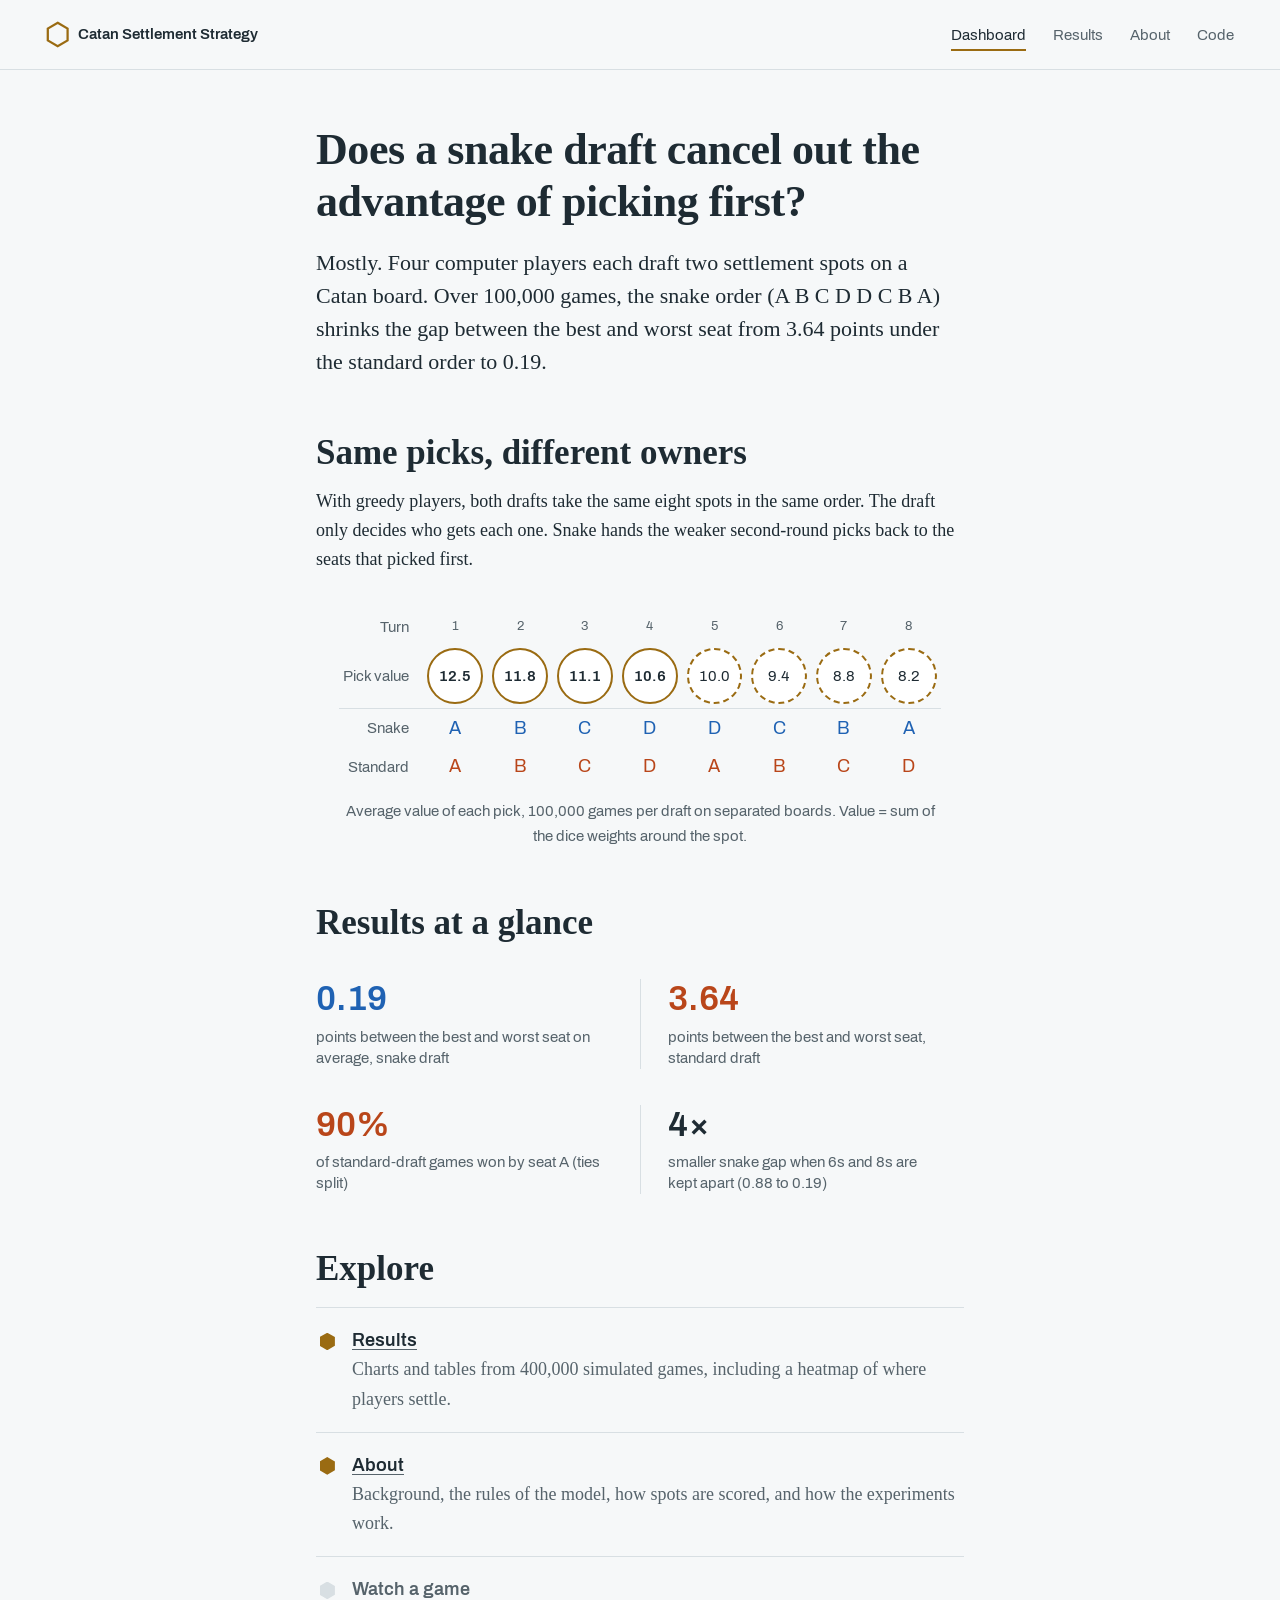
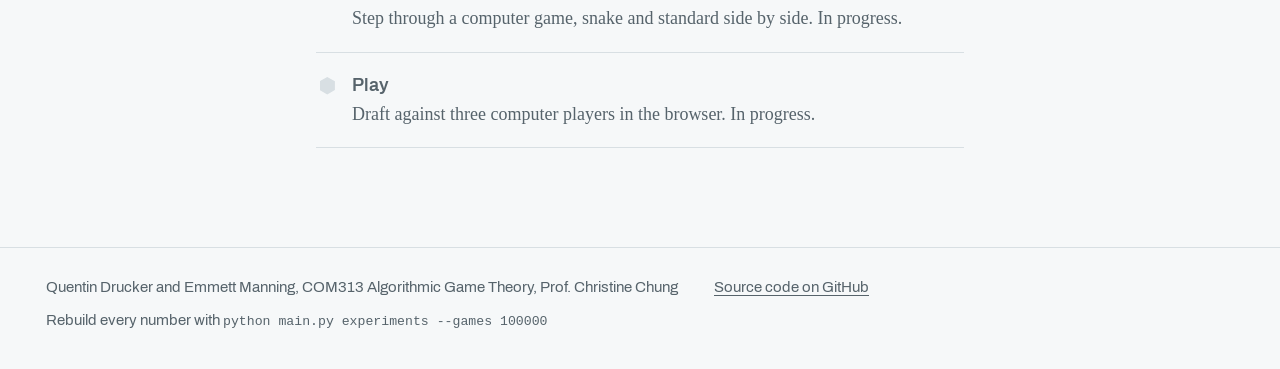
==== site/index.html @ 1c265150 "Add website step 1: dashboard, results and about pages, deploy workflow - site/index.html, results.h" ====
<!doctype html>
<!--
  index.html: the dashboard (home page of the project website).
  Key parts:
  - the research question + one-paragraph answer
  - the token strip: the 8 greedy picks and who gets each under snake vs standard
  - headline numbers (stat row)
  - links to the other pages (Results, About; Watch and Play are still planned)
  All numbers come from results/summary.md (100,000 games per setup).
  All styling lives in css/styles.css.
-->
<html lang="en">
<head>
  <meta charset="utf-8">
  <meta name="viewport" content="width=device-width, initial-scale=1">
  <title>Catan Settlement Strategy</title>
  <meta name="description" content="Does a snake draft cancel out the advantage of picking first? A simulation study of opening settlement placement on a Catan board.">
  <link rel="icon" href="favicon.svg" type="image/svg+xml">
  <link rel="stylesheet" href="css/styles.css">
</head>
<body>
  <a class="skip-link" href="#main">Skip to content</a>

  <!-- Site header: brand (links home) + page links. Same block on every page;
       aria-current marks the page being viewed. -->
  <header class="site-header">
    <div class="site-header__inner">
      <a class="brand" href="index.html">
        <svg class="brand__mark" viewBox="0 0 26 30" aria-hidden="true"><polygon points="13,2 24,8.5 24,21.5 13,28 2,21.5 2,8.5"/></svg>
        Catan Settlement Strategy
      </a>
      <nav class="nav" aria-label="Pages">
        <a href="index.html" aria-current="page">Dashboard</a>
        <a href="results.html">Results</a>
        <a href="about.html">About</a>
        <a href="https://github.com/quentin-drucker/catan-settlement-strategy">Code</a>
      </nav>
    </div>
  </header>

  <main id="main" class="page page--dashboard">

    <!-- Question + answer: the whole project in two sentences. -->
    <h1>Does a snake draft cancel out the advantage of picking first?</h1>
    <p class="lede">
      Mostly. Four computer players each draft two settlement spots on a Catan board.
      Over 100,000 games, the snake order (A B C D D C B A) shrinks the gap between the
      best and worst seat from 3.64 points under the standard order to 0.19.
    </p>

    <!-- Token strip: average value of each pick in turn order (separated boards),
         from the "1st/2nd pick value" columns in results/summary.md. -->
    <h2>Same picks, different owners</h2>
    <p>
      With greedy players, both drafts take the same eight spots in the same order.
      The draft only decides who gets each one. Snake hands the weaker second-round
      picks back to the seats that picked first.
    </p>
    <div class="token-strip-wrap wide">
      <table class="token-strip">
        <caption class="byline">Average value of each pick, 100,000 games per draft on separated boards.
          Value = sum of the dice weights around the spot.</caption>
        <tbody>
          <tr>
            <th scope="row">Turn</th>
            <td class="token-strip__turn">1</td><td class="token-strip__turn">2</td>
            <td class="token-strip__turn">3</td><td class="token-strip__turn">4</td>
            <td class="token-strip__turn">5</td><td class="token-strip__turn">6</td>
            <td class="token-strip__turn">7</td><td class="token-strip__turn">8</td>
          </tr>
          <tr>
            <th scope="row">Pick value</th>
            <td><span class="token">12.5</span></td>
            <td><span class="token">11.8</span></td>
            <td><span class="token">11.1</span></td>
            <td><span class="token">10.6</span></td>
            <td><span class="token token--late">10.0</span></td>
            <td><span class="token token--late">9.4</span></td>
            <td><span class="token token--late">8.8</span></td>
            <td><span class="token token--late">8.2</span></td>
          </tr>
          <tr class="token-strip__divider">
            <th scope="row">Snake</th>
            <td class="token-strip__owner token-strip__owner--snake">A</td>
            <td class="token-strip__owner token-strip__owner--snake">B</td>
            <td class="token-strip__owner token-strip__owner--snake">C</td>
            <td class="token-strip__owner token-strip__owner--snake">D</td>
            <td class="token-strip__owner token-strip__owner--snake">D</td>
            <td class="token-strip__owner token-strip__owner--snake">C</td>
            <td class="token-strip__owner token-strip__owner--snake">B</td>
            <td class="token-strip__owner token-strip__owner--snake">A</td>
          </tr>
          <tr>
            <th scope="row">Standard</th>
            <td class="token-strip__owner token-strip__owner--standard">A</td>
            <td class="token-strip__owner token-strip__owner--standard">B</td>
            <td class="token-strip__owner token-strip__owner--standard">C</td>
            <td class="token-strip__owner token-strip__owner--standard">D</td>
            <td class="token-strip__owner token-strip__owner--standard">A</td>
            <td class="token-strip__owner token-strip__owner--standard">B</td>
            <td class="token-strip__owner token-strip__owner--standard">C</td>
            <td class="token-strip__owner token-strip__owner--standard">D</td>
          </tr>
        </tbody>
      </table>
    </div>

    <!-- Headline numbers: 4 stat tiles from results/summary.md. -->
    <h2>Results at a glance</h2>
    <ul class="stats">
      <li class="stat">
        <span class="stat__value stat__value--snake">0.19</span>
        <span class="stat__label">points between the best and worst seat on average, snake draft</span>
      </li>
      <li class="stat">
        <span class="stat__value stat__value--standard">3.64</span>
        <span class="stat__label">points between the best and worst seat, standard draft</span>
      </li>
      <li class="stat">
        <span class="stat__value stat__value--standard">90%</span>
        <span class="stat__label">of standard-draft games won by seat A (ties split)</span>
      </li>
      <li class="stat">
        <span class="stat__value">4&times;</span>
        <span class="stat__label">smaller snake gap when 6s and 8s are kept apart (0.88 to 0.19)</span>
      </li>
    </ul>

    <!-- Links to the other pages. Planned pages have no link until they exist. -->
    <h2>Explore</h2>
    <ul class="page-list">
      <li class="page-list__item">
        <a class="page-list__link" href="results.html">Results</a>
        <span class="page-list__desc">Charts and tables from 400,000 simulated games, including a heatmap of where players settle.</span>
      </li>
      <li class="page-list__item">
        <a class="page-list__link" href="about.html">About</a>
        <span class="page-list__desc">Background, the rules of the model, how spots are scored, and how the experiments work.</span>
      </li>
      <li class="page-list__item page-list__item--planned">
        <span class="page-list__link">Watch a game</span>
        <span class="page-list__desc">Step through a computer game, snake and standard side by side. In progress.</span>
      </li>
      <li class="page-list__item page-list__item--planned">
        <span class="page-list__link">Play</span>
        <span class="page-list__desc">Draft against three computer players in the browser. In progress.</span>
      </li>
    </ul>
  </main>

  <!-- Footer: team + course, source code, where the numbers come from. Same on every page. -->
  <footer class="site-footer">
    <div class="site-footer__inner">
      <p>Quentin Drucker and Emmett Manning, COM313 Algorithmic Game Theory, Prof. Christine Chung</p>
      <p><a href="https://github.com/quentin-drucker/catan-settlement-strategy">Source code on GitHub</a></p>
      <p>Rebuild every number with <code>python main.py experiments --games 100000</code></p>
    </div>
  </footer>
</body>
</html>
---- site/css/styles.css ----
/* =============================================================================
   styles.css: the one stylesheet for the whole website.
   Every page links this file; no page has its own <style> block or style="" attributes.

   How to use this file
   --------------------
   1. Design values      CSS variables (= a named value defined once, reused everywhere):
                         colours, fonts, font sizes, spacing, widths, radius.
                         Also the preview themes (alternative value sets, see 1b).
   2. Base               page defaults, font files, headings, paragraphs, links, focus.
   3. Layout             page width, header + nav, main column, footer.
   4. Components         reusable pieces, one class each (+ "--modifier" variations):
                         .skip-link, .lede, .stats/.stat, .token-strip, .token,
                         .figure, .data-table, .page-list, .note, .command, .board
   5. Page tweaks        small page-specific adjustments (kept short).

   Rule of thumb: need a new look? Add a component in section 4 that uses the
   variables from section 1. Don't hard-code colours or sizes anywhere else.
   ============================================================================= */


/* =============================================================================
   1. DESIGN VALUES
   ============================================================================= */

/* 1a. Default theme: "Sea frame" (approved direction).
   Cool sea-tinted paper + slate ink, like the blue frame around a Catan board.
   Blue/orange are only for data (snake/standard), ochre only for tokens. */
:root {
  /* Page colours */
  --color-paper: #F6F8F9;        /* page background */
  --color-paper-alt: #ECF1F3;    /* subtle fill: table headers, note boxes */
  --color-ink: #1E2B33;          /* body text + headings (~13:1 on paper) */
  --color-ink-muted: #56636B;    /* captions, secondary text (~5.8:1 on paper) */
  --color-rule: #D8DFE3;         /* hairlines, table borders */
  --color-focus: #9A6B12;        /* keyboard focus ring (>= 3:1 on paper) */

  /* Data colours (same as the charts; validated colour-blind safe) */
  --color-snake: #2a78d6;
  --color-standard: #eb6834;
  --color-snake-text: #1f62b3;   /* darker steps for text, so labels pass 4.5:1 */
  --color-standard-text: #b9461a;

  /* Catan number tokens */
  --color-token: #9A6B12;        /* ochre: token ring, pips, 6/8 numerals */
  --color-token-face: #FFFFFF;   /* token disc */

  /* Game board (used by .board; ready for the Watch/Play pages) */
  --board-sea: #DCE8EE;          /* water around the island */
  --board-tile: #ECEFE9;         /* land hexes (no resources in this model) */
  --board-tile-edge: #C9D2D7;
  --board-spot: #FFFFFF;         /* empty settlement spot */
  --board-spot-edge: #56636B;
  --board-blocked: #C9D2D7;      /* spot next to a settlement */
  --board-token-face: var(--color-token-face);  /* tokens on the board; a theme can */
  --board-token-ink: var(--color-ink);          /* set these apart from the page's */
  --board-token-high: var(--color-token);       /* tokens (e.g. a lit board on a dark page) */
  --board-piece-label: #FFFFFF;  /* white letter on every player colour (>= 4.5:1) */
  --player-a: #c2410c;           /* player colours: validated all-pairs on the tiles; */
  --player-b: #1d4ed8;           /* each piece also shows its letter (second cue) */
  --player-c: #15803d;
  --player-d: #a21caf;

  /* Fonts */
  --font-heading: "Newsreader", Georgia, serif;
  --font-text: "Newsreader", Georgia, serif;
  --font-ui: "Archivo", "Segoe UI", Arial, sans-serif;  /* nav, numbers, tables, labels */

  /* Type scale: 1.25 ratio on an 18px base (rem = root font size = 18px) */
  --text-xs: 0.722rem;   /* 13px */
  --text-sm: 0.833rem;   /* 15px */
  --text-md: 1rem;       /* 18px body */
  --text-lg: 1.222rem;   /* 22px */
  --text-xl: 1.556rem;   /* 28px */
  --text-2xl: 1.944rem;  /* 35px */
  --text-3xl: 2.444rem;  /* 44px, page title */
  --leading-text: 1.62;  /* serif body likes a little extra line height */
  --leading-tight: 1.18;

  /* Spacing scale */
  --space-1: 0.25rem;
  --space-2: 0.5rem;
  --space-3: 0.75rem;
  --space-4: 1rem;
  --space-5: 1.5rem;
  --space-6: 2rem;
  --space-7: 3rem;
  --space-8: 4.5rem;

  /* Widths + shape */
  --width-text: 38rem;   /* reading column, ~68 characters per line */
  --width-wide: 56rem;   /* figures and tables may run wider than the text */
  --width-page: 68rem;   /* header/footer */
  --gutter: 1rem;        /* side padding at phone width */
  --radius-sm: 3px;
  --token-size: 3.1rem;
}

/* 1b. Preview themes. Same variable names, different values. Switched on with
   <html data-theme="...">. Only for picking a style; the unused ones get deleted. */

/* "Field notebook": white page, graphite ink, forest-green tokens, one sans family. */
:root[data-theme="notebook"] {
  --color-paper: #FFFFFF;
  --color-paper-alt: #F2F4F2;
  --color-ink: #26292B;
  --color-ink-muted: #5E6366;
  --color-rule: #E1E4E2;
  --color-focus: #2F6B4F;
  --color-token: #2F6B4F;
  --color-token-face: #FFFFFF;
  --board-sea: #FFFFFF;
  --board-tile: #EEF2EC;
  --board-tile-edge: #C6D0C7;
  --board-blocked: #C6D0C7;
  --font-heading: "Atkinson Hyperlegible Next", "Segoe UI", Arial, sans-serif;
  --font-text: "Atkinson Hyperlegible Next", "Segoe UI", Arial, sans-serif;
  --font-ui: "Atkinson Hyperlegible Next", "Segoe UI", Arial, sans-serif;
  --leading-text: 1.55;
}

/* "Night harbor": dark sea page; the board is drawn as a lit object on top. */
:root[data-theme="harbor"] {
  --color-paper: #0F1D26;
  --color-paper-alt: #16263A;
  --color-ink: #E4ECF0;
  --color-ink-muted: #A3B3BD;
  --color-rule: #2A3D49;
  --color-focus: #E0BC6B;
  --color-snake: #3987e5;        /* dark-mode steps of the same data colours */
  --color-standard: #d95926;
  --color-snake-text: #7fb0ef;
  --color-standard-text: #f08a5f;
  --color-token: #E0BC6B;
  --color-token-face: #16263A;
  --board-sea: #0B1720;
  --board-tile: #DCD6C6;         /* light tiles -> player colours stay validated */
  --board-tile-edge: #B9B19C;
  --board-spot: #F4F0E6;
  --board-spot-edge: #4A4334;
  --board-blocked: #9C9480;
  --board-token-face: #F4F0E6;
  --board-token-ink: #2B2622;
  --board-token-high: #8F6A10;
}

/* "Board-game box": warm grey card stock, slab-serif headings, wheat-gold tokens. */
:root[data-theme="boardgame"] {
  --color-paper: #F1F0EC;
  --color-paper-alt: #E7E5DE;
  --color-ink: #2B2622;
  --color-ink-muted: #625A52;
  --color-rule: #D9D5CC;
  --color-focus: #8F6A10;
  --color-token: #8F6A10;
  --color-token-face: #FBFAF6;
  --board-sea: #D3E0E6;
  --board-tile: #E7E2D4;
  --board-tile-edge: #C4BCA8;
  --board-blocked: #C4BCA8;
  --font-heading: "Zilla Slab", Georgia, serif;
  --font-text: "Archivo", "Segoe UI", Arial, sans-serif;
  --leading-text: 1.55;
}


/* =============================================================================
   2. BASE
   ============================================================================= */

/* Font files (stored in site/fonts/, open licence: OFL). "Variable" fonts = one
   file holding every weight, so 400 and 600 both come from the same file. */
@font-face {
  font-family: "Newsreader";
  src: url("../fonts/Newsreader.ttf") format("truetype");
  font-weight: 200 800;
  font-display: swap;            /* show fallback text while the font loads */
}
@font-face {
  font-family: "Archivo";
  src: url("../fonts/Archivo-Regular.ttf") format("truetype");
  font-weight: 400;
  font-display: swap;
}
@font-face {
  font-family: "Archivo";
  src: url("../fonts/Archivo-SemiBold.ttf") format("truetype");
  font-weight: 600;              /* same two files the charts use (src/analysis.py) */
  font-display: swap;
}
@font-face {
  font-family: "Atkinson Hyperlegible Next";
  src: url("../fonts/AtkinsonHyperlegibleNext.ttf") format("truetype");
  font-weight: 200 800;
  font-display: swap;
}
@font-face {
  font-family: "Zilla Slab";
  src: url("../fonts/ZillaSlab-Regular.ttf") format("truetype");
  font-weight: 400;
  font-display: swap;
}
@font-face {
  font-family: "Zilla Slab";
  src: url("../fonts/ZillaSlab-SemiBold.ttf") format("truetype");
  font-weight: 600;
  font-display: swap;
}

*,
*::before,
*::after {
  box-sizing: border-box;        /* width includes padding: simpler maths */
}

html {
  font-size: 112.5%;             /* 18px when the browser default is 16px */
  -webkit-text-size-adjust: 100%;
}

body {
  margin: 0;
  background: var(--color-paper);
  color: var(--color-ink);
  font-family: var(--font-text);
  font-size: var(--text-md);
  line-height: var(--leading-text);
}

h1,
h2,
h3 {
  font-family: var(--font-heading);
  line-height: var(--leading-tight);
  font-weight: 600;
  margin: var(--space-7) 0 var(--space-3);
}
h1 {
  font-size: var(--text-3xl);
  margin-top: var(--space-7);
  letter-spacing: -0.01em;
}
h2 { font-size: var(--text-2xl); }
h3 { font-size: var(--text-lg); margin-top: var(--space-6); }

p,
ul,
ol {
  margin: 0 0 var(--space-4);
}
li + li { margin-top: var(--space-1); }

/* Links: ink-coloured with an underline (blue is reserved for data). */
a {
  color: inherit;
  text-decoration-line: underline;
  text-decoration-color: var(--color-ink-muted);
  text-decoration-thickness: 1px;
  text-underline-offset: 0.18em;
}
a:hover { text-decoration-thickness: 2px; }

/* Visible keyboard focus on every interactive element. */
:focus-visible {
  outline: 3px solid var(--color-focus);
  outline-offset: 2px;
  border-radius: var(--radius-sm);
}

img { max-width: 100%; height: auto; display: block; }

code {
  font-family: Consolas, "Courier New", monospace;
  font-size: 0.88em;
}

strong { font-weight: 600; }


/* =============================================================================
   3. LAYOUT
   ============================================================================= */

/* Header: brand on the left, page links on the right; wraps on phones. */
.site-header {
  border-bottom: 1px solid var(--color-rule);
}
.site-header__inner {
  max-width: var(--width-page);
  margin: 0 auto;
  padding: var(--space-4) var(--gutter);
  display: flex;
  flex-wrap: wrap;
  align-items: center;
  justify-content: space-between;
  gap: var(--space-3) var(--space-5);
}

/* Brand = small hex mark + project name, links to the dashboard. */
.brand {
  display: inline-flex;
  align-items: center;
  gap: var(--space-2);
  font-family: var(--font-ui);
  font-weight: 600;
  font-size: var(--text-sm);
  text-decoration: none;
}
.brand__mark {
  width: 1.3rem;
  height: 1.5rem;
  fill: none;
  stroke: var(--color-token);
  stroke-width: 2.5;
}

/* Page links. The current page gets aria-current="page" (also read by screen readers). */
.nav {
  display: flex;
  flex-wrap: wrap;
  gap: var(--space-1) var(--space-5);
  font-family: var(--font-ui);
  font-size: var(--text-sm);
}
.nav a {
  text-decoration: none;
  color: var(--color-ink-muted);
  padding: var(--space-1) 0;
}
.nav a:hover { color: var(--color-ink); }
.nav a[aria-current="page"] {
  color: var(--color-ink);
  box-shadow: inset 0 -2px 0 var(--color-token);  /* underline that doesn't shift text */
}

/* Main column: text stays narrow; children marked as wide may stretch further. */
.page {
  max-width: var(--width-text);
  margin: 0 auto;
  padding: 0 var(--gutter) var(--space-8);
}
.page > .wide {
  width: min(var(--width-wide), calc(100vw - 2 * var(--gutter)));
  margin-left: 50%;
  transform: translateX(-50%);  /* centre a block that's wider than its column */
}

/* Footer: course + repository + how to rebuild. */
.site-footer {
  border-top: 1px solid var(--color-rule);
  font-family: var(--font-ui);
  font-size: var(--text-sm);
  color: var(--color-ink-muted);
}
.site-footer__inner {
  max-width: var(--width-page);
  margin: 0 auto;
  padding: var(--space-5) var(--gutter) var(--space-6);
  display: flex;
  flex-wrap: wrap;
  gap: var(--space-2) var(--space-6);
}
.site-footer p { margin: 0; }


/* =============================================================================
   4. COMPONENTS
   ============================================================================= */

/* Skip link: first thing a keyboard user reaches; jumps past the header.
   Hidden until focused. Used on every page. */
.skip-link {
  position: absolute;
  left: var(--space-4);
  top: -3rem;
  background: var(--color-ink);
  color: var(--color-paper);
  padding: var(--space-2) var(--space-3);
  font-family: var(--font-ui);
  font-size: var(--text-sm);
  z-index: 10;
}
.skip-link:focus { top: var(--space-2); }

/* Lede: the opening paragraph under a page title, a size up from body text.
   Used at the top of every page. */
.lede {
  font-size: var(--text-lg);
  line-height: 1.5;
  color: var(--color-ink);
}

/* Small "where this comes from" line under a title or figure. */
.byline {
  font-family: var(--font-ui);
  font-size: var(--text-sm);
  color: var(--color-ink-muted);
  margin-top: calc(-1 * var(--space-2));
}

/* Stats: headline numbers in a 2 x 2 grid, split by thin rules (not boxed cards).
   Used on the dashboard. .stat__value--snake / --standard tint a number by draft. */
.stats {
  display: grid;
  grid-template-columns: repeat(2, 1fr);
  gap: var(--space-6) 0;
  margin: var(--space-6) 0;
  padding: 0;
  list-style: none;
}
.stat {
  margin: 0;
  padding: 0 var(--space-5);
  border-left: 1px solid var(--color-rule);
}
.stat:nth-child(odd) { border-left: 0; padding-left: 0; }   /* left column: no rule */
.stat__value {
  display: block;
  font-family: var(--font-ui);
  font-size: var(--text-2xl);
  font-weight: 600;
  line-height: 1.1;
  font-variant-numeric: lining-nums;
}
.stat__value--snake { color: var(--color-snake-text); }
.stat__value--standard { color: var(--color-standard-text); }
.stat__label {
  display: block;
  margin-top: var(--space-2);
  font-family: var(--font-ui);
  font-size: var(--text-sm);
  line-height: 1.4;
  color: var(--color-ink-muted);
}

/* Token strip: the 8 greedy picks in turn order as Catan-style tokens, with who
   gets each pick under snake and standard. A real <table>, so screen readers
   read it as rows and columns. Used on the dashboard. */
.token-strip-wrap {
  overflow-x: auto;              /* only scrolls on very narrow screens */
  margin: var(--space-6) 0 var(--space-2);
}
.token-strip {
  border-collapse: collapse;
  margin: 0 auto;
  font-family: var(--font-ui);
}
.token-strip caption {
  caption-side: bottom;          /* caption reads as a source line under the strip */
  padding-top: var(--space-3);
  margin-top: 0;
}
.token-strip th,
.token-strip td {
  padding: var(--space-1) var(--space-1);
  text-align: center;
  font-weight: 400;
}
.token-strip th[scope="row"] {
  text-align: right;
  padding-right: var(--space-3);
  font-size: var(--text-sm);
  color: var(--color-ink-muted);
  white-space: nowrap;
}
.token-strip__turn {
  font-size: var(--text-xs);
  color: var(--color-ink-muted);
}
.token-strip__owner {
  font-size: var(--text-md);
  font-weight: 600;
}
.token-strip__owner--snake { color: var(--color-snake-text); }
.token-strip__owner--standard { color: var(--color-standard-text); }
.token-strip__divider th,
.token-strip__divider td {
  border-top: 1px solid var(--color-rule);
}

/* Token: one round Catan number token (disc + number, optional pips).
   Used in the token strip and the dice-weight table (About).
   .token--late = picks 5-8, drawn lighter: the leftovers after round one.
   .token--high = a 6 or 8 (the most likely numbers), numeral in ochre. */
.token {
  display: inline-flex;
  flex-direction: column;
  align-items: center;
  justify-content: center;
  width: var(--token-size);
  height: var(--token-size);
  border-radius: 50%;
  background: var(--color-token-face);
  border: 2px solid var(--color-token);
  font-family: var(--font-ui);
  font-weight: 600;
  font-size: var(--text-sm);
  line-height: 1;
  color: var(--color-ink);
  font-variant-numeric: lining-nums tabular-nums;
}
.token--late {
  border-style: dashed;
  font-weight: 400;
}
.token--high { color: var(--color-token); }
/* Pips = the dots under a token's number; count = ways to roll it out of 36. */
.token__pips {
  margin-top: 0.2em;
  font-size: 0.55em;
  letter-spacing: 0.08em;
  color: var(--color-token);
}

/* Figure: a chart image with a caption under it. Add .wide to let it run past
   the text column. Used on the Results page. */
.figure {
  margin: var(--space-6) 0;
}
.figure__img {
  width: 100%;
  border: 1px solid var(--color-rule);
  border-radius: var(--radius-sm);
}
.figure__caption {
  margin-top: var(--space-2);
  font-family: var(--font-ui);
  font-size: var(--text-sm);
  line-height: 1.5;
  color: var(--color-ink-muted);
  max-width: var(--width-text);
}

/* Data table: numbers right-aligned in equal-width digits so columns line up.
   Used on Results (seat tables) and About (rules). Wrap in .table-wrap so wide
   tables scroll sideways on phones instead of breaking the page. */
.table-wrap {
  overflow-x: auto;
  margin: var(--space-5) 0;
}
.data-table {
  width: 100%;
  border-collapse: collapse;
  font-family: var(--font-ui);
  font-size: var(--text-sm);
  font-variant-numeric: tabular-nums;
}
.data-table caption {
  text-align: left;
  font-weight: 600;
  color: var(--color-ink);
  padding-bottom: var(--space-2);
}
.data-table th,
.data-table td {
  padding: var(--space-2) var(--space-3);
  border-bottom: 1px solid var(--color-rule);
  text-align: left;
  vertical-align: top;
}
.data-table thead th {
  background: var(--color-paper-alt);
  font-weight: 600;
  border-bottom-color: var(--color-ink-muted);
}
.data-table .num { text-align: right; white-space: nowrap; }
.data-table--compact th,
.data-table--compact td { padding: var(--space-1) var(--space-2); }
/* Row that is the main point of the table (e.g. snake on separated boards). */
.data-table__row--key td,
.data-table__row--key th { font-weight: 600; }

/* Page list: the dashboard's links to the other pages, each with a small hex
   marker and one line on what's there. A plain list, not a card grid. */
.page-list {
  list-style: none;
  padding: 0;
  margin: var(--space-4) 0;
  border-top: 1px solid var(--color-rule);
}
.page-list__item {
  margin: 0;
  padding: var(--space-4) 0 var(--space-4) var(--space-6);
  border-bottom: 1px solid var(--color-rule);
  position: relative;
}
.page-list__item::before {        /* the hex marker (CSS-only shape) */
  content: "";
  position: absolute;
  left: 0.2rem;
  top: calc(var(--space-4) + 0.35rem);
  width: 0.85rem;
  height: 0.98rem;
  background: var(--color-token);
  clip-path: polygon(50% 0, 100% 25%, 100% 75%, 50% 100%, 0 75%, 0 25%);
}
.page-list__link {
  font-family: var(--font-ui);
  font-weight: 600;
  font-size: var(--text-md);
}
.page-list__desc {
  display: block;
  color: var(--color-ink-muted);
  font-size: var(--text-md);
}
/* A page that doesn't exist yet: no link, muted marker. */
.page-list__item--planned { color: var(--color-ink-muted); }
.page-list__item--planned::before { background: var(--color-rule); }

/* Note: a short aside (caveats, limits). Left rule instead of a full box.
   Used on Results and About. */
.note {
  margin: var(--space-5) 0;
  padding: var(--space-3) var(--space-4);
  background: var(--color-paper-alt);
  border-left: 3px solid var(--color-token);
  font-size: var(--text-md);
}
.note p:last-child { margin-bottom: 0; }

/* Command: a terminal command to copy (reproduce the results). */
.command {
  margin: var(--space-3) 0 var(--space-5);
  padding: var(--space-3) var(--space-4);
  background: var(--color-paper-alt);
  border-radius: var(--radius-sm);
  overflow-x: auto;
  font-size: var(--text-sm);
  line-height: 1.5;
}

/* Board: SVG drawing of the 19-hex board (sea, tiles, tokens, settlement spots,
   pieces). Styled here so every theme recolours it. Ready for the Watch/Play
   pages; also used by the style preview. Spot states:
   --legal (open), --blocked (next to a settlement); pieces use --a..--d. */
.board {
  display: block;
  width: 100%;
  max-width: 34rem;
  height: auto;
  margin: 0 auto;
}
.board__sea { fill: var(--board-sea); }
.board__tile {
  fill: var(--board-tile);
  stroke: var(--board-tile-edge);
  stroke-width: 1.5;
}
.board__token {
  fill: var(--board-token-face);
  stroke: var(--board-token-high);
  stroke-width: 1.5;
}
.board__token-number {
  font-family: var(--font-ui);
  font-weight: 600;
  font-size: 15px;
  fill: var(--board-token-ink);
  text-anchor: middle;
}
.board__token-number--high { fill: var(--board-token-high); }
.board__pip { fill: var(--board-token-high); }
.board__spot {
  fill: var(--board-spot);
  stroke: var(--board-spot-edge);
  stroke-width: 1.2;
}
.board__spot--blocked {
  fill: var(--board-blocked);
  stroke: none;
}
.board__piece { stroke: var(--board-spot); stroke-width: 2; }
.board__piece--a { fill: var(--player-a); }
.board__piece--b { fill: var(--player-b); }
.board__piece--c { fill: var(--player-c); }
.board__piece--d { fill: var(--player-d); }
.board__piece-label {
  font-family: var(--font-ui);
  font-weight: 600;
  font-size: 11px;
  fill: var(--board-piece-label);
  text-anchor: middle;
}


/* =============================================================================
   5. PAGE TWEAKS
   ============================================================================= */

/* Dashboard: the question headline gets a touch more room below. */
.page--dashboard h1 { margin-bottom: var(--space-4); }

/* Phones: smaller page title and tokens so the strip fits without scrolling. */
@media (max-width: 34rem) {
  :root {
    --text-3xl: 2rem;
    --text-2xl: 1.6rem;
    --token-size: 1.85rem;
  }
  /* Tighter strip so all 8 turns fit a ~360px screen without scrolling. */
  .token-strip th,
  .token-strip td { padding: 2px 1px; }
  .token-strip th[scope="row"] {
    padding-right: var(--space-1);
    font-size: var(--text-xs);
  }
  .stats { grid-template-columns: 1fr; gap: var(--space-5); }
  .stat,
  .stat:nth-child(odd) {
    border-left: 0;
    padding: 0;
  }
  .token { font-size: var(--text-xs); }
}
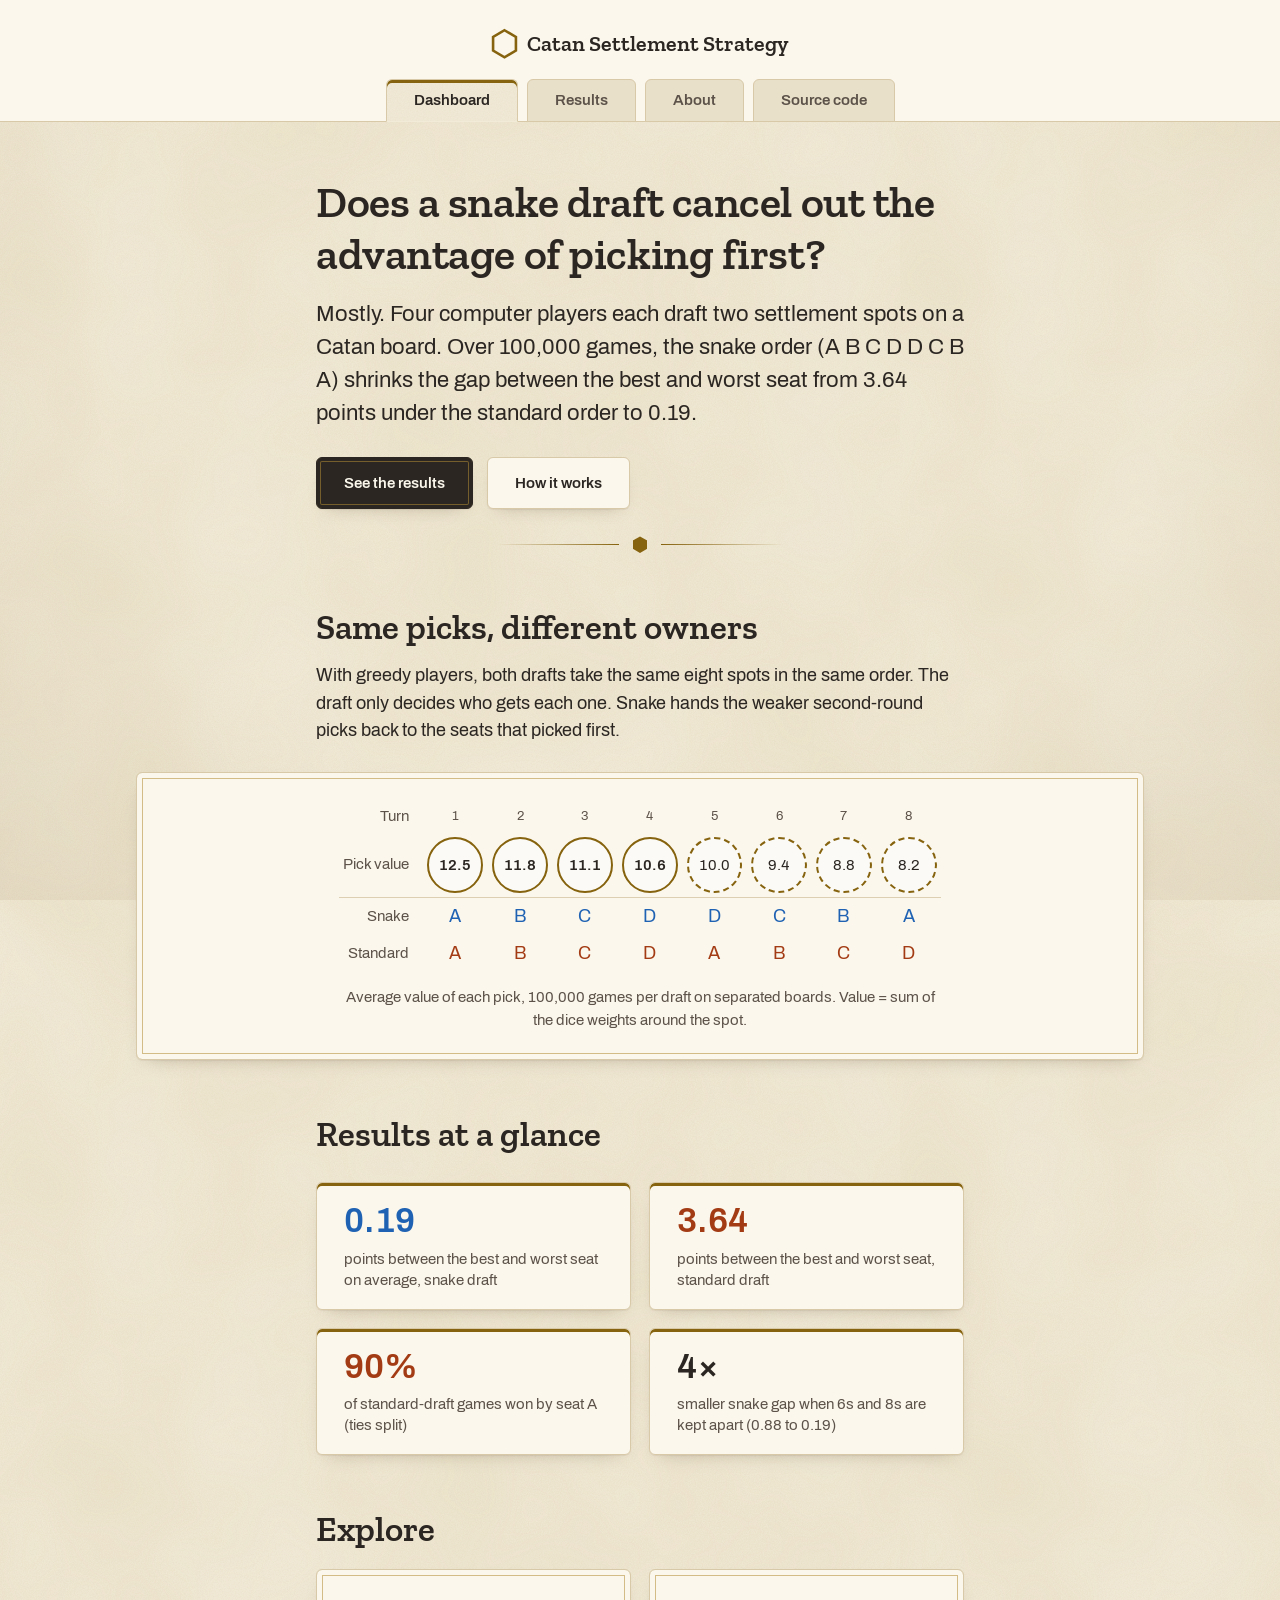
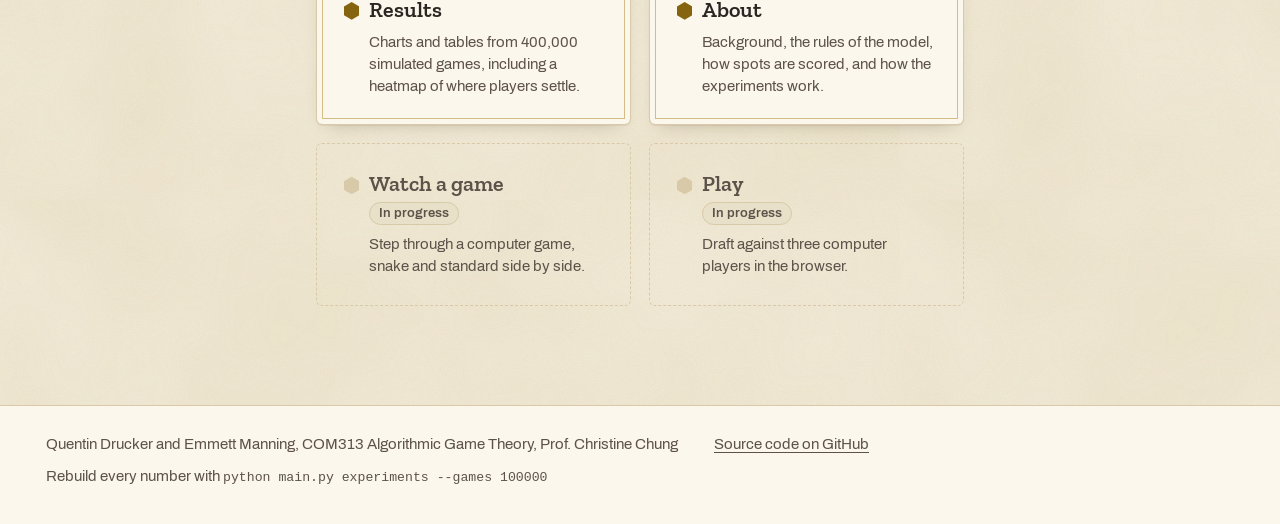
==== commit a484a0a6: "Polish the website: parchment texture, tab navigation, panels and cards - Page background: warm parc" ====
--- a/site/index.html
+++ b/site/index.html
@@ -5,7 +5,7 @@
   - the research question + one-paragraph answer
   - the token strip: the 8 greedy picks and who gets each under snake vs standard
   - headline numbers (stat row)
-  - links to the other pages (Results, About; Watch and Play are still planned)
+  - buttons to the main pages + cards linking to every page (Watch and Play are still planned)
   All numbers come from results/summary.md (100,000 games per setup).
   All styling lives in css/styles.css.
 -->
@@ -33,7 +33,7 @@
         <a href="index.html" aria-current="page">Dashboard</a>
         <a href="results.html">Results</a>
         <a href="about.html">About</a>
-        <a href="https://github.com/quentin-drucker/catan-settlement-strategy">Code</a>
+        <a href="https://github.com/quentin-drucker/catan-settlement-strategy">Source code</a>
       </nav>
     </div>
   </header>
@@ -47,6 +47,12 @@
       Over 100,000 games, the snake order (A B C D D C B A) shrinks the gap between the
       best and worst seat from 3.64 points under the standard order to 0.19.
     </p>
+    <!-- Main actions: the two pages that exist so far. -->
+    <div class="button-row">
+      <a class="button button--primary" href="results.html">See the results</a>
+      <a class="button button--secondary" href="about.html">How it works</a>
+    </div>
+    <div class="ornament" aria-hidden="true"><span class="ornament__hex"></span></div>
 
     <!-- Token strip: average value of each pick in turn order (separated boards),
          from the "1st/2nd pick value" columns in results/summary.md. -->
@@ -56,7 +62,7 @@
       The draft only decides who gets each one. Snake hands the weaker second-round
       picks back to the seats that picked first.
     </p>
-    <div class="token-strip-wrap wide">
+    <div class="token-strip-wrap panel wide">
       <table class="token-strip">
         <caption class="byline">Average value of each pick, 100,000 games per draft on separated boards.
           Value = sum of the dice weights around the spot.</caption>
@@ -126,24 +132,24 @@
       </li>
     </ul>
 
-    <!-- Links to the other pages. Planned pages have no link until they exist. -->
+    <!-- Cards linking to every page. Planned pages have no link until they exist. -->
     <h2>Explore</h2>
-    <ul class="page-list">
-      <li class="page-list__item">
-        <a class="page-list__link" href="results.html">Results</a>
-        <span class="page-list__desc">Charts and tables from 400,000 simulated games, including a heatmap of where players settle.</span>
+    <ul class="card-grid">
+      <li class="card">
+        <a class="card__title" href="results.html">Results</a>
+        <span class="card__desc">Charts and tables from 400,000 simulated games, including a heatmap of where players settle.</span>
       </li>
-      <li class="page-list__item">
-        <a class="page-list__link" href="about.html">About</a>
-        <span class="page-list__desc">Background, the rules of the model, how spots are scored, and how the experiments work.</span>
+      <li class="card">
+        <a class="card__title" href="about.html">About</a>
+        <span class="card__desc">Background, the rules of the model, how spots are scored, and how the experiments work.</span>
       </li>
-      <li class="page-list__item page-list__item--planned">
-        <span class="page-list__link">Watch a game</span>
-        <span class="page-list__desc">Step through a computer game, snake and standard side by side. In progress.</span>
+      <li class="card card--planned">
+        <span class="card__title">Watch a game <span class="badge">In progress</span></span>
+        <span class="card__desc">Step through a computer game, snake and standard side by side.</span>
       </li>
-      <li class="page-list__item page-list__item--planned">
-        <span class="page-list__link">Play</span>
-        <span class="page-list__desc">Draft against three computer players in the browser. In progress.</span>
+      <li class="card card--planned">
+        <span class="card__title">Play <span class="badge">In progress</span></span>
+        <span class="card__desc">Draft against three computer players in the browser.</span>
       </li>
     </ul>
   </main>
--- a/site/css/styles.css
+++ b/site/css/styles.css
@@ -6,12 +6,12 @@
    --------------------
    1. Design values      CSS variables (= a named value defined once, reused everywhere):
                          colours, fonts, font sizes, spacing, widths, radius.
-                         Also the preview themes (alternative value sets, see 1b).
    2. Base               page defaults, font files, headings, paragraphs, links, focus.
    3. Layout             page width, header + nav, main column, footer.
    4. Components         reusable pieces, one class each (+ "--modifier" variations):
-                         .skip-link, .lede, .stats/.stat, .token-strip, .token,
-                         .figure, .data-table, .page-list, .note, .command, .board
+                         .skip-link, .lede, .byline, .ornament, .button, .panel,
+                         .stats/.stat, .token-strip, .token, .figure, .data-table,
+                         .card-grid/.card, .badge, .note, .command, .board
    5. Page tweaks        small page-specific adjustments (kept short).
 
    Rule of thumb: need a new look? Add a component in section 4 that uses the
@@ -23,38 +23,43 @@
    1. DESIGN VALUES
    ============================================================================= */
 
-/* 1a. Default theme: "Sea frame" (approved direction).
-   Cool sea-tinted paper + slate ink, like the blue frame around a Catan board.
-   Blue/orange are only for data (snake/standard), ochre only for tokens. */
+/* Theme: "Board-game box". Warm parchment page, light card-stock panels with a
+   thin gold inner frame, warm dark ink, wheat-gold tokens, slab-serif headings
+   like the lettering on a board-game box.
+   Blue/orange are only for data (snake/standard), gold for tokens and trim. */
 :root {
   /* Page colours */
-  --color-paper: #F6F8F9;        /* page background */
-  --color-paper-alt: #ECF1F3;    /* subtle fill: table headers, note boxes */
-  --color-ink: #1E2B33;          /* body text + headings (~13:1 on paper) */
-  --color-ink-muted: #56636B;    /* captions, secondary text (~5.8:1 on paper) */
-  --color-rule: #D8DFE3;         /* hairlines, table borders */
-  --color-focus: #9A6B12;        /* keyboard focus ring (>= 3:1 on paper) */
+  --color-paper: #F2EBD8;        /* page background: warm parchment */
+  --color-paper-alt: #E9E0C9;    /* subtle fill: table headers, inactive tabs */
+  --color-card: #FBF7EC;         /* panels and cards: lighter card stock */
+  --color-card-edge: #D8C9A8;    /* panel/card border */
+  --color-ink: #2B2622;          /* body text + headings (~12.6:1 on paper) */
+  --color-ink-soft: #423A33;     /* primary button hover */
+  --color-ink-muted: #5C5249;    /* captions, secondary text (~6.4:1 on paper) */
+  --color-rule: #DCCFB2;         /* hairlines, table borders */
+  --color-focus: #86630E;        /* keyboard focus ring (>= 3:1 on paper) */
+  --color-gilt: rgba(178, 140, 52, 0.55);  /* thin gold inner frame (decoration only) */
 
   /* Data colours (same as the charts; validated colour-blind safe) */
   --color-snake: #2a78d6;
   --color-standard: #eb6834;
   --color-snake-text: #1f62b3;   /* darker steps for text, so labels pass 4.5:1 */
-  --color-standard-text: #b9461a;
+  --color-standard-text: #a33c15;
 
   /* Catan number tokens */
-  --color-token: #9A6B12;        /* ochre: token ring, pips, 6/8 numerals */
-  --color-token-face: #FFFFFF;   /* token disc */
+  --color-token: #86630E;        /* wheat gold: token ring, pips, 6/8 numerals, trim */
+  --color-token-face: #FBFAF6;   /* token disc */
 
   /* Game board (used by .board; ready for the Watch/Play pages) */
-  --board-sea: #DCE8EE;          /* water around the island */
-  --board-tile: #ECEFE9;         /* land hexes (no resources in this model) */
-  --board-tile-edge: #C9D2D7;
+  --board-sea: #D3E0E6;          /* water around the island */
+  --board-tile: #E7E2D4;         /* land hexes (no resources in this model) */
+  --board-tile-edge: #C4BCA8;
   --board-spot: #FFFFFF;         /* empty settlement spot */
-  --board-spot-edge: #56636B;
-  --board-blocked: #C9D2D7;      /* spot next to a settlement */
-  --board-token-face: var(--color-token-face);  /* tokens on the board; a theme can */
-  --board-token-ink: var(--color-ink);          /* set these apart from the page's */
-  --board-token-high: var(--color-token);       /* tokens (e.g. a lit board on a dark page) */
+  --board-spot-edge: #5C5249;
+  --board-blocked: #C4BCA8;      /* spot next to a settlement */
+  --board-token-face: var(--color-token-face);
+  --board-token-ink: var(--color-ink);
+  --board-token-high: var(--color-token);
   --board-piece-label: #FFFFFF;  /* white letter on every player colour (>= 4.5:1) */
   --player-a: #c2410c;           /* player colours: validated all-pairs on the tiles; */
   --player-b: #1d4ed8;           /* each piece also shows its letter (second cue) */
@@ -62,9 +67,9 @@
   --player-d: #a21caf;
 
   /* Fonts */
-  --font-heading: "Newsreader", Georgia, serif;
-  --font-text: "Newsreader", Georgia, serif;
-  --font-ui: "Archivo", "Segoe UI", Arial, sans-serif;  /* nav, numbers, tables, labels */
+  --font-heading: "Zilla Slab", Georgia, serif;          /* page and section titles */
+  --font-text: "Archivo", "Segoe UI", Arial, sans-serif; /* body text */
+  --font-ui: "Archivo", "Segoe UI", Arial, sans-serif;   /* nav, numbers, tables, labels */
 
   /* Type scale: 1.25 ratio on an 18px base (rem = root font size = 18px) */
   --text-xs: 0.722rem;   /* 13px */
@@ -74,7 +79,7 @@
   --text-xl: 1.556rem;   /* 28px */
   --text-2xl: 1.944rem;  /* 35px */
   --text-3xl: 2.444rem;  /* 44px, page title */
-  --leading-text: 1.62;  /* serif body likes a little extra line height */
+  --leading-text: 1.55;
   --leading-tight: 1.18;
 
   /* Spacing scale */
@@ -93,74 +98,22 @@
   --width-page: 68rem;   /* header/footer */
   --gutter: 1rem;        /* side padding at phone width */
   --radius-sm: 3px;
+  --radius-card: 6px;    /* panels, cards, buttons, tabs */
   --token-size: 3.1rem;
-}
-
-/* 1b. Preview themes. Same variable names, different values. Switched on with
-   <html data-theme="...">. Only for picking a style; the unused ones get deleted. */
-
-/* "Field notebook": white page, graphite ink, forest-green tokens, one sans family. */
-:root[data-theme="notebook"] {
-  --color-paper: #FFFFFF;
-  --color-paper-alt: #F2F4F2;
-  --color-ink: #26292B;
-  --color-ink-muted: #5E6366;
-  --color-rule: #E1E4E2;
-  --color-focus: #2F6B4F;
-  --color-token: #2F6B4F;
-  --color-token-face: #FFFFFF;
-  --board-sea: #FFFFFF;
-  --board-tile: #EEF2EC;
-  --board-tile-edge: #C6D0C7;
-  --board-blocked: #C6D0C7;
-  --font-heading: "Atkinson Hyperlegible Next", "Segoe UI", Arial, sans-serif;
-  --font-text: "Atkinson Hyperlegible Next", "Segoe UI", Arial, sans-serif;
-  --font-ui: "Atkinson Hyperlegible Next", "Segoe UI", Arial, sans-serif;
-  --leading-text: 1.55;
-}
-
-/* "Night harbor": dark sea page; the board is drawn as a lit object on top. */
-:root[data-theme="harbor"] {
-  --color-paper: #0F1D26;
-  --color-paper-alt: #16263A;
-  --color-ink: #E4ECF0;
-  --color-ink-muted: #A3B3BD;
-  --color-rule: #2A3D49;
-  --color-focus: #E0BC6B;
-  --color-snake: #3987e5;        /* dark-mode steps of the same data colours */
-  --color-standard: #d95926;
-  --color-snake-text: #7fb0ef;
-  --color-standard-text: #f08a5f;
-  --color-token: #E0BC6B;
-  --color-token-face: #16263A;
-  --board-sea: #0B1720;
-  --board-tile: #DCD6C6;         /* light tiles -> player colours stay validated */
-  --board-tile-edge: #B9B19C;
-  --board-spot: #F4F0E6;
-  --board-spot-edge: #4A4334;
-  --board-blocked: #9C9480;
-  --board-token-face: #F4F0E6;
-  --board-token-ink: #2B2622;
-  --board-token-high: #8F6A10;
-}
-
-/* "Board-game box": warm grey card stock, slab-serif headings, wheat-gold tokens. */
-:root[data-theme="boardgame"] {
-  --color-paper: #F1F0EC;
-  --color-paper-alt: #E7E5DE;
-  --color-ink: #2B2622;
-  --color-ink-muted: #625A52;
-  --color-rule: #D9D5CC;
-  --color-focus: #8F6A10;
-  --color-token: #8F6A10;
-  --color-token-face: #FBFAF6;
-  --board-sea: #D3E0E6;
-  --board-tile: #E7E2D4;
-  --board-tile-edge: #C4BCA8;
-  --board-blocked: #C4BCA8;
-  --font-heading: "Zilla Slab", Georgia, serif;
-  --font-text: "Archivo", "Segoe UI", Arial, sans-serif;
-  --leading-text: 1.55;
+
+  /* Depth: soft warm shadows + the gold inner frame used by panels and cards.
+     box-shadow = a blurred copy of the box drawn underneath it. */
+  --shadow-card: 0 1px 1px rgba(60, 42, 14, 0.06), 0 8px 18px -12px rgba(60, 42, 14, 0.35);
+  --shadow-card-hover: 0 2px 2px rgba(60, 42, 14, 0.08), 0 16px 26px -14px rgba(60, 42, 14, 0.45);
+  --frame-inset: inset 0 0 0 5px var(--color-card), inset 0 0 0 6px var(--color-gilt);
+
+  /* Parchment texture, drawn by the browser from two tiny inline SVGs (no image
+     files). feTurbulence = random "noise"; the colour matrix turns it into faint
+     brown specks (grain) and large soft blotches (mottling). Kept very light so
+     text contrast stays >= 4.5:1. */
+  --texture-grain: url("data:image/svg+xml,%3Csvg xmlns='http://www.w3.org/2000/svg' width='220' height='220'%3E%3Cfilter id='g'%3E%3CfeTurbulence type='fractalNoise' baseFrequency='0.85' numOctaves='3' stitchTiles='stitch'/%3E%3CfeColorMatrix values='0 0 0 0 0.36 0 0 0 0 0.27 0 0 0 0 0.12 0 0 0 0.09 0'/%3E%3C/filter%3E%3Crect width='100%25' height='100%25' filter='url(%23g)'/%3E%3C/svg%3E");
+  --texture-mottle: url("data:image/svg+xml,%3Csvg xmlns='http://www.w3.org/2000/svg' width='900' height='900'%3E%3Cfilter id='m'%3E%3CfeTurbulence type='fractalNoise' baseFrequency='0.006' numOctaves='3' seed='7' stitchTiles='stitch'/%3E%3CfeColorMatrix values='0 0 0 0 0.55 0 0 0 0 0.40 0 0 0 0 0.16 0 0 0 0.16 -0.04'/%3E%3C/filter%3E%3Crect width='100%25' height='100%25' filter='url(%23m)'/%3E%3C/svg%3E");
+  --vignette: radial-gradient(ellipse at 50% 35%, transparent 60%, rgba(120, 88, 40, 0.09) 100%);
 }
 
 
@@ -168,19 +121,12 @@
    2. BASE
    ============================================================================= */
 
-/* Font files (stored in site/fonts/, open licence: OFL). "Variable" fonts = one
-   file holding every weight, so 400 and 600 both come from the same file. */
-@font-face {
-  font-family: "Newsreader";
-  src: url("../fonts/Newsreader.ttf") format("truetype");
-  font-weight: 200 800;
-  font-display: swap;            /* show fallback text while the font loads */
-}
+/* Font files (stored in site/fonts/, open licence: OFL). One file per weight. */
 @font-face {
   font-family: "Archivo";
   src: url("../fonts/Archivo-Regular.ttf") format("truetype");
   font-weight: 400;
-  font-display: swap;
+  font-display: swap;            /* show fallback text while the font loads */
 }
 @font-face {
   font-family: "Archivo";
@@ -189,12 +135,6 @@
   font-display: swap;
 }
 @font-face {
-  font-family: "Atkinson Hyperlegible Next";
-  src: url("../fonts/AtkinsonHyperlegibleNext.ttf") format("truetype");
-  font-weight: 200 800;
-  font-display: swap;
-}
-@font-face {
   font-family: "Zilla Slab";
   src: url("../fonts/ZillaSlab-Regular.ttf") format("truetype");
   font-weight: 400;
@@ -220,7 +160,9 @@
 
 body {
   margin: 0;
-  background: var(--color-paper);
+  background-color: var(--color-paper);
+  background-image: var(--vignette), var(--texture-mottle), var(--texture-grain);
+  background-attachment: fixed, scroll, scroll;  /* edges stay shaded while scrolling */
   color: var(--color-ink);
   font-family: var(--font-text);
   font-size: var(--text-md);
@@ -281,56 +223,70 @@
    3. LAYOUT
    ============================================================================= */
 
-/* Header: brand on the left, page links on the right; wraps on phones. */
+/* Header: a card-stock band with the brand centred on top and the page links
+   as folder tabs along its bottom edge. The current page's tab joins the page. */
 .site-header {
-  border-bottom: 1px solid var(--color-rule);
+  background: var(--color-card);
+  border-bottom: 1px solid var(--color-card-edge);
 }
 .site-header__inner {
   max-width: var(--width-page);
   margin: 0 auto;
-  padding: var(--space-4) var(--gutter);
+  padding: var(--space-5) var(--gutter) 0;
   display: flex;
-  flex-wrap: wrap;
+  flex-direction: column;
   align-items: center;
-  justify-content: space-between;
-  gap: var(--space-3) var(--space-5);
-}
-
-/* Brand = small hex mark + project name, links to the dashboard. */
+  gap: var(--space-4);
+}
+
+/* Brand = hex mark + project name in the heading font, links to the dashboard. */
 .brand {
   display: inline-flex;
   align-items: center;
   gap: var(--space-2);
-  font-family: var(--font-ui);
-  font-weight: 600;
-  font-size: var(--text-sm);
+  font-family: var(--font-heading);
+  font-weight: 600;
+  font-size: var(--text-lg);
   text-decoration: none;
 }
 .brand__mark {
-  width: 1.3rem;
-  height: 1.5rem;
+  width: 1.5rem;
+  height: 1.75rem;
   fill: none;
   stroke: var(--color-token);
   stroke-width: 2.5;
 }
 
-/* Page links. The current page gets aria-current="page" (also read by screen readers). */
+/* Page links as tabs. aria-current="page" marks the page being viewed (also
+   read out by screen readers). margin-bottom: -1px lets tabs sit on the border. */
 .nav {
   display: flex;
   flex-wrap: wrap;
-  gap: var(--space-1) var(--space-5);
-  font-family: var(--font-ui);
-  font-size: var(--text-sm);
+  justify-content: center;
+  gap: var(--space-2);
+  margin-bottom: -1px;
+  font-family: var(--font-ui);
+  font-size: var(--text-sm);
+  font-weight: 600;
 }
 .nav a {
+  padding: var(--space-2) var(--space-5);
+  color: var(--color-ink-muted);
   text-decoration: none;
-  color: var(--color-ink-muted);
-  padding: var(--space-1) 0;
-}
-.nav a:hover { color: var(--color-ink); }
+  background: var(--color-paper-alt);
+  border: 1px solid var(--color-card-edge);
+  border-radius: var(--radius-card) var(--radius-card) 0 0;
+}
+.nav a:hover {
+  color: var(--color-ink);
+  background: var(--color-paper);
+}
 .nav a[aria-current="page"] {
   color: var(--color-ink);
-  box-shadow: inset 0 -2px 0 var(--color-token);  /* underline that doesn't shift text */
+  background-color: var(--color-paper);
+  background-image: var(--texture-grain);
+  border-bottom-color: var(--color-paper);       /* tab opens into the page */
+  box-shadow: inset 0 3px 0 var(--color-token);  /* gold edge on the active tab */
 }
 
 /* Main column: text stays narrow; children marked as wide may stretch further. */
@@ -347,7 +303,8 @@
 
 /* Footer: course + repository + how to rebuild. */
 .site-footer {
-  border-top: 1px solid var(--color-rule);
+  background: var(--color-card);
+  border-top: 1px solid var(--color-card-edge);
   font-family: var(--font-ui);
   font-size: var(--text-sm);
   color: var(--color-ink-muted);
@@ -398,22 +355,96 @@
   margin-top: calc(-1 * var(--space-2));
 }
 
-/* Stats: headline numbers in a 2 x 2 grid, split by thin rules (not boxed cards).
-   Used on the dashboard. .stat__value--snake / --standard tint a number by draft. */
+/* Ornament: a small gold hex between two fading gold rules. One per page, under
+   the intro, as a quiet divider. Decorative only (aria-hidden in the HTML). */
+.ornament {
+  display: flex;
+  align-items: center;
+  gap: var(--space-3);
+  max-width: 16rem;
+  margin: var(--space-5) auto var(--space-6);
+}
+.ornament::before,
+.ornament::after {
+  content: "";
+  flex: 1;
+  height: 1px;
+  background: linear-gradient(to right, transparent, var(--color-token));
+}
+.ornament::after { background: linear-gradient(to left, transparent, var(--color-token)); }
+.ornament__hex {
+  width: 0.8rem;
+  height: 0.92rem;
+  background: var(--color-token);
+  clip-path: polygon(50% 0, 100% 25%, 100% 75%, 50% 100%, 0 75%, 0 25%);
+}
+
+/* Buttons: links styled as buttons, for the main actions on a page.
+   .button--primary = dark with a thin gold inner line (game-box trim);
+   .button--secondary = light card stock. Used on the dashboard. */
+.button-row {
+  display: flex;
+  flex-wrap: wrap;
+  gap: var(--space-3);
+  margin: var(--space-5) 0 0;
+}
+.button {
+  display: inline-flex;
+  align-items: center;
+  padding: var(--space-3) var(--space-5);
+  border: 1px solid transparent;
+  border-radius: var(--radius-card);
+  font-family: var(--font-ui);
+  font-size: var(--text-sm);
+  font-weight: 600;
+  text-decoration: none;
+  transition: transform 0.15s ease, box-shadow 0.15s ease, background-color 0.15s ease;
+}
+.button:hover { transform: translateY(-1px); }
+.button--primary {
+  background: var(--color-ink);
+  color: var(--color-card);
+  border-color: var(--color-ink);
+  box-shadow: inset 0 0 0 3px var(--color-ink), inset 0 0 0 4px var(--color-gilt), var(--shadow-card);
+}
+.button--primary:hover { background: var(--color-ink-soft); }
+.button--secondary {
+  background: var(--color-card);
+  color: var(--color-ink);
+  border-color: var(--color-card-edge);
+  box-shadow: var(--shadow-card);
+}
+.button--secondary:hover { box-shadow: var(--shadow-card-hover); }
+
+/* Panel: a framed sheet of card stock (border + thin gold inner frame + soft
+   shadow) that holds a chart, a table or the token strip so it stands off the
+   textured page. Used on every page. */
+.panel {
+  background: var(--color-card);
+  border: 1px solid var(--color-card-edge);
+  border-radius: var(--radius-card);
+  box-shadow: var(--frame-inset), var(--shadow-card);
+  padding: var(--space-5);
+}
+
+/* Stats: headline numbers as small tiles in a 2 x 2 grid, each with a gold top
+   edge. Used on the dashboard. .stat__value--snake / --standard tint a number by draft. */
 .stats {
   display: grid;
   grid-template-columns: repeat(2, 1fr);
-  gap: var(--space-6) 0;
-  margin: var(--space-6) 0;
+  gap: var(--space-4);
+  margin: var(--space-5) 0 var(--space-6);
   padding: 0;
   list-style: none;
 }
 .stat {
   margin: 0;
-  padding: 0 var(--space-5);
-  border-left: 1px solid var(--color-rule);
-}
-.stat:nth-child(odd) { border-left: 0; padding-left: 0; }   /* left column: no rule */
+  padding: var(--space-4) var(--space-5);
+  background: var(--color-card);
+  border: 1px solid var(--color-card-edge);
+  border-radius: var(--radius-card);
+  box-shadow: inset 0 3px 0 var(--color-token), var(--shadow-card);
+}
 .stat__value {
   display: block;
   font-family: var(--font-ui);
@@ -438,7 +469,7 @@
    read it as rows and columns. Used on the dashboard. */
 .token-strip-wrap {
   overflow-x: auto;              /* only scrolls on very narrow screens */
-  margin: var(--space-6) 0 var(--space-2);
+  margin: var(--space-5) 0 var(--space-6);
 }
 .token-strip {
   border-collapse: collapse;
@@ -519,11 +550,10 @@
 }
 .figure__img {
   width: 100%;
-  border: 1px solid var(--color-rule);
   border-radius: var(--radius-sm);
 }
 .figure__caption {
-  margin-top: var(--space-2);
+  margin-top: var(--space-3);
   font-family: var(--font-ui);
   font-size: var(--text-sm);
   line-height: 1.5;
@@ -532,12 +562,13 @@
 }
 
 /* Data table: numbers right-aligned in equal-width digits so columns line up.
-   Used on Results (seat tables) and About (rules). Wrap in .table-wrap so wide
-   tables scroll sideways on phones instead of breaking the page. */
+   Used on Results (seat tables) and About (rules). Wrap in .table-wrap (+ .panel)
+   so wide tables scroll sideways on phones instead of breaking the page. */
 .table-wrap {
   overflow-x: auto;
   margin: var(--space-5) 0;
 }
+.table-wrap.panel { padding: var(--space-4); }
 .data-table {
   width: 100%;
   border-collapse: collapse;
@@ -570,51 +601,105 @@
 .data-table__row--key td,
 .data-table__row--key th { font-weight: 600; }
 
-/* Page list: the dashboard's links to the other pages, each with a small hex
-   marker and one line on what's there. A plain list, not a card grid. */
-.page-list {
+/* Card grid: the dashboard's links to the other pages. Each card is one page,
+   with a gold hex marker, a title and one line on what's there. The whole card
+   is clickable: the title link's ::after stretches over the card.
+   .card--planned = page not built yet (no link, dashed outline, muted). */
+.card-grid {
+  display: grid;
+  grid-template-columns: repeat(2, 1fr);
+  gap: var(--space-4);
+  margin: var(--space-4) 0;
+  padding: 0;
   list-style: none;
-  padding: 0;
-  margin: var(--space-4) 0;
-  border-top: 1px solid var(--color-rule);
-}
-.page-list__item {
+}
+.card {
+  position: relative;
   margin: 0;
-  padding: var(--space-4) 0 var(--space-4) var(--space-6);
-  border-bottom: 1px solid var(--color-rule);
-  position: relative;
-}
-.page-list__item::before {        /* the hex marker (CSS-only shape) */
+  padding: var(--space-5) var(--space-5) var(--space-5) calc(var(--space-5) + 1.4rem);
+  background: var(--color-card);
+  border: 1px solid var(--color-card-edge);
+  border-radius: var(--radius-card);
+  box-shadow: var(--frame-inset), var(--shadow-card);
+  transition: transform 0.15s ease, box-shadow 0.15s ease;
+}
+.card::before {                  /* the hex marker (CSS-only shape) */
   content: "";
   position: absolute;
-  left: 0.2rem;
-  top: calc(var(--space-4) + 0.35rem);
+  left: var(--space-5);
+  top: calc(var(--space-5) + 0.3rem);
   width: 0.85rem;
   height: 0.98rem;
   background: var(--color-token);
   clip-path: polygon(50% 0, 100% 25%, 100% 75%, 50% 100%, 0 75%, 0 25%);
 }
-.page-list__link {
-  font-family: var(--font-ui);
-  font-weight: 600;
-  font-size: var(--text-md);
-}
-.page-list__desc {
+.card:hover,
+.card:focus-within {
+  transform: translateY(-2px);
+  box-shadow: var(--frame-inset), var(--shadow-card-hover);
+}
+.card__title {
   display: block;
-  color: var(--color-ink-muted);
-  font-size: var(--text-md);
-}
-/* A page that doesn't exist yet: no link, muted marker. */
-.page-list__item--planned { color: var(--color-ink-muted); }
-.page-list__item--planned::before { background: var(--color-rule); }
+  font-family: var(--font-heading);
+  font-size: var(--text-lg);
+  font-weight: 600;
+  line-height: 1.2;
+  text-decoration: none;
+}
+.card__title::after {            /* makes the whole card the click target */
+  content: "";
+  position: absolute;
+  inset: 0;
+  border-radius: var(--radius-card);
+}
+.card__title:focus-visible { outline: none; }
+.card:focus-within { outline: 3px solid var(--color-focus); outline-offset: 2px; }
+.card__desc {
+  display: block;
+  margin-top: var(--space-2);
+  font-size: var(--text-sm);
+  line-height: 1.45;
+  color: var(--color-ink-muted);
+}
+.card--planned {
+  background: transparent;
+  border-style: dashed;
+  box-shadow: none;
+  color: var(--color-ink-muted);
+}
+.card--planned::before { background: var(--color-card-edge); }
+.card--planned:hover { transform: none; box-shadow: none; }
+
+/* Badge: a small rounded label, e.g. "In progress" on a planned card.
+   Inside a card title it drops to its own line so every card lines up. */
+.badge {
+  display: inline-block;
+  margin-left: var(--space-2);
+  padding: 0 var(--space-2);
+  border: 1px solid var(--color-card-edge);
+  border-radius: 999px;
+  background: var(--color-paper-alt);
+  font-family: var(--font-ui);
+  font-size: var(--text-xs);
+  font-weight: 600;
+  line-height: 1.6;
+  vertical-align: middle;
+  color: var(--color-ink-muted);
+}
+.card__title .badge {
+  display: table;                /* own line, but only as wide as its text */
+  margin: var(--space-1) 0 0;
+}
 
 /* Note: a short aside (caveats, limits). Left rule instead of a full box.
    Used on Results and About. */
 .note {
   margin: var(--space-5) 0;
   padding: var(--space-3) var(--space-4);
-  background: var(--color-paper-alt);
+  background: var(--color-card);
+  border: 1px solid var(--color-card-edge);
   border-left: 3px solid var(--color-token);
+  border-radius: var(--radius-sm);
   font-size: var(--text-md);
 }
 .note p:last-child { margin-bottom: 0; }
@@ -623,7 +708,8 @@
 .command {
   margin: var(--space-3) 0 var(--space-5);
   padding: var(--space-3) var(--space-4);
-  background: var(--color-paper-alt);
+  background: var(--color-card);
+  border: 1px solid var(--color-card-edge);
   border-radius: var(--radius-sm);
   overflow-x: auto;
   font-size: var(--text-sm);
@@ -705,11 +791,18 @@
     padding-right: var(--space-1);
     font-size: var(--text-xs);
   }
-  .stats { grid-template-columns: 1fr; gap: var(--space-5); }
-  .stat,
-  .stat:nth-child(odd) {
-    border-left: 0;
-    padding: 0;
-  }
+  .stats,
+  .card-grid { grid-template-columns: 1fr; }
   .token { font-size: var(--text-xs); }
-}
+  .panel { padding: var(--space-3); }
+  .nav a { padding: var(--space-2) var(--space-3); }
+}
+
+/* People who ask their system for less motion: no lifting on hover. */
+@media (prefers-reduced-motion: reduce) {
+  .button,
+  .card { transition: none; }
+  .button:hover,
+  .card:hover,
+  .card:focus-within { transform: none; }
+}
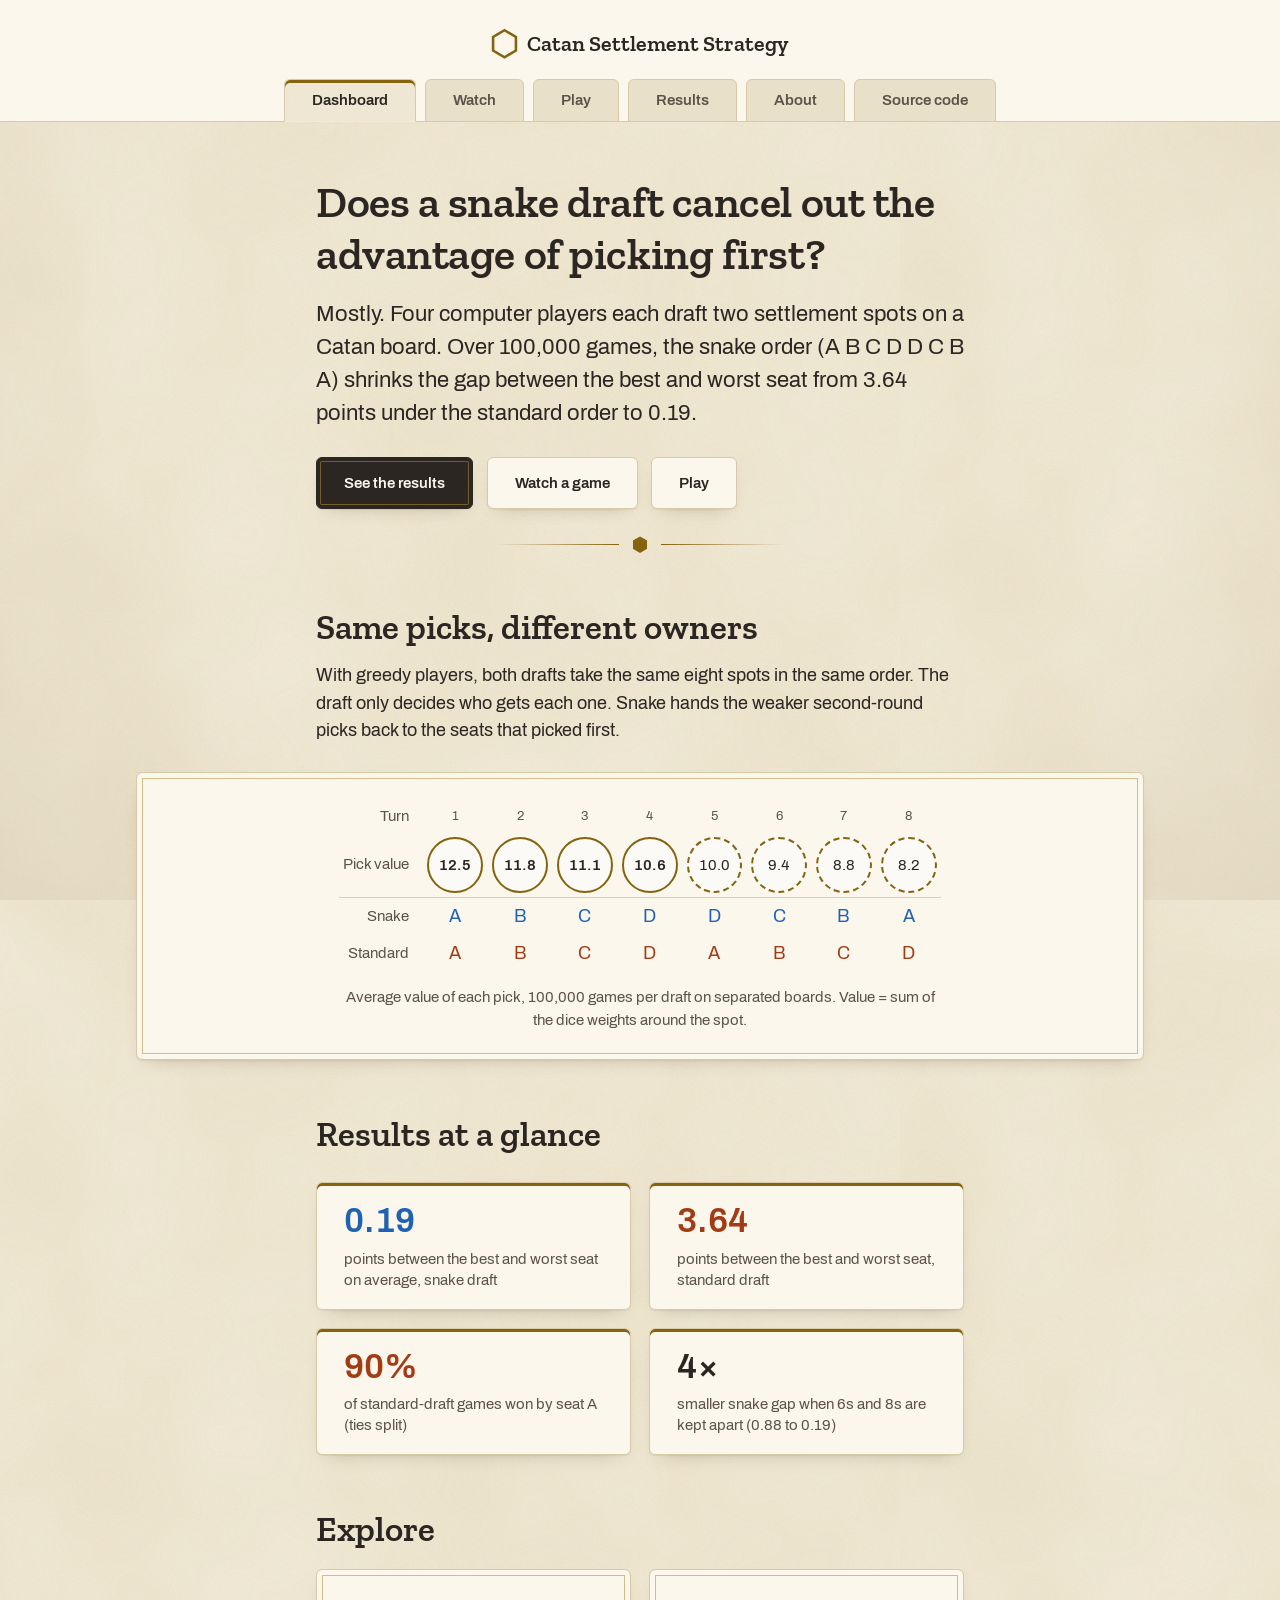
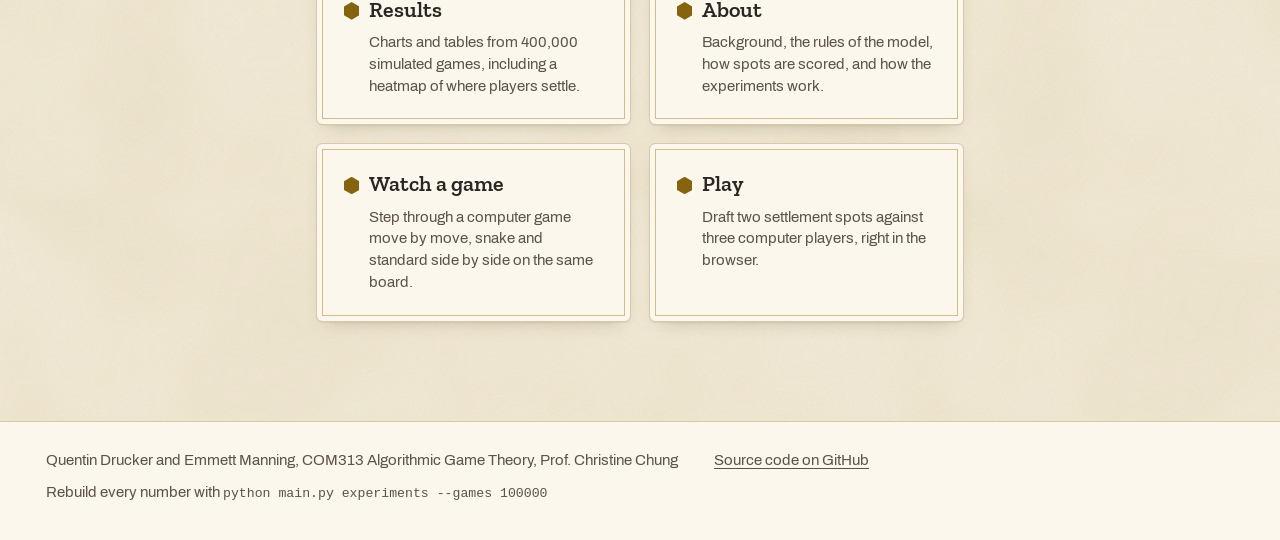
==== commit c87f5c7f: "Add Watch and Play pages running the Python engine in the browser - src/web.py: bridge for the websi" ====
--- a/site/index.html
+++ b/site/index.html
@@ -5,7 +5,7 @@
   - the research question + one-paragraph answer
   - the token strip: the 8 greedy picks and who gets each under snake vs standard
   - headline numbers (stat row)
-  - buttons to the main pages + cards linking to every page (Watch and Play are still planned)
+  - buttons to the main pages + cards linking to every page
   All numbers come from results/summary.md (100,000 games per setup).
   All styling lives in css/styles.css.
 -->
@@ -31,6 +31,8 @@
       </a>
       <nav class="nav" aria-label="Pages">
         <a href="index.html" aria-current="page">Dashboard</a>
+        <a href="watch.html">Watch</a>
+        <a href="play.html">Play</a>
         <a href="results.html">Results</a>
         <a href="about.html">About</a>
         <a href="https://github.com/quentin-drucker/catan-settlement-strategy">Source code</a>
@@ -47,10 +49,11 @@
       Over 100,000 games, the snake order (A B C D D C B A) shrinks the gap between the
       best and worst seat from 3.64 points under the standard order to 0.19.
     </p>
-    <!-- Main actions: the two pages that exist so far. -->
+    <!-- Main actions: the results, and the two pages that run the game in the browser. -->
     <div class="button-row">
       <a class="button button--primary" href="results.html">See the results</a>
-      <a class="button button--secondary" href="about.html">How it works</a>
+      <a class="button button--secondary" href="watch.html">Watch a game</a>
+      <a class="button button--secondary" href="play.html">Play</a>
     </div>
     <div class="ornament" aria-hidden="true"><span class="ornament__hex"></span></div>
 
@@ -132,7 +135,7 @@
       </li>
     </ul>
 
-    <!-- Cards linking to every page. Planned pages have no link until they exist. -->
+    <!-- Cards linking to every page. -->
     <h2>Explore</h2>
     <ul class="card-grid">
       <li class="card">
@@ -143,13 +146,13 @@
         <a class="card__title" href="about.html">About</a>
         <span class="card__desc">Background, the rules of the model, how spots are scored, and how the experiments work.</span>
       </li>
-      <li class="card card--planned">
-        <span class="card__title">Watch a game <span class="badge">In progress</span></span>
-        <span class="card__desc">Step through a computer game, snake and standard side by side.</span>
+      <li class="card">
+        <a class="card__title" href="watch.html">Watch a game</a>
+        <span class="card__desc">Step through a computer game move by move, snake and standard side by side on the same board.</span>
       </li>
-      <li class="card card--planned">
-        <span class="card__title">Play <span class="badge">In progress</span></span>
-        <span class="card__desc">Draft against three computer players in the browser.</span>
+      <li class="card">
+        <a class="card__title" href="play.html">Play</a>
+        <span class="card__desc">Draft two settlement spots against three computer players, right in the browser.</span>
       </li>
     </ul>
   </main>
--- a/site/css/styles.css
+++ b/site/css/styles.css
@@ -11,7 +11,9 @@
    4. Components         reusable pieces, one class each (+ "--modifier" variations):
                          .skip-link, .lede, .byline, .ornament, .button, .panel,
                          .stats/.stat, .token-strip, .token, .figure, .data-table,
-                         .card-grid/.card, .badge, .note, .command, .board
+                         .card-grid/.card, .badge, .note, .command, .board,
+                         game pages: .controls/.field, .status, .board-pair,
+                         .board-panel, .move-log, .player-chip
    5. Page tweaks        small page-specific adjustments (kept short).
 
    Rule of thumb: need a new look? Add a component in section 4 that uses the
@@ -45,6 +47,7 @@
   --color-standard: #eb6834;
   --color-snake-text: #1f62b3;   /* darker steps for text, so labels pass 4.5:1 */
   --color-standard-text: #a33c15;
+  --color-error: #a33c15;        /* rejected move / load failure messages (5.5:1) */
 
   /* Catan number tokens */
   --color-token: #86630E;        /* wheat gold: token ring, pips, 6/8 numerals, trim */
@@ -401,6 +404,12 @@
   transition: transform 0.15s ease, box-shadow 0.15s ease, background-color 0.15s ease;
 }
 .button:hover { transform: translateY(-1px); }
+button.button { cursor: pointer; line-height: inherit; }   /* <button> needs these; links don't */
+.button:disabled {
+  opacity: 0.5;
+  cursor: not-allowed;
+  transform: none;
+}
 .button--primary {
   background: var(--color-ink);
   color: var(--color-card);
@@ -716,6 +725,117 @@
   line-height: 1.5;
 }
 
+/* Controls: a toolbar row of fields and buttons above a game (Watch/Play).
+   .field = a small label stacked over a select/input/checkbox. */
+.controls {
+  display: flex;
+  flex-wrap: wrap;
+  align-items: flex-end;
+  gap: var(--space-3) var(--space-4);
+  margin: var(--space-5) 0 var(--space-4);
+}
+.field {
+  display: flex;
+  flex-direction: column;
+  gap: var(--space-1);
+  font-family: var(--font-ui);
+  font-size: var(--text-sm);
+}
+.field__label {
+  color: var(--color-ink-muted);
+  font-weight: 600;
+}
+.field__input {
+  min-width: 7rem;
+  padding: var(--space-2) var(--space-3);
+  font: inherit;
+  color: var(--color-ink);
+  background: var(--color-card);
+  border: 1px solid var(--color-card-edge);
+  border-radius: var(--radius-card);
+}
+.field__input--short { min-width: 0; width: 7rem; }   /* numbers: seed */
+.field--check {                  /* checkbox + label on one line */
+  flex-direction: row;
+  align-items: center;
+  gap: var(--space-2);
+  padding-bottom: var(--space-2);
+}
+.field--check input { width: 1.1rem; height: 1.1rem; accent-color: var(--color-token); }
+
+/* Status: one line saying what just happened or what to do next. Its HTML has
+   aria-live, so screen readers read each new message. .status--error = problem. */
+.status {
+  margin: 0 0 var(--space-5);
+  padding: var(--space-3) var(--space-4);
+  background: var(--color-card);
+  border: 1px solid var(--color-card-edge);
+  border-left: 3px solid var(--color-token);
+  border-radius: var(--radius-sm);
+  font-family: var(--font-ui);
+  font-size: var(--text-sm);
+}
+.status--error { border-left-color: var(--color-error); color: var(--color-error); }
+.status--turn { border-left-color: var(--player-a); font-weight: 600; }  /* "your turn" on Play */
+
+/* Board pair: two boards side by side (Watch); stacks on narrow screens. */
+.board-pair {
+  display: grid;
+  grid-template-columns: repeat(2, minmax(0, 1fr));
+  gap: var(--space-4);
+}
+@media (max-width: 50rem) {
+  .board-pair { grid-template-columns: 1fr; }
+}
+
+/* Board panel: one game inside a .panel: title, whose turn, board, scores, log. */
+.board-panel { min-width: 0; }
+.board-panel__title {
+  margin: 0 0 var(--space-1);
+  font-size: var(--text-xl);
+}
+.board-panel__order {
+  margin-left: var(--space-2);
+  font-family: var(--font-ui);
+  font-size: var(--text-sm);
+  font-weight: 400;
+  color: var(--color-ink-muted);
+  letter-spacing: 0.08em;
+}
+.board-panel__turn {
+  margin: 0 0 var(--space-2);
+  font-family: var(--font-ui);
+  font-size: var(--text-sm);
+  color: var(--color-ink-muted);
+}
+.board-panel .table-wrap { margin: var(--space-3) 0; }
+
+/* Move log: numbered list of moves so far, small print. */
+.move-log {
+  margin: 0;
+  padding-left: var(--space-5);
+  font-family: var(--font-ui);
+  font-size: var(--text-xs);
+  color: var(--color-ink-muted);
+}
+.move-log li + li { margin-top: 0; }
+
+/* Player chip: the seat letter on its player colour, matching the board pieces.
+   Used in scoreboards. */
+.player-chip {
+  display: inline-block;
+  min-width: 1.5em;
+  padding: 0 0.3em;
+  border-radius: var(--radius-sm);
+  color: var(--board-piece-label);
+  font-weight: 600;
+  text-align: center;
+}
+.player-chip--a { background: var(--player-a); }
+.player-chip--b { background: var(--player-b); }
+.player-chip--c { background: var(--player-c); }
+.player-chip--d { background: var(--player-d); }
+
 /* Board: SVG drawing of the 19-hex board (sea, tiles, tokens, settlement spots,
    pieces). Styled here so every theme recolours it. Ready for the Watch/Play
    pages; also used by the style preview. Spot states:
@@ -755,6 +875,33 @@
 .board__spot--blocked {
   fill: var(--board-blocked);
   stroke: none;
+}
+/* Play page: an open spot the human can pick. Grows and turns gold on hover or
+   keyboard focus so it's obvious what can be clicked. */
+.board__spot-button { cursor: pointer; }
+.board__hit { fill: transparent; }   /* invisible bigger tap area around an open spot */
+.board__spot-button .board__spot { stroke: var(--color-token); stroke-width: 2; }
+.board__spot-button:hover .board__spot,
+.board__spot-button:focus .board__spot {
+  fill: var(--color-token-face);
+  stroke-width: 3.5;
+}
+.board__spot-button:focus { outline: none; }    /* the thicker gold ring is the focus mark */
+/* Spot value written on an open spot ("Show values" option). */
+.board__spot-value {
+  font-family: var(--font-ui);
+  font-weight: 600;
+  font-size: 9px;
+  fill: var(--board-token-ink);
+  text-anchor: middle;
+  pointer-events: none;          /* clicks go to the spot underneath */
+}
+/* Gold ring around the newest settlement. */
+.board__last {
+  fill: none;
+  stroke: var(--color-token);
+  stroke-width: 2.5;
+  stroke-dasharray: 4 3;
 }
 .board__piece { stroke: var(--board-spot); stroke-width: 2; }
 .board__piece--a { fill: var(--player-a); }
@@ -805,4 +952,5 @@
   .button:hover,
   .card:hover,
   .card:focus-within { transform: none; }
-}
+  .button:disabled { transform: none; }
+}
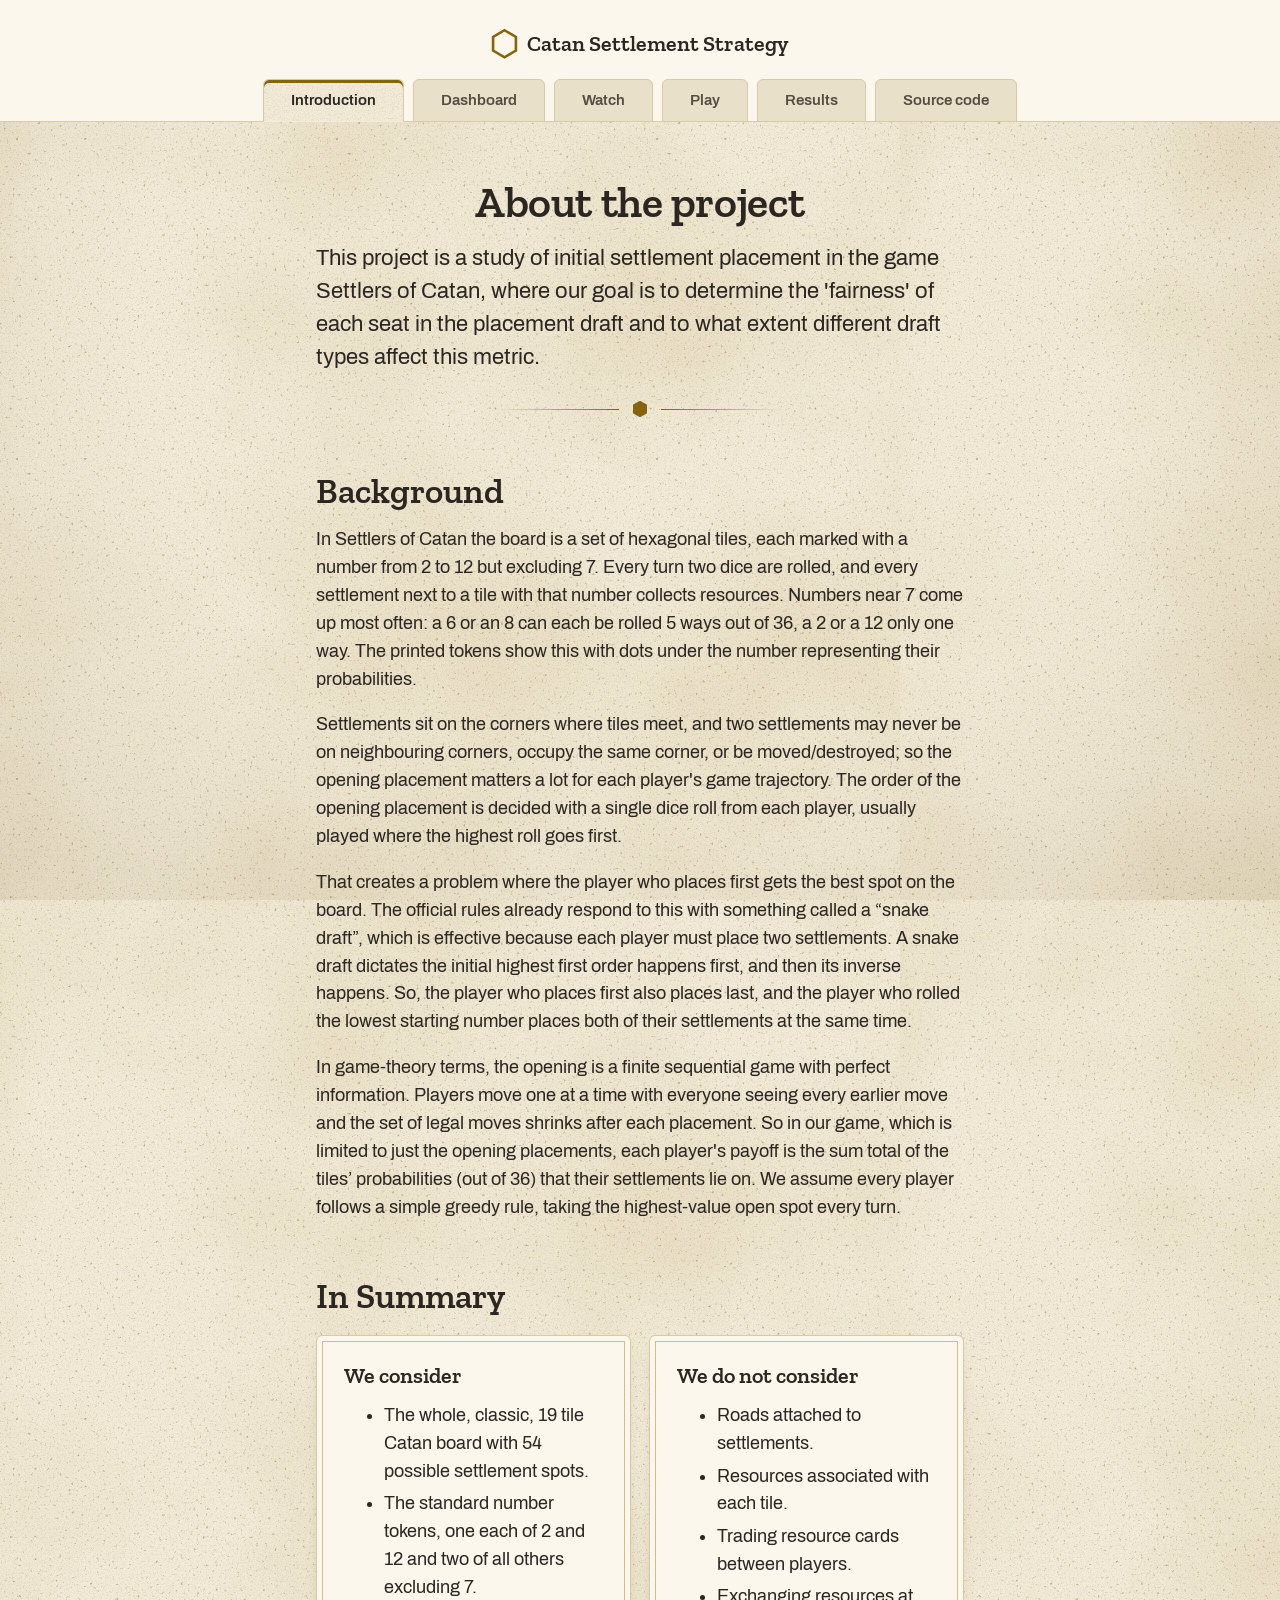
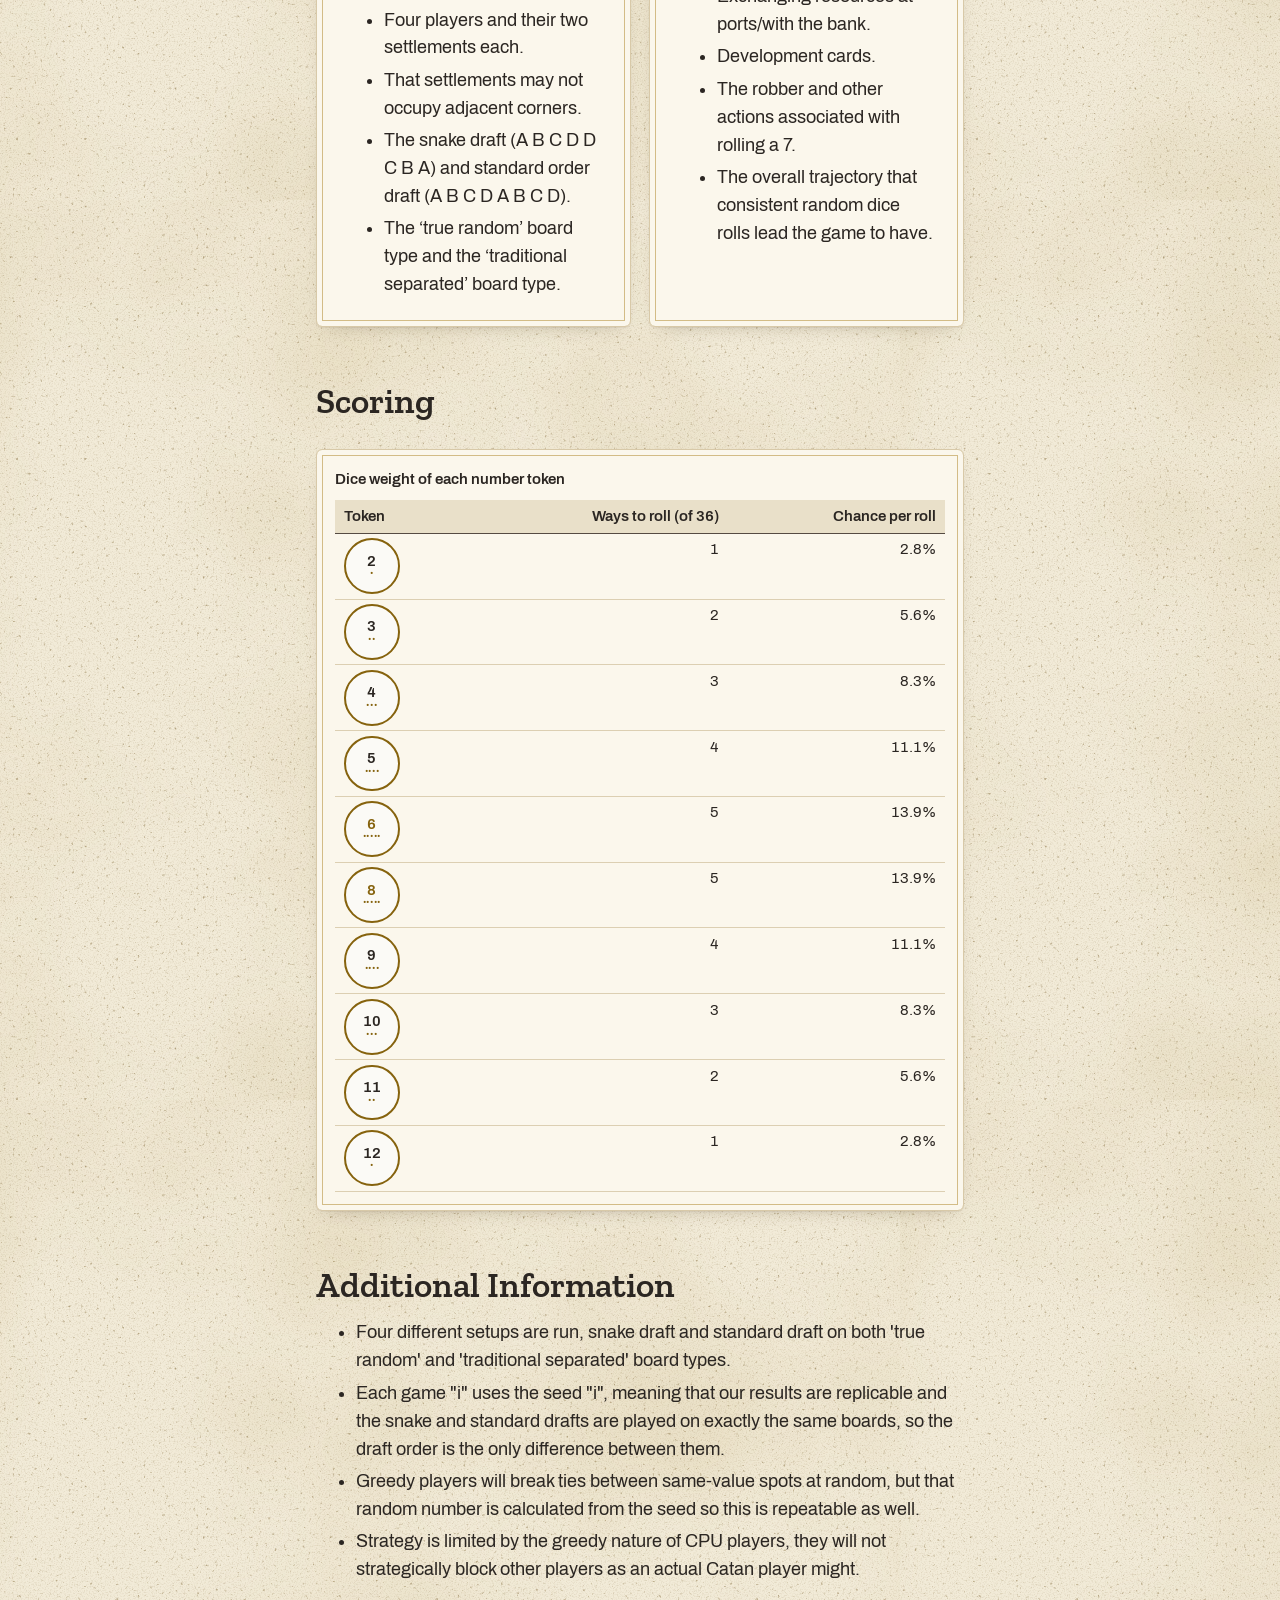
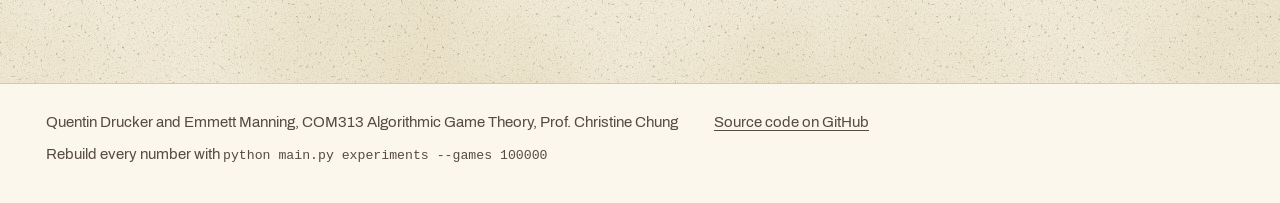
==== commit 3bfadfdd: "Rename About to Introduction and make it the home page; Dashboard moves to dashboard.html Co-authore" ====
--- a/site/index.html
+++ b/site/index.html
@@ -1,28 +1,26 @@
 <!doctype html>
 <!--
-  index.html: the dashboard (home page of the project website).
+  index.html: the introduction (home page of the project website): background and method.
   Key parts:
-  - the research question + one-paragraph answer
-  - the token strip: the 8 greedy picks and who gets each under snake vs standard
-  - headline numbers (stat row)
-  - buttons to the main pages + cards linking to every page
-  All numbers come from results/summary.md (100,000 games per setup).
-  All styling lives in css/styles.css.
+  - background: Catan's opening, draft orders, the game-theory framing
+  - in summary: what the model does and doesn't include, side by side
+  - scoring: dice-weight table drawn as Catan number tokens with pips
+  - additional information: setups, seeds, tie-breaks, limits
+  Sources: proposal, docs/experiments.md, src/board.py (dice weights).
 -->
 <html lang="en">
 <head>
   <meta charset="utf-8">
   <meta name="viewport" content="width=device-width, initial-scale=1">
-  <title>Catan Settlement Strategy</title>
-  <meta name="description" content="Does a snake draft cancel out the advantage of picking first? A simulation study of opening settlement placement on a Catan board.">
+  <title>Introduction | Catan Settlement Strategy</title>
+  <meta name="description" content="Background, rules and method of a simulation study of opening settlement drafts on a Catan board.">
   <link rel="icon" href="favicon.svg" type="image/svg+xml">
   <link rel="stylesheet" href="css/styles.css">
 </head>
 <body>
   <a class="skip-link" href="#main">Skip to content</a>
 
-  <!-- Site header: brand (links home) + page links. Same block on every page;
-       aria-current marks the page being viewed. -->
+  <!-- Site header (same on every page). -->
   <header class="site-header">
     <div class="site-header__inner">
       <a class="brand" href="index.html">
@@ -30,134 +28,119 @@
         Catan Settlement Strategy
       </a>
       <nav class="nav" aria-label="Pages">
-        <a href="index.html" aria-current="page">Dashboard</a>
+        <a href="index.html" aria-current="page">Introduction</a>
+        <a href="dashboard.html">Dashboard</a>
         <a href="watch.html">Watch</a>
         <a href="play.html">Play</a>
         <a href="results.html">Results</a>
-        <a href="about.html">About</a>
         <a href="https://github.com/quentin-drucker/catan-settlement-strategy">Source code</a>
       </nav>
     </div>
   </header>
 
-  <main id="main" class="page page--dashboard">
+  <main id="main" class="page page--about">
 
-    <!-- Question + answer: the whole project in two sentences. -->
-    <h1>Does a snake draft cancel out the advantage of picking first?</h1>
+    <h1>About the project</h1>
     <p class="lede">
-      Mostly. Four computer players each draft two settlement spots on a Catan board.
-      Over 100,000 games, the snake order (A B C D D C B A) shrinks the gap between the
-      best and worst seat from 3.64 points under the standard order to 0.19.
+      This project is a study of initial settlement placement in the game Settlers of Catan, where our
+      goal is to determine the 'fairness' of each seat in the placement draft and to what extent
+      different draft types affect this metric.
     </p>
-    <!-- Main actions: the results, and the two pages that run the game in the browser. -->
-    <div class="button-row">
-      <a class="button button--primary" href="results.html">See the results</a>
-      <a class="button button--secondary" href="watch.html">Watch a game</a>
-      <a class="button button--secondary" href="play.html">Play</a>
-    </div>
     <div class="ornament" aria-hidden="true"><span class="ornament__hex"></span></div>
 
-    <!-- Token strip: average value of each pick in turn order (separated boards),
-         from the "1st/2nd pick value" columns in results/summary.md. -->
-    <h2>Same picks, different owners</h2>
+    <!-- Background: the topic, the draft-order question, and the game-theory framing. -->
+    <h2>Background</h2>
     <p>
-      With greedy players, both drafts take the same eight spots in the same order.
-      The draft only decides who gets each one. Snake hands the weaker second-round
-      picks back to the seats that picked first.
+      In Settlers of Catan the board is a set of hexagonal tiles, each marked with a number from 2 to 12
+      but excluding 7. Every turn two dice are rolled, and every settlement next to a tile with that
+      number collects resources. Numbers near 7 come up most often: a 6 or an 8 can each be rolled 5 ways
+      out of 36, a 2 or a 12 only one way. The printed tokens show this with dots under the number
+      representing their probabilities.
     </p>
-    <div class="token-strip-wrap panel wide">
-      <table class="token-strip">
-        <caption class="byline">Average value of each pick, 100,000 games per draft on separated boards.
-          Value = sum of the dice weights around the spot.</caption>
+    <p>
+      Settlements sit on the corners where tiles meet, and two settlements may never be on neighbouring
+      corners, occupy the same corner, or be moved/destroyed; so the opening placement matters a lot for
+      each player's game trajectory. The order of the opening placement is decided with a single dice
+      roll from each player, usually played where the highest roll goes first.
+    </p>
+    <p>
+      That creates a problem where the player who places first gets the best spot on the board. The
+      official rules already respond to this with something called a “snake draft”, which is effective
+      because each player must place two settlements. A snake draft dictates the initial highest first
+      order happens first, and then its inverse happens. So, the player who places first also places
+      last, and the player who rolled the lowest starting number places both of their settlements at the
+      same time.
+    </p>
+    <p>
+      In game-theory terms, the opening is a finite sequential game with perfect information. Players
+      move one at a time with everyone seeing every earlier move and the set of legal moves shrinks after
+      each placement. So in our game, which is limited to just the opening placements, each player's
+      payoff is the sum total of the tiles’ probabilities (out of 36) that their settlements lie on.
+      We assume every player follows a simple greedy rule, taking the highest-value open spot every turn.
+    </p>
+
+    <!-- In summary: what the simulation does and doesn't include, side by side. -->
+    <h2>In Summary</h2>
+    <div class="card-grid">
+      <div class="panel">
+        <h3>We consider</h3>
+        <ul>
+          <li>The whole, classic, 19 tile Catan board with 54 possible settlement spots.</li>
+          <li>The standard number tokens, one each of 2 and 12 and two of all others excluding 7.</li>
+          <li>Four players and their two settlements each.</li>
+          <li>That settlements may not occupy adjacent corners.</li>
+          <li>The snake draft (A B C D D C B A) and standard order draft (A B C D A B C D).</li>
+          <li>The ‘true random’ board type and the ‘traditional separated’ board type.</li>
+        </ul>
+      </div>
+      <div class="panel">
+        <h3>We do not consider</h3>
+        <ul>
+          <li>Roads attached to settlements.</li>
+          <li>Resources associated with each tile.</li>
+          <li>Trading resource cards between players.</li>
+          <li>Exchanging resources at ports/with the bank.</li>
+          <li>Development cards.</li>
+          <li>The robber and other actions associated with rolling a 7.</li>
+          <li>The overall trajectory that consistent random dice rolls lead the game to have.</li>
+        </ul>
+      </div>
+    </div>
+
+    <!-- Scoring: dice weights as tokens; pips = ways to roll the number out of 36 (src/board.py). -->
+    <h2>Scoring</h2>
+    <div class="table-wrap panel">
+      <table class="data-table data-table--compact">
+        <caption>Dice weight of each number token</caption>
+        <thead>
+          <tr><th scope="col">Token</th><th scope="col" class="num">Ways to roll (of 36)</th><th scope="col" class="num">Chance per roll</th></tr>
+        </thead>
         <tbody>
-          <tr>
-            <th scope="row">Turn</th>
-            <td class="token-strip__turn">1</td><td class="token-strip__turn">2</td>
-            <td class="token-strip__turn">3</td><td class="token-strip__turn">4</td>
-            <td class="token-strip__turn">5</td><td class="token-strip__turn">6</td>
-            <td class="token-strip__turn">7</td><td class="token-strip__turn">8</td>
-          </tr>
-          <tr>
-            <th scope="row">Pick value</th>
-            <td><span class="token">12.5</span></td>
-            <td><span class="token">11.8</span></td>
-            <td><span class="token">11.1</span></td>
-            <td><span class="token">10.6</span></td>
-            <td><span class="token token--late">10.0</span></td>
-            <td><span class="token token--late">9.4</span></td>
-            <td><span class="token token--late">8.8</span></td>
-            <td><span class="token token--late">8.2</span></td>
-          </tr>
-          <tr class="token-strip__divider">
-            <th scope="row">Snake</th>
-            <td class="token-strip__owner token-strip__owner--snake">A</td>
-            <td class="token-strip__owner token-strip__owner--snake">B</td>
-            <td class="token-strip__owner token-strip__owner--snake">C</td>
-            <td class="token-strip__owner token-strip__owner--snake">D</td>
-            <td class="token-strip__owner token-strip__owner--snake">D</td>
-            <td class="token-strip__owner token-strip__owner--snake">C</td>
-            <td class="token-strip__owner token-strip__owner--snake">B</td>
-            <td class="token-strip__owner token-strip__owner--snake">A</td>
-          </tr>
-          <tr>
-            <th scope="row">Standard</th>
-            <td class="token-strip__owner token-strip__owner--standard">A</td>
-            <td class="token-strip__owner token-strip__owner--standard">B</td>
-            <td class="token-strip__owner token-strip__owner--standard">C</td>
-            <td class="token-strip__owner token-strip__owner--standard">D</td>
-            <td class="token-strip__owner token-strip__owner--standard">A</td>
-            <td class="token-strip__owner token-strip__owner--standard">B</td>
-            <td class="token-strip__owner token-strip__owner--standard">C</td>
-            <td class="token-strip__owner token-strip__owner--standard">D</td>
-          </tr>
+          <tr><td><span class="token">2<span class="token__pips" aria-hidden="true">&bull;</span></span></td><td class="num">1</td><td class="num">2.8%</td></tr>
+          <tr><td><span class="token">3<span class="token__pips" aria-hidden="true">&bull;&bull;</span></span></td><td class="num">2</td><td class="num">5.6%</td></tr>
+          <tr><td><span class="token">4<span class="token__pips" aria-hidden="true">&bull;&bull;&bull;</span></span></td><td class="num">3</td><td class="num">8.3%</td></tr>
+          <tr><td><span class="token">5<span class="token__pips" aria-hidden="true">&bull;&bull;&bull;&bull;</span></span></td><td class="num">4</td><td class="num">11.1%</td></tr>
+          <tr><td><span class="token token--high">6<span class="token__pips" aria-hidden="true">&bull;&bull;&bull;&bull;&bull;</span></span></td><td class="num">5</td><td class="num">13.9%</td></tr>
+          <tr><td><span class="token token--high">8<span class="token__pips" aria-hidden="true">&bull;&bull;&bull;&bull;&bull;</span></span></td><td class="num">5</td><td class="num">13.9%</td></tr>
+          <tr><td><span class="token">9<span class="token__pips" aria-hidden="true">&bull;&bull;&bull;&bull;</span></span></td><td class="num">4</td><td class="num">11.1%</td></tr>
+          <tr><td><span class="token">10<span class="token__pips" aria-hidden="true">&bull;&bull;&bull;</span></span></td><td class="num">3</td><td class="num">8.3%</td></tr>
+          <tr><td><span class="token">11<span class="token__pips" aria-hidden="true">&bull;&bull;</span></span></td><td class="num">2</td><td class="num">5.6%</td></tr>
+          <tr><td><span class="token">12<span class="token__pips" aria-hidden="true">&bull;</span></span></td><td class="num">1</td><td class="num">2.8%</td></tr>
         </tbody>
       </table>
     </div>
 
-    <!-- Headline numbers: 4 stat tiles from results/summary.md. -->
-    <h2>Results at a glance</h2>
-    <ul class="stats">
-      <li class="stat">
-        <span class="stat__value stat__value--snake">0.19</span>
-        <span class="stat__label">points between the best and worst seat on average, snake draft</span>
-      </li>
-      <li class="stat">
-        <span class="stat__value stat__value--standard">3.64</span>
-        <span class="stat__label">points between the best and worst seat, standard draft</span>
-      </li>
-      <li class="stat">
-        <span class="stat__value stat__value--standard">90%</span>
-        <span class="stat__label">of standard-draft games won by seat A (ties split)</span>
-      </li>
-      <li class="stat">
-        <span class="stat__value">4&times;</span>
-        <span class="stat__label">smaller snake gap when 6s and 8s are kept apart (0.88 to 0.19)</span>
-      </li>
-    </ul>
-
-    <!-- Cards linking to every page. -->
-    <h2>Explore</h2>
-    <ul class="card-grid">
-      <li class="card">
-        <a class="card__title" href="results.html">Results</a>
-        <span class="card__desc">Charts and tables from 400,000 simulated games, including a heatmap of where players settle.</span>
-      </li>
-      <li class="card">
-        <a class="card__title" href="about.html">About</a>
-        <span class="card__desc">Background, the rules of the model, how spots are scored, and how the experiments work.</span>
-      </li>
-      <li class="card">
-        <a class="card__title" href="watch.html">Watch a game</a>
-        <span class="card__desc">Step through a computer game move by move, snake and standard side by side on the same board.</span>
-      </li>
-      <li class="card">
-        <a class="card__title" href="play.html">Play</a>
-        <span class="card__desc">Draft two settlement spots against three computer players, right in the browser.</span>
-      </li>
+    <!-- Additional information: setups, seeds, tie-breaks, limits. -->
+    <h2>Additional Information</h2>
+    <ul>
+      <li>Four different setups are run, snake draft and standard draft on both 'true random' and 'traditional separated' board types.</li>
+      <li>Each game "i" uses the seed "i", meaning that our results are replicable and the snake and standard drafts are played on exactly the same boards, so the draft order is the only difference between them.</li>
+      <li>Greedy players will break ties between same-value spots at random, but that random number is calculated from the seed so this is repeatable as well.</li>
+      <li>Strategy is limited by the greedy nature of CPU players, they will not strategically block other players as an actual Catan player might.</li>
     </ul>
   </main>
 
-  <!-- Footer: team + course, source code, where the numbers come from. Same on every page. -->
+  <!-- Footer (same on every page). -->
   <footer class="site-footer">
     <div class="site-footer__inner">
       <p>Quentin Drucker and Emmett Manning, COM313 Algorithmic Game Theory, Prof. Christine Chung</p>
--- a/site/css/styles.css
+++ b/site/css/styles.css
@@ -37,7 +37,7 @@
   --color-card-edge: #D8C9A8;    /* panel/card border */
   --color-ink: #2B2622;          /* body text + headings (~12.6:1 on paper) */
   --color-ink-soft: #423A33;     /* primary button hover */
-  --color-ink-muted: #5C5249;    /* captions, secondary text (~6.4:1 on paper) */
+  --color-ink-muted: #554B42;    /* captions, secondary text (~7:1 on plain paper, >= 4.5:1 on texture) */
   --color-rule: #DCCFB2;         /* hairlines, table borders */
   --color-focus: #86630E;        /* keyboard focus ring (>= 3:1 on paper) */
   --color-gilt: rgba(178, 140, 52, 0.55);  /* thin gold inner frame (decoration only) */
@@ -58,7 +58,7 @@
   --board-tile: #E7E2D4;         /* land hexes (no resources in this model) */
   --board-tile-edge: #C4BCA8;
   --board-spot: #FFFFFF;         /* empty settlement spot */
-  --board-spot-edge: #5C5249;
+  --board-spot-edge: #554B42;
   --board-blocked: #C4BCA8;      /* spot next to a settlement */
   --board-token-face: var(--color-token-face);
   --board-token-ink: var(--color-ink);
@@ -110,13 +110,18 @@
   --shadow-card-hover: 0 2px 2px rgba(60, 42, 14, 0.08), 0 16px 26px -14px rgba(60, 42, 14, 0.45);
   --frame-inset: inset 0 0 0 5px var(--color-card), inset 0 0 0 6px var(--color-gilt);
 
-  /* Parchment texture, drawn by the browser from two tiny inline SVGs (no image
-     files). feTurbulence = random "noise"; the colour matrix turns it into faint
-     brown specks (grain) and large soft blotches (mottling). Kept very light so
-     text contrast stays >= 4.5:1. */
-  --texture-grain: url("data:image/svg+xml,%3Csvg xmlns='http://www.w3.org/2000/svg' width='220' height='220'%3E%3Cfilter id='g'%3E%3CfeTurbulence type='fractalNoise' baseFrequency='0.85' numOctaves='3' stitchTiles='stitch'/%3E%3CfeColorMatrix values='0 0 0 0 0.36 0 0 0 0 0.27 0 0 0 0 0.12 0 0 0 0.09 0'/%3E%3C/filter%3E%3Crect width='100%25' height='100%25' filter='url(%23g)'/%3E%3C/svg%3E");
-  --texture-mottle: url("data:image/svg+xml,%3Csvg xmlns='http://www.w3.org/2000/svg' width='900' height='900'%3E%3Cfilter id='m'%3E%3CfeTurbulence type='fractalNoise' baseFrequency='0.006' numOctaves='3' seed='7' stitchTiles='stitch'/%3E%3CfeColorMatrix values='0 0 0 0 0.55 0 0 0 0 0.40 0 0 0 0 0.16 0 0 0 0.16 -0.04'/%3E%3C/filter%3E%3Crect width='100%25' height='100%25' filter='url(%23m)'/%3E%3C/svg%3E");
-  --vignette: radial-gradient(ellipse at 50% 35%, transparent 60%, rgba(120, 88, 40, 0.09) 100%);
+  /* Parchment texture, drawn by the browser from small inline SVG tiles (no image
+     files). feTurbulence = random "noise"; each colour matrix turns it into brown
+     marks of one kind. Layers, top to bottom:
+       grain  - fine specks everywhere
+       specks - sparse darker flecks (only the strongest noise shows)
+       mottle - large soft blotches, like age stains
+     Measured: the darkest 1% of the page stays light enough for every text colour
+     used on it to keep >= 4.5:1 contrast. */
+  --texture-grain: url("data:image/svg+xml,%3Csvg xmlns='http://www.w3.org/2000/svg' width='200' height='200'%3E%3Cfilter id='g'%3E%3CfeTurbulence type='fractalNoise' baseFrequency='0.75' numOctaves='3' stitchTiles='stitch'/%3E%3CfeColorMatrix values='0 0 0 0 0.30 0 0 0 0 0.22 0 0 0 0 0.10 0 0 0 0.50 -0.23'/%3E%3C/filter%3E%3Crect width='100%25' height='100%25' filter='url(%23g)'/%3E%3C/svg%3E");
+  --texture-specks: url("data:image/svg+xml,%3Csvg xmlns='http://www.w3.org/2000/svg' width='320' height='320'%3E%3Cfilter id='s'%3E%3CfeTurbulence type='fractalNoise' baseFrequency='0.32' numOctaves='2' seed='3' stitchTiles='stitch'/%3E%3CfeColorMatrix values='0 0 0 0 0.25 0 0 0 0 0.17 0 0 0 0 0.06 0 0 0 2.50 -1.68'/%3E%3C/filter%3E%3Crect width='100%25' height='100%25' filter='url(%23s)'/%3E%3C/svg%3E");
+  --texture-mottle: url("data:image/svg+xml,%3Csvg xmlns='http://www.w3.org/2000/svg' width='900' height='900'%3E%3Cfilter id='m'%3E%3CfeTurbulence type='fractalNoise' baseFrequency='0.004' numOctaves='4' seed='11' stitchTiles='stitch'/%3E%3CfeColorMatrix values='0 0 0 0 0.52 0 0 0 0 0.38 0 0 0 0 0.14 0 0 0 0.35 -0.12'/%3E%3C/filter%3E%3Crect width='100%25' height='100%25' filter='url(%23m)'/%3E%3C/svg%3E");
+  --vignette: radial-gradient(ellipse at 50% 35%, transparent 55%, rgba(110, 78, 32, 0.10) 100%);
 }
 
 
@@ -164,8 +169,8 @@
 body {
   margin: 0;
   background-color: var(--color-paper);
-  background-image: var(--vignette), var(--texture-mottle), var(--texture-grain);
-  background-attachment: fixed, scroll, scroll;  /* edges stay shaded while scrolling */
+  background-image: var(--vignette), var(--texture-specks), var(--texture-grain), var(--texture-mottle);
+  background-attachment: fixed, scroll, scroll, scroll;  /* edges stay shaded while scrolling */
   color: var(--color-ink);
   font-family: var(--font-text);
   font-size: var(--text-md);
@@ -923,6 +928,12 @@
 
 /* Dashboard: the question headline gets a touch more room below. */
 .page--dashboard h1 { margin-bottom: var(--space-4); }
+
+/* About: centred page title. */
+.page--about h1 { text-align: center; }
+/* About: the two "In Summary" lists sit in panels, so no extra gap at the top or bottom. */
+.page--about .panel h3 { margin-top: 0; }
+.page--about .panel ul { margin-bottom: 0; }
 
 /* Phones: smaller page title and tokens so the strip fits without scrolling. */
 @media (max-width: 34rem) {
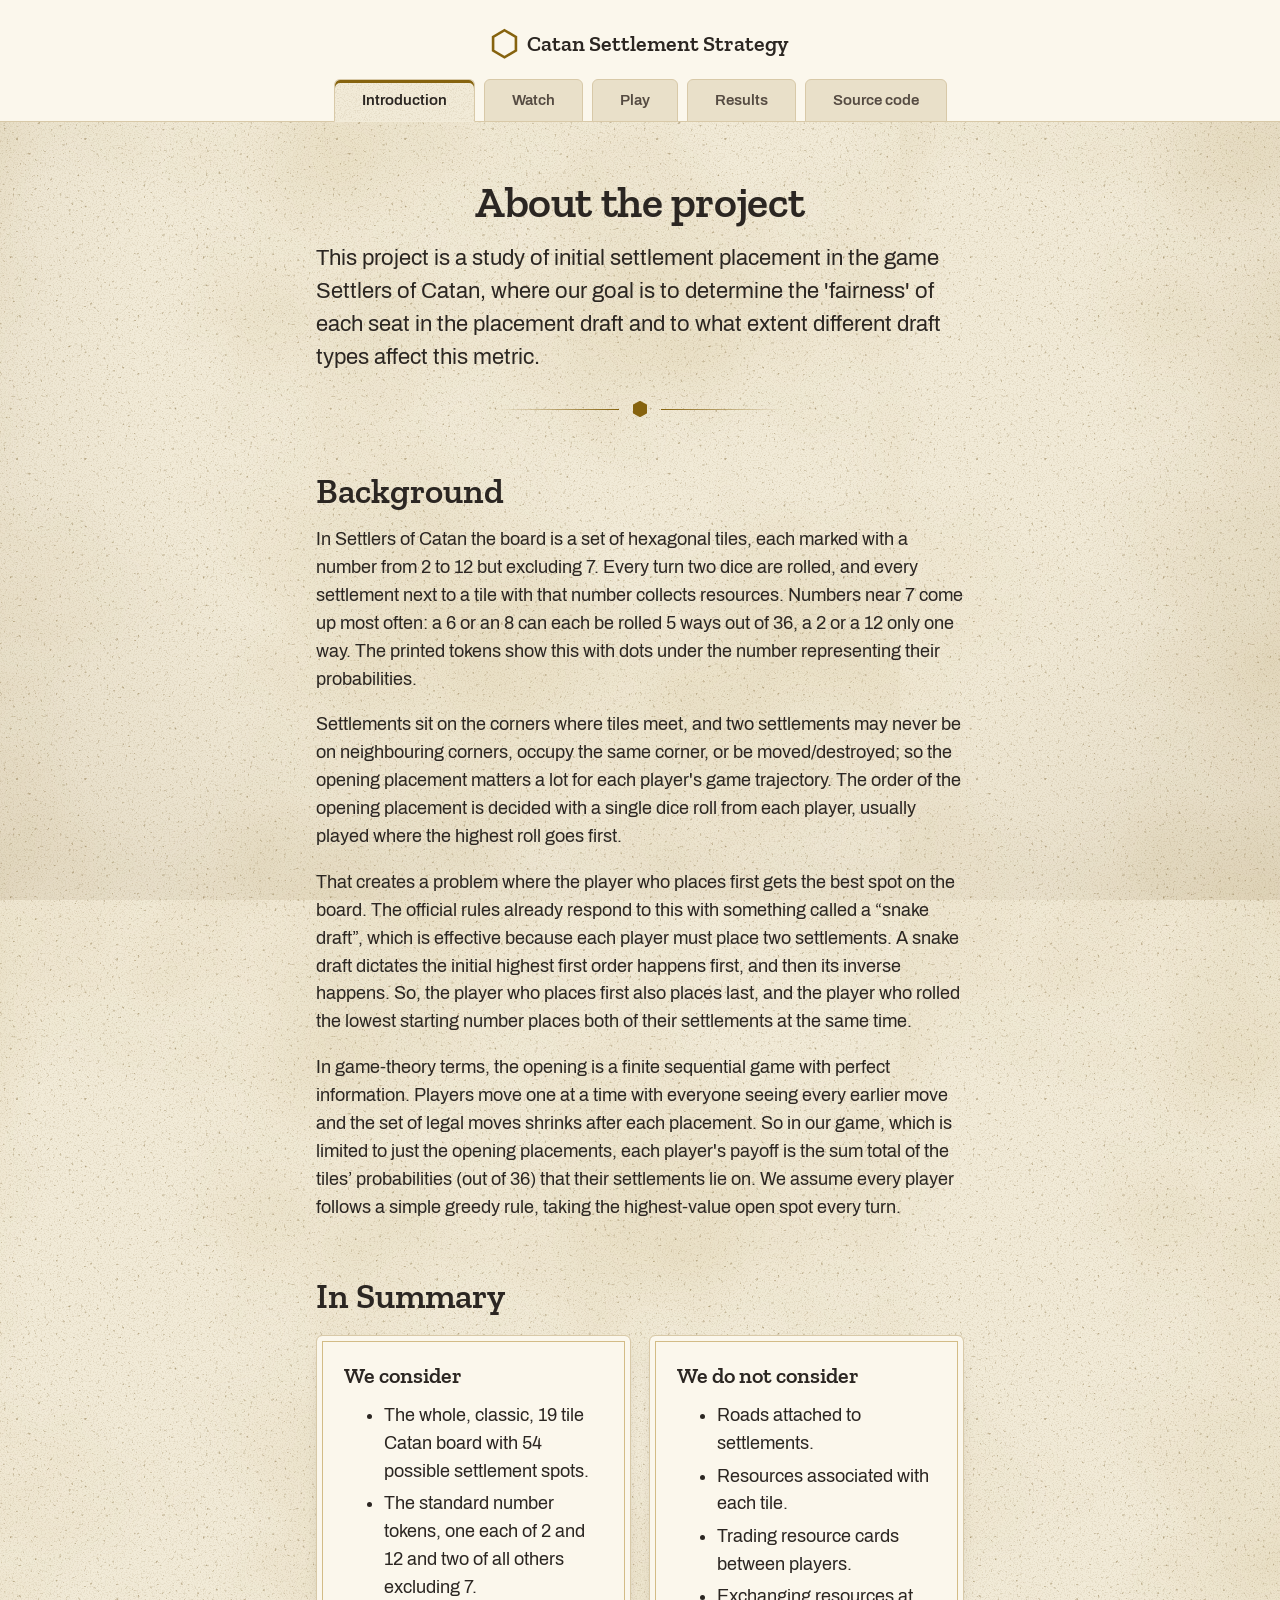
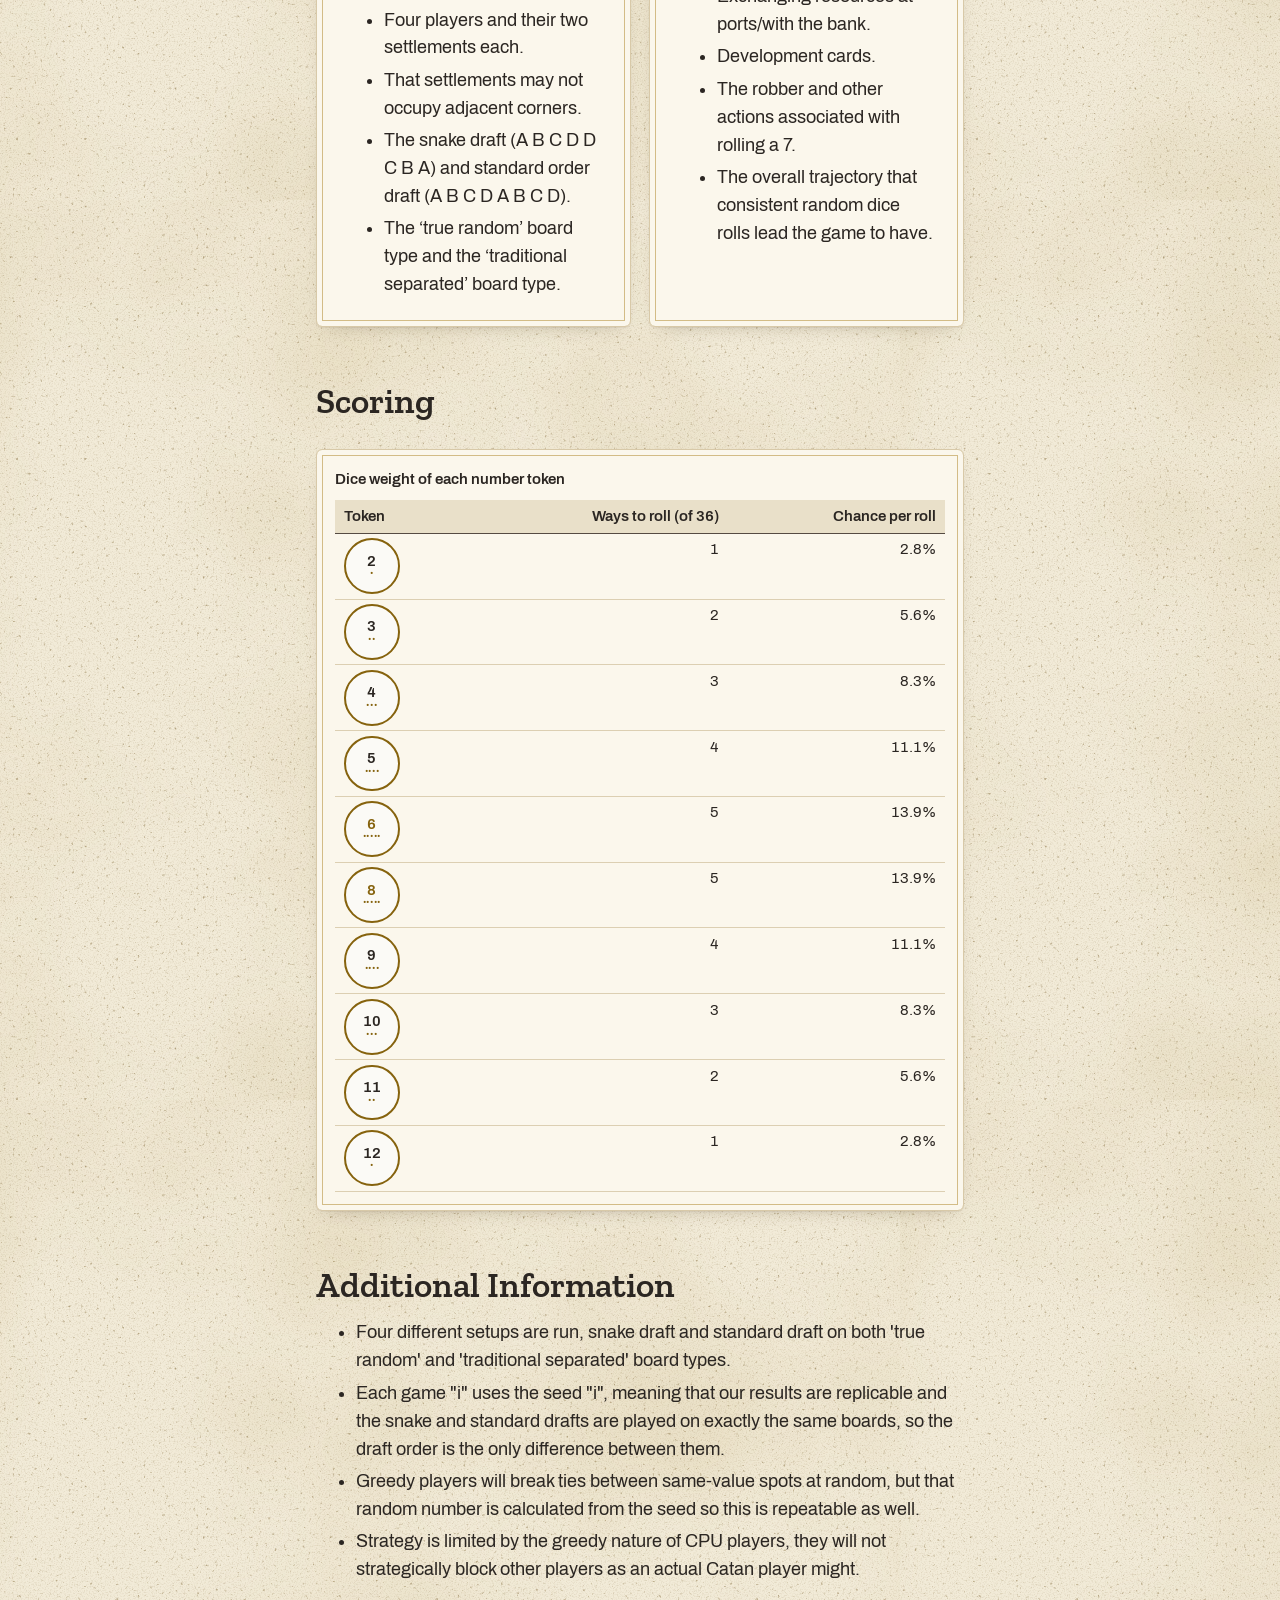
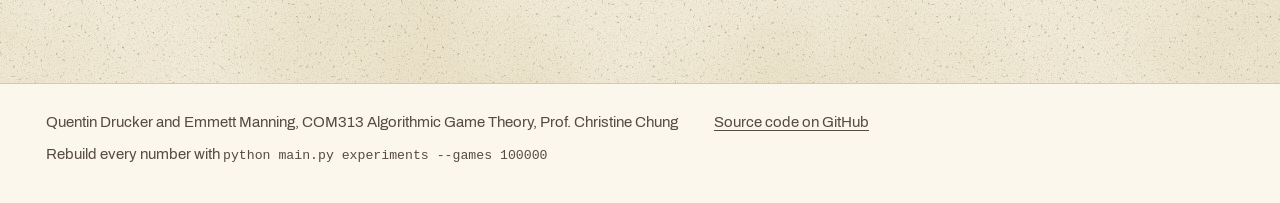
==== commit 29e09bbd: "Remove the Dashboard page and its now-unused styles Co-authored-by: Emmett Manning <emanning1@users." ====
--- a/site/index.html
+++ b/site/index.html
@@ -29,7 +29,6 @@
       </a>
       <nav class="nav" aria-label="Pages">
         <a href="index.html" aria-current="page">Introduction</a>
-        <a href="dashboard.html">Dashboard</a>
         <a href="watch.html">Watch</a>
         <a href="play.html">Play</a>
         <a href="results.html">Results</a>
@@ -38,7 +37,7 @@
     </div>
   </header>
 
-  <main id="main" class="page page--about">
+  <main id="main" class="page page--intro">
 
     <h1>About the project</h1>
     <p class="lede">
--- a/site/css/styles.css
+++ b/site/css/styles.css
@@ -10,8 +10,8 @@
    3. Layout             page width, header + nav, main column, footer.
    4. Components         reusable pieces, one class each (+ "--modifier" variations):
                          .skip-link, .lede, .byline, .ornament, .button, .panel,
-                         .stats/.stat, .token-strip, .token, .figure, .data-table,
-                         .card-grid/.card, .badge, .note, .command, .board,
+                         .token, .figure, .data-table,
+                         .card-grid, .note, .command, .board,
                          game pages: .controls/.field, .status, .board-pair,
                          .board-panel, .move-log, .player-chip
    5. Page tweaks        small page-specific adjustments (kept short).
@@ -42,11 +42,6 @@
   --color-focus: #86630E;        /* keyboard focus ring (>= 3:1 on paper) */
   --color-gilt: rgba(178, 140, 52, 0.55);  /* thin gold inner frame (decoration only) */
 
-  /* Data colours (same as the charts; validated colour-blind safe) */
-  --color-snake: #2a78d6;
-  --color-standard: #eb6834;
-  --color-snake-text: #1f62b3;   /* darker steps for text, so labels pass 4.5:1 */
-  --color-standard-text: #a33c15;
   --color-error: #a33c15;        /* rejected move / load failure messages (5.5:1) */
 
   /* Catan number tokens */
@@ -247,7 +242,7 @@
   gap: var(--space-4);
 }
 
-/* Brand = hex mark + project name in the heading font, links to the dashboard. */
+/* Brand = hex mark + project name in the heading font, links to the Introduction (home page). */
 .brand {
   display: inline-flex;
   align-items: center;
@@ -389,13 +384,7 @@
 
 /* Buttons: links styled as buttons, for the main actions on a page.
    .button--primary = dark with a thin gold inner line (game-box trim);
-   .button--secondary = light card stock. Used on the dashboard. */
-.button-row {
-  display: flex;
-  flex-wrap: wrap;
-  gap: var(--space-3);
-  margin: var(--space-5) 0 0;
-}
+   .button--secondary = light card stock. */
 .button {
   display: inline-flex;
   align-items: center;
@@ -441,91 +430,8 @@
   padding: var(--space-5);
 }
 
-/* Stats: headline numbers as small tiles in a 2 x 2 grid, each with a gold top
-   edge. Used on the dashboard. .stat__value--snake / --standard tint a number by draft. */
-.stats {
-  display: grid;
-  grid-template-columns: repeat(2, 1fr);
-  gap: var(--space-4);
-  margin: var(--space-5) 0 var(--space-6);
-  padding: 0;
-  list-style: none;
-}
-.stat {
-  margin: 0;
-  padding: var(--space-4) var(--space-5);
-  background: var(--color-card);
-  border: 1px solid var(--color-card-edge);
-  border-radius: var(--radius-card);
-  box-shadow: inset 0 3px 0 var(--color-token), var(--shadow-card);
-}
-.stat__value {
-  display: block;
-  font-family: var(--font-ui);
-  font-size: var(--text-2xl);
-  font-weight: 600;
-  line-height: 1.1;
-  font-variant-numeric: lining-nums;
-}
-.stat__value--snake { color: var(--color-snake-text); }
-.stat__value--standard { color: var(--color-standard-text); }
-.stat__label {
-  display: block;
-  margin-top: var(--space-2);
-  font-family: var(--font-ui);
-  font-size: var(--text-sm);
-  line-height: 1.4;
-  color: var(--color-ink-muted);
-}
-
-/* Token strip: the 8 greedy picks in turn order as Catan-style tokens, with who
-   gets each pick under snake and standard. A real <table>, so screen readers
-   read it as rows and columns. Used on the dashboard. */
-.token-strip-wrap {
-  overflow-x: auto;              /* only scrolls on very narrow screens */
-  margin: var(--space-5) 0 var(--space-6);
-}
-.token-strip {
-  border-collapse: collapse;
-  margin: 0 auto;
-  font-family: var(--font-ui);
-}
-.token-strip caption {
-  caption-side: bottom;          /* caption reads as a source line under the strip */
-  padding-top: var(--space-3);
-  margin-top: 0;
-}
-.token-strip th,
-.token-strip td {
-  padding: var(--space-1) var(--space-1);
-  text-align: center;
-  font-weight: 400;
-}
-.token-strip th[scope="row"] {
-  text-align: right;
-  padding-right: var(--space-3);
-  font-size: var(--text-sm);
-  color: var(--color-ink-muted);
-  white-space: nowrap;
-}
-.token-strip__turn {
-  font-size: var(--text-xs);
-  color: var(--color-ink-muted);
-}
-.token-strip__owner {
-  font-size: var(--text-md);
-  font-weight: 600;
-}
-.token-strip__owner--snake { color: var(--color-snake-text); }
-.token-strip__owner--standard { color: var(--color-standard-text); }
-.token-strip__divider th,
-.token-strip__divider td {
-  border-top: 1px solid var(--color-rule);
-}
-
 /* Token: one round Catan number token (disc + number, optional pips).
-   Used in the token strip and the dice-weight table (About).
-   .token--late = picks 5-8, drawn lighter: the leftovers after round one.
+   Used in the dice-weight table (Introduction).
    .token--high = a 6 or 8 (the most likely numbers), numeral in ochre. */
 .token {
   display: inline-flex;
@@ -544,10 +450,6 @@
   color: var(--color-ink);
   font-variant-numeric: lining-nums tabular-nums;
 }
-.token--late {
-  border-style: dashed;
-  font-weight: 400;
-}
 .token--high { color: var(--color-token); }
 /* Pips = the dots under a token's number; count = ways to roll it out of 36. */
 .token__pips {
@@ -576,7 +478,7 @@
 }
 
 /* Data table: numbers right-aligned in equal-width digits so columns line up.
-   Used on Results (seat tables) and About (rules). Wrap in .table-wrap (+ .panel)
+   Used on Results (seat tables) and Introduction (dice weights). Wrap in .table-wrap (+ .panel)
    so wide tables scroll sideways on phones instead of breaking the page. */
 .table-wrap {
   overflow-x: auto;
@@ -615,98 +517,17 @@
 .data-table__row--key td,
 .data-table__row--key th { font-weight: 600; }
 
-/* Card grid: the dashboard's links to the other pages. Each card is one page,
-   with a gold hex marker, a title and one line on what's there. The whole card
-   is clickable: the title link's ::after stretches over the card.
-   .card--planned = page not built yet (no link, dashed outline, muted). */
+/* Card grid: two columns side by side (one column on phones). Used for the
+   "In Summary" lists on the Introduction page. */
 .card-grid {
   display: grid;
   grid-template-columns: repeat(2, 1fr);
   gap: var(--space-4);
   margin: var(--space-4) 0;
-  padding: 0;
-  list-style: none;
-}
-.card {
-  position: relative;
-  margin: 0;
-  padding: var(--space-5) var(--space-5) var(--space-5) calc(var(--space-5) + 1.4rem);
-  background: var(--color-card);
-  border: 1px solid var(--color-card-edge);
-  border-radius: var(--radius-card);
-  box-shadow: var(--frame-inset), var(--shadow-card);
-  transition: transform 0.15s ease, box-shadow 0.15s ease;
-}
-.card::before {                  /* the hex marker (CSS-only shape) */
-  content: "";
-  position: absolute;
-  left: var(--space-5);
-  top: calc(var(--space-5) + 0.3rem);
-  width: 0.85rem;
-  height: 0.98rem;
-  background: var(--color-token);
-  clip-path: polygon(50% 0, 100% 25%, 100% 75%, 50% 100%, 0 75%, 0 25%);
-}
-.card:hover,
-.card:focus-within {
-  transform: translateY(-2px);
-  box-shadow: var(--frame-inset), var(--shadow-card-hover);
-}
-.card__title {
-  display: block;
-  font-family: var(--font-heading);
-  font-size: var(--text-lg);
-  font-weight: 600;
-  line-height: 1.2;
-  text-decoration: none;
-}
-.card__title::after {            /* makes the whole card the click target */
-  content: "";
-  position: absolute;
-  inset: 0;
-  border-radius: var(--radius-card);
-}
-.card__title:focus-visible { outline: none; }
-.card:focus-within { outline: 3px solid var(--color-focus); outline-offset: 2px; }
-.card__desc {
-  display: block;
-  margin-top: var(--space-2);
-  font-size: var(--text-sm);
-  line-height: 1.45;
-  color: var(--color-ink-muted);
-}
-.card--planned {
-  background: transparent;
-  border-style: dashed;
-  box-shadow: none;
-  color: var(--color-ink-muted);
-}
-.card--planned::before { background: var(--color-card-edge); }
-.card--planned:hover { transform: none; box-shadow: none; }
-
-/* Badge: a small rounded label, e.g. "In progress" on a planned card.
-   Inside a card title it drops to its own line so every card lines up. */
-.badge {
-  display: inline-block;
-  margin-left: var(--space-2);
-  padding: 0 var(--space-2);
-  border: 1px solid var(--color-card-edge);
-  border-radius: 999px;
-  background: var(--color-paper-alt);
-  font-family: var(--font-ui);
-  font-size: var(--text-xs);
-  font-weight: 600;
-  line-height: 1.6;
-  vertical-align: middle;
-  color: var(--color-ink-muted);
-}
-.card__title .badge {
-  display: table;                /* own line, but only as wide as its text */
-  margin: var(--space-1) 0 0;
 }
 
 /* Note: a short aside (caveats, limits). Left rule instead of a full box.
-   Used on Results and About. */
+   Used on Results. */
 .note {
   margin: var(--space-5) 0;
   padding: var(--space-3) var(--space-4);
@@ -926,30 +747,19 @@
    5. PAGE TWEAKS
    ============================================================================= */
 
-/* Dashboard: the question headline gets a touch more room below. */
-.page--dashboard h1 { margin-bottom: var(--space-4); }
-
-/* About: centred page title. */
-.page--about h1 { text-align: center; }
-/* About: the two "In Summary" lists sit in panels, so no extra gap at the top or bottom. */
-.page--about .panel h3 { margin-top: 0; }
-.page--about .panel ul { margin-bottom: 0; }
-
-/* Phones: smaller page title and tokens so the strip fits without scrolling. */
+/* Introduction: centred page title. */
+.page--intro h1 { text-align: center; }
+/* Introduction: the two "In Summary" lists sit in panels, so no extra gap at the top or bottom. */
+.page--intro .panel h3 { margin-top: 0; }
+.page--intro .panel ul { margin-bottom: 0; }
+
+/* Phones: smaller page title and tokens. */
 @media (max-width: 34rem) {
   :root {
     --text-3xl: 2rem;
     --text-2xl: 1.6rem;
     --token-size: 1.85rem;
   }
-  /* Tighter strip so all 8 turns fit a ~360px screen without scrolling. */
-  .token-strip th,
-  .token-strip td { padding: 2px 1px; }
-  .token-strip th[scope="row"] {
-    padding-right: var(--space-1);
-    font-size: var(--text-xs);
-  }
-  .stats,
   .card-grid { grid-template-columns: 1fr; }
   .token { font-size: var(--text-xs); }
   .panel { padding: var(--space-3); }
@@ -958,10 +768,7 @@
 
 /* People who ask their system for less motion: no lifting on hover. */
 @media (prefers-reduced-motion: reduce) {
-  .button,
-  .card { transition: none; }
-  .button:hover,
-  .card:hover,
-  .card:focus-within { transform: none; }
+  .button { transition: none; }
+  .button:hover { transform: none; }
   .button:disabled { transform: none; }
 }
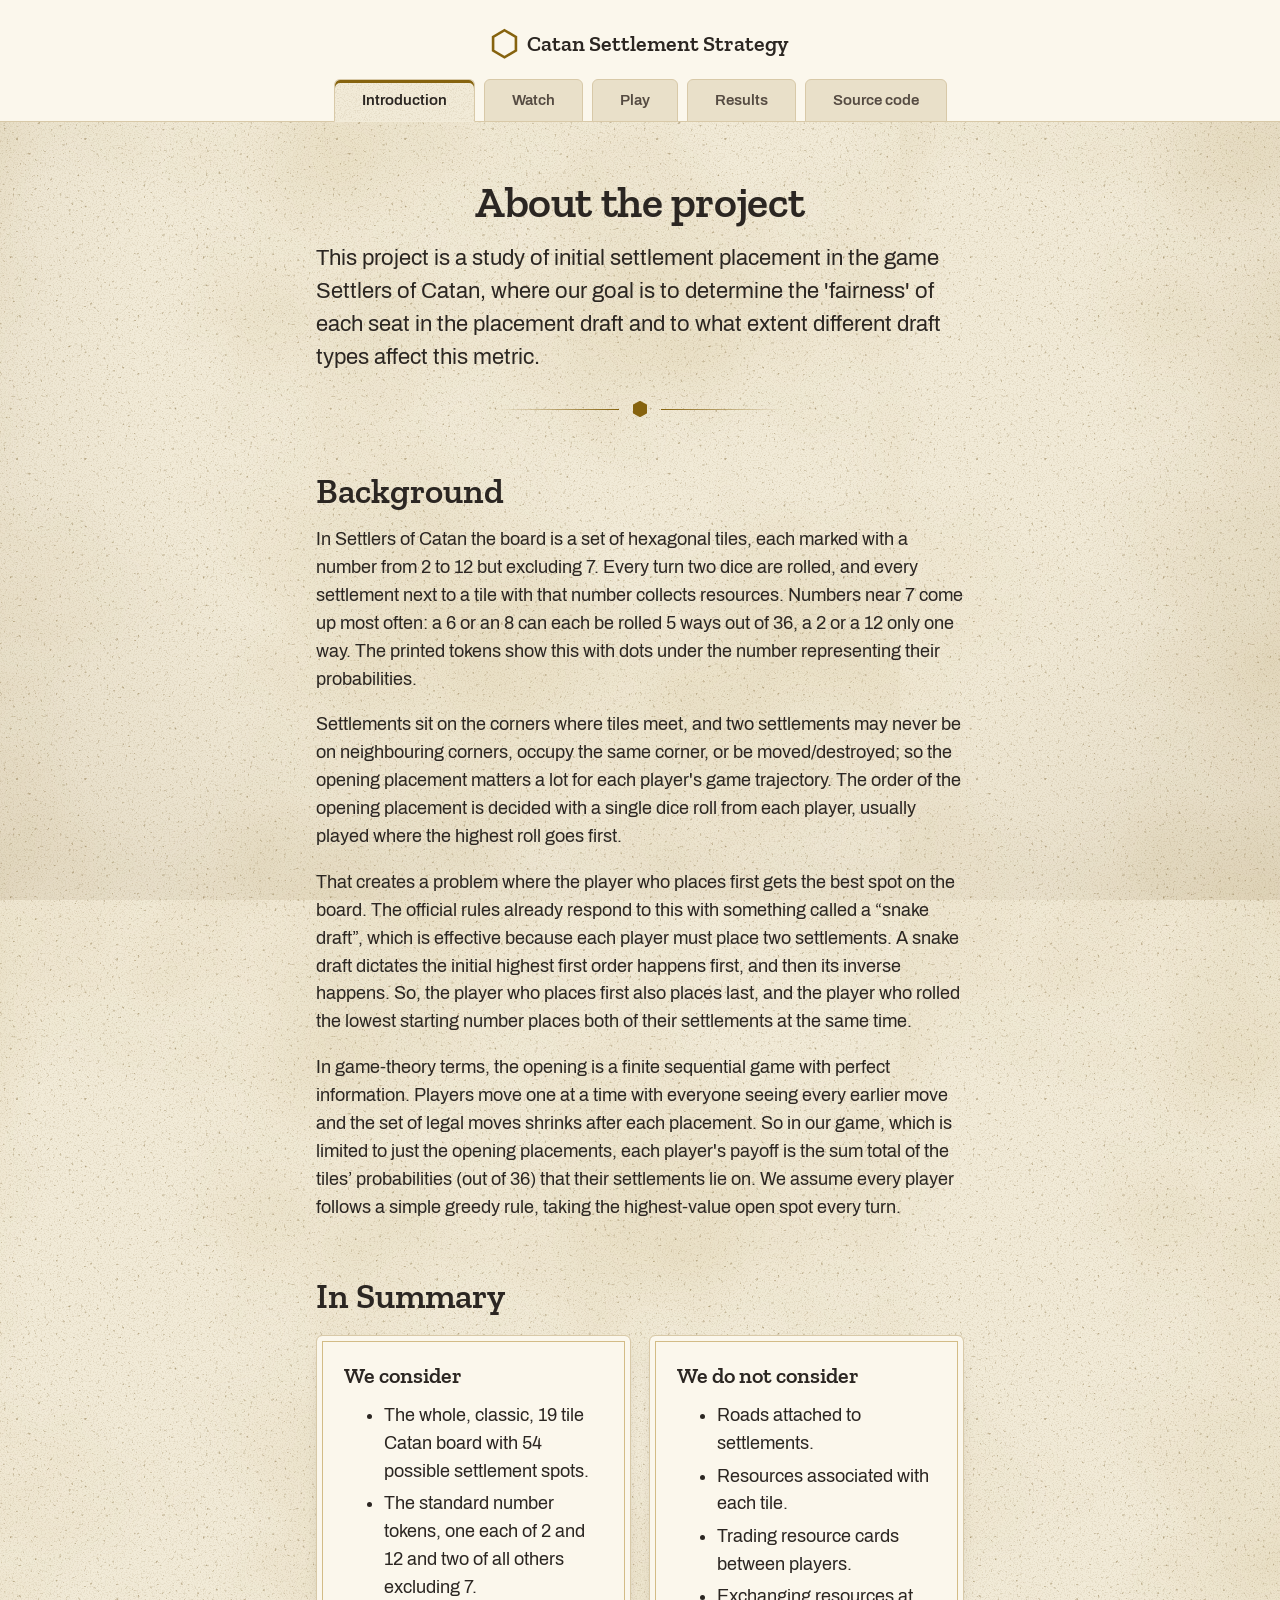
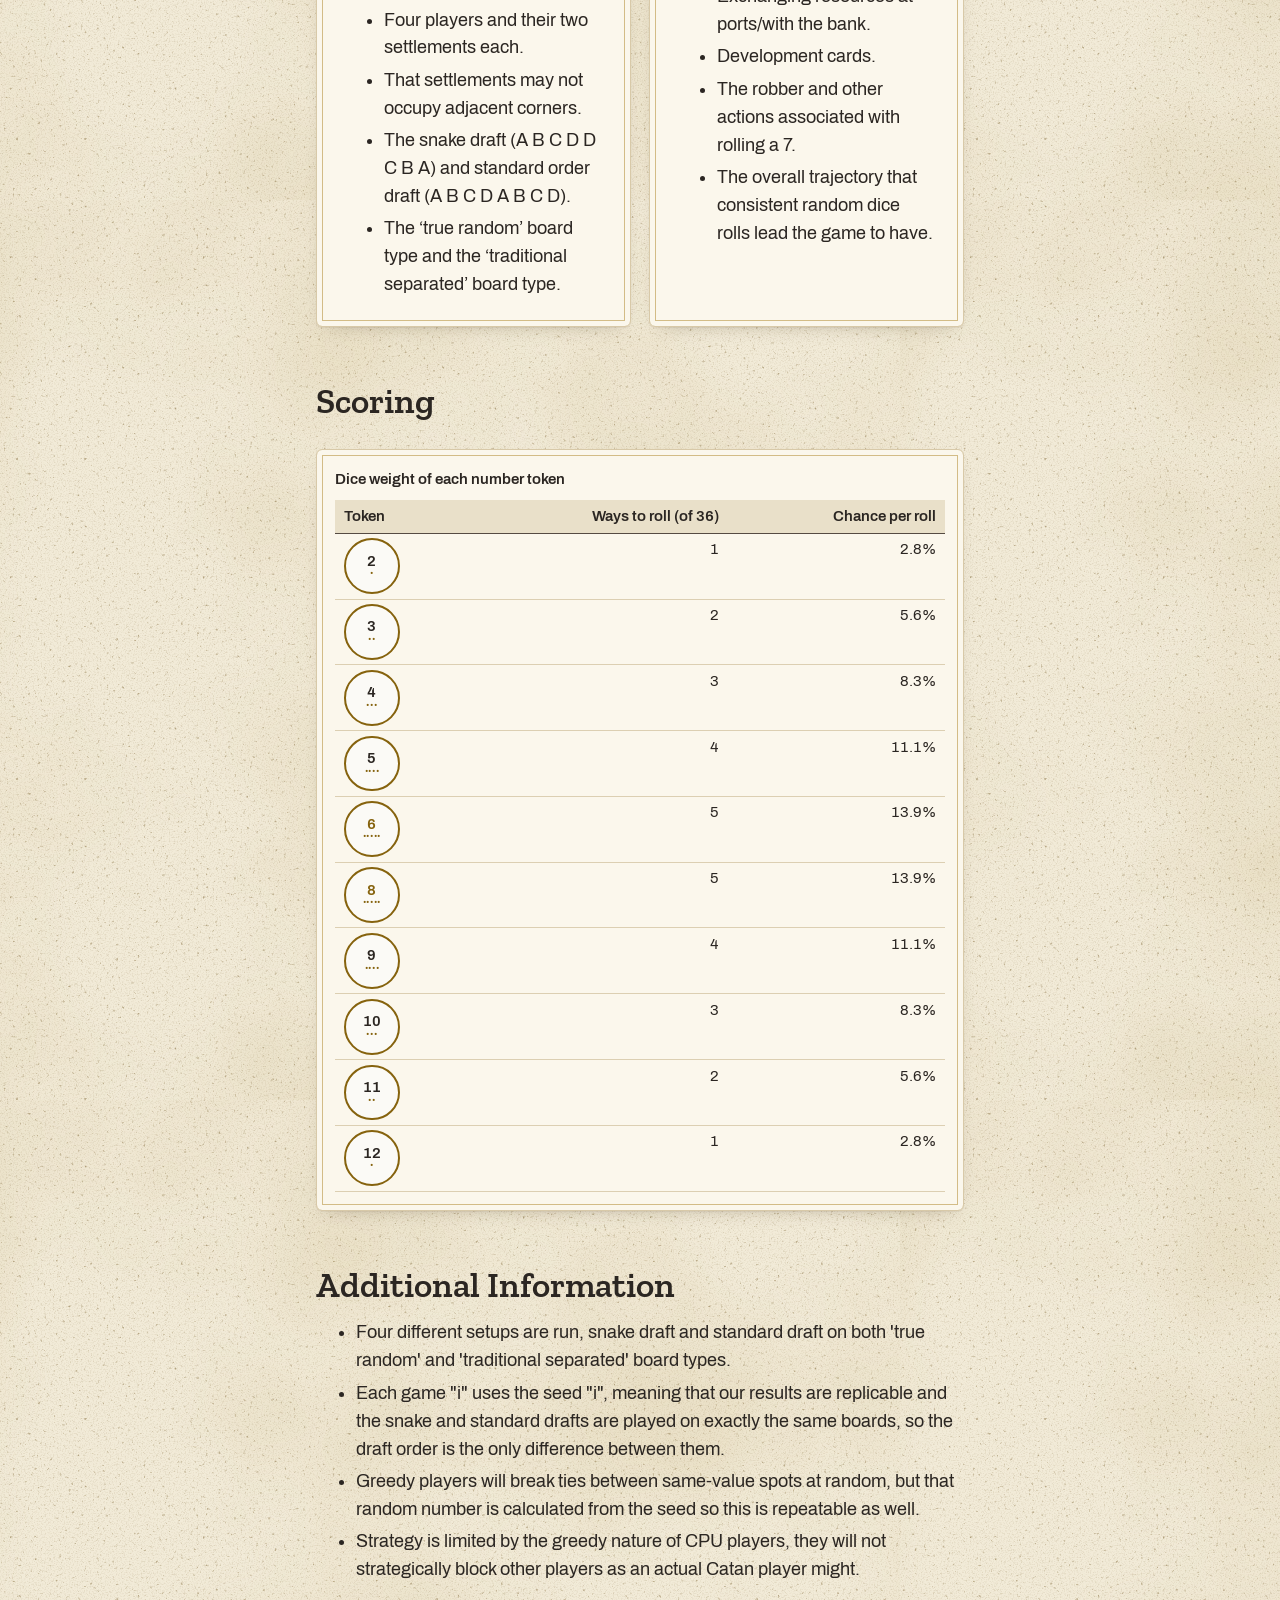
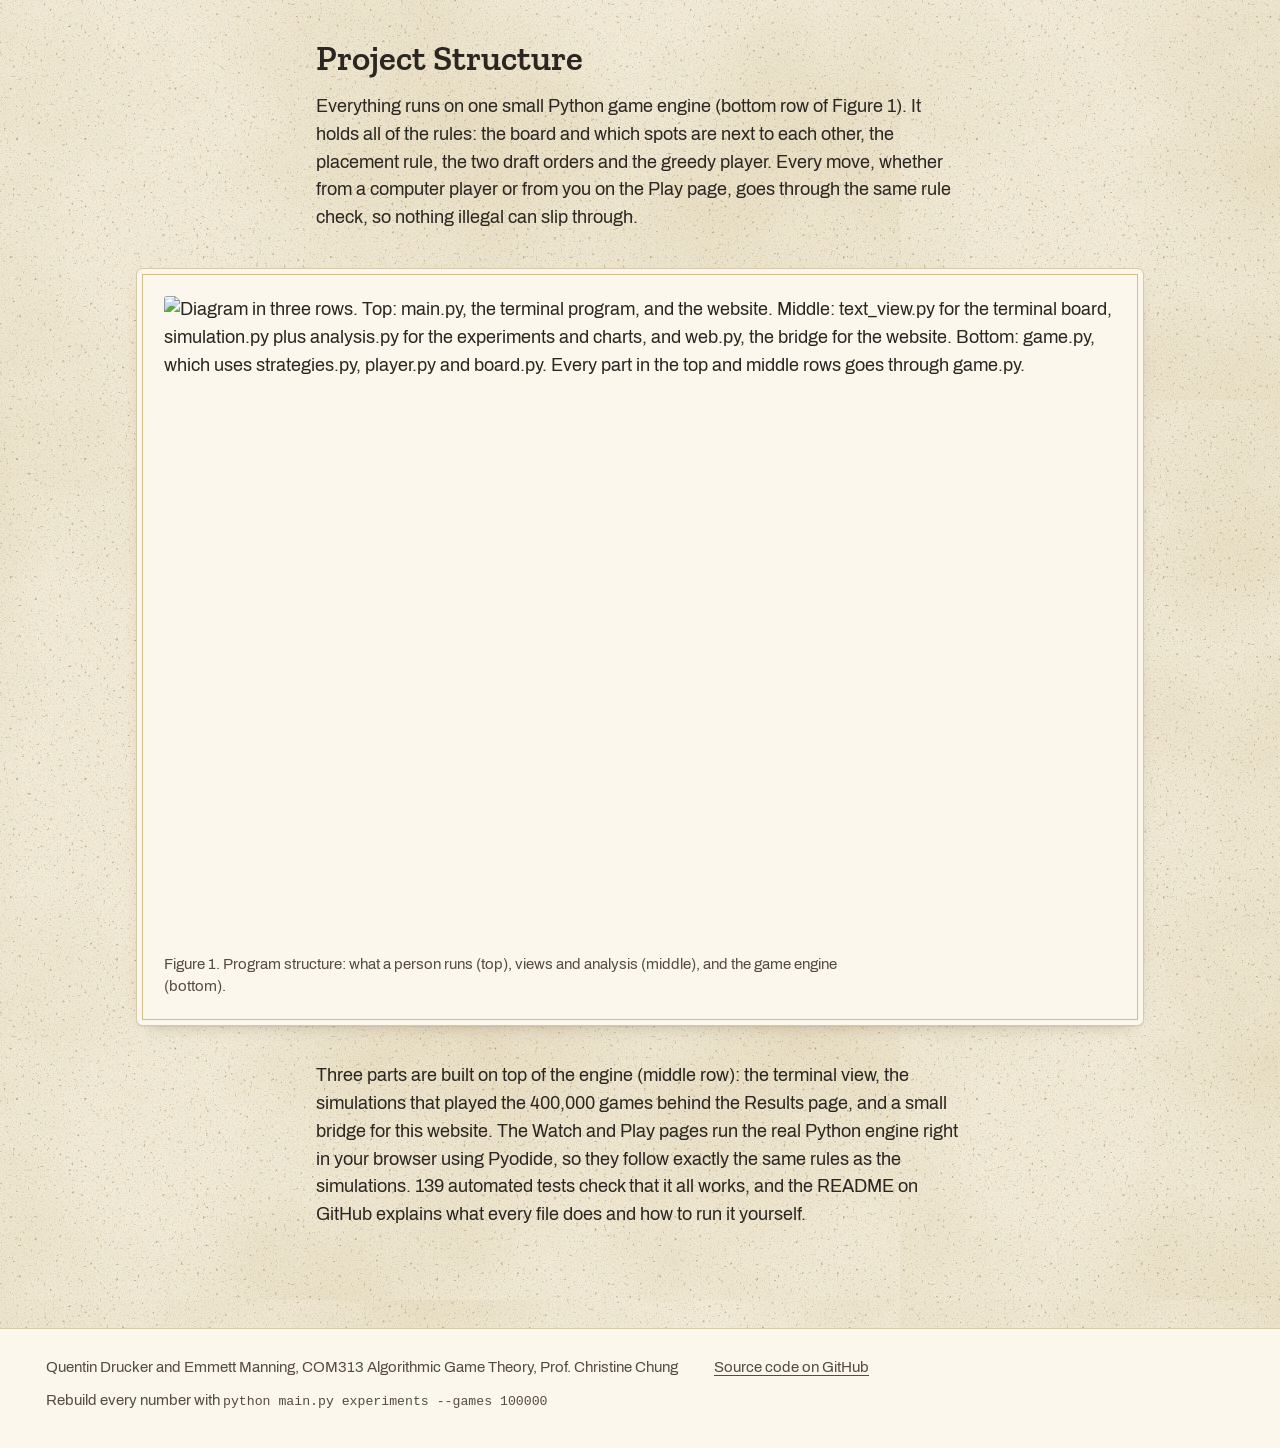
==== commit cc11f112: "Add a Project Structure section with Figure 1 to the Introduction page - site/index.html: new last s" ====
--- a/site/index.html
+++ b/site/index.html
@@ -6,6 +6,7 @@
   - in summary: what the model does and doesn't include, side by side
   - scoring: dice-weight table drawn as Catan number tokens with pips
   - additional information: setups, seeds, tie-breaks, limits
+  - project structure: Figure 1 (docs/architecture.png) + how the parts connect
   Sources: proposal, docs/experiments.md, src/board.py (dice weights).
 -->
 <html lang="en">
@@ -137,6 +138,29 @@
       <li>Greedy players will break ties between same-value spots at random, but that random number is calculated from the seed so this is repeatable as well.</li>
       <li>Strategy is limited by the greedy nature of CPU players, they will not strategically block other players as an actual Catan player might.</li>
     </ul>
+
+    <!-- Project structure: how the code fits together (diagram = docs/architecture.png, copied by build_site.py). -->
+    <h2>Project Structure</h2>
+    <p>
+      Everything runs on one small Python game engine (bottom row of Figure 1). It holds all of the
+      rules: the board and which spots are next to each other, the placement rule, the two draft orders
+      and the greedy player. Every move, whether from a computer player or from you on the Play page,
+      goes through the same rule check, so nothing illegal can slip through.
+    </p>
+    <figure class="figure panel wide">
+      <img class="figure__img" src="docs/architecture.png" width="1483" height="1002"
+           alt="Diagram in three rows. Top: main.py, the terminal program, and the website. Middle: text_view.py for the terminal board, simulation.py plus analysis.py for the experiments and charts, and web.py, the bridge for the website. Bottom: game.py, which uses strategies.py, player.py and board.py. Every part in the top and middle rows goes through game.py.">
+      <figcaption class="figure__caption">
+        Figure 1. Program structure: what a person runs (top), views and analysis (middle), and the game engine (bottom).
+      </figcaption>
+    </figure>
+    <p>
+      Three parts are built on top of the engine (middle row): the terminal view, the simulations that
+      played the 400,000 games behind the Results page, and a small bridge for this website. The Watch
+      and Play pages run the real Python engine right in your browser using Pyodide, so they follow
+      exactly the same rules as the simulations. 139 automated tests check that it all works, and the
+      README on GitHub explains what every file does and how to run it yourself.
+    </p>
   </main>
 
   <!-- Footer (same on every page). -->
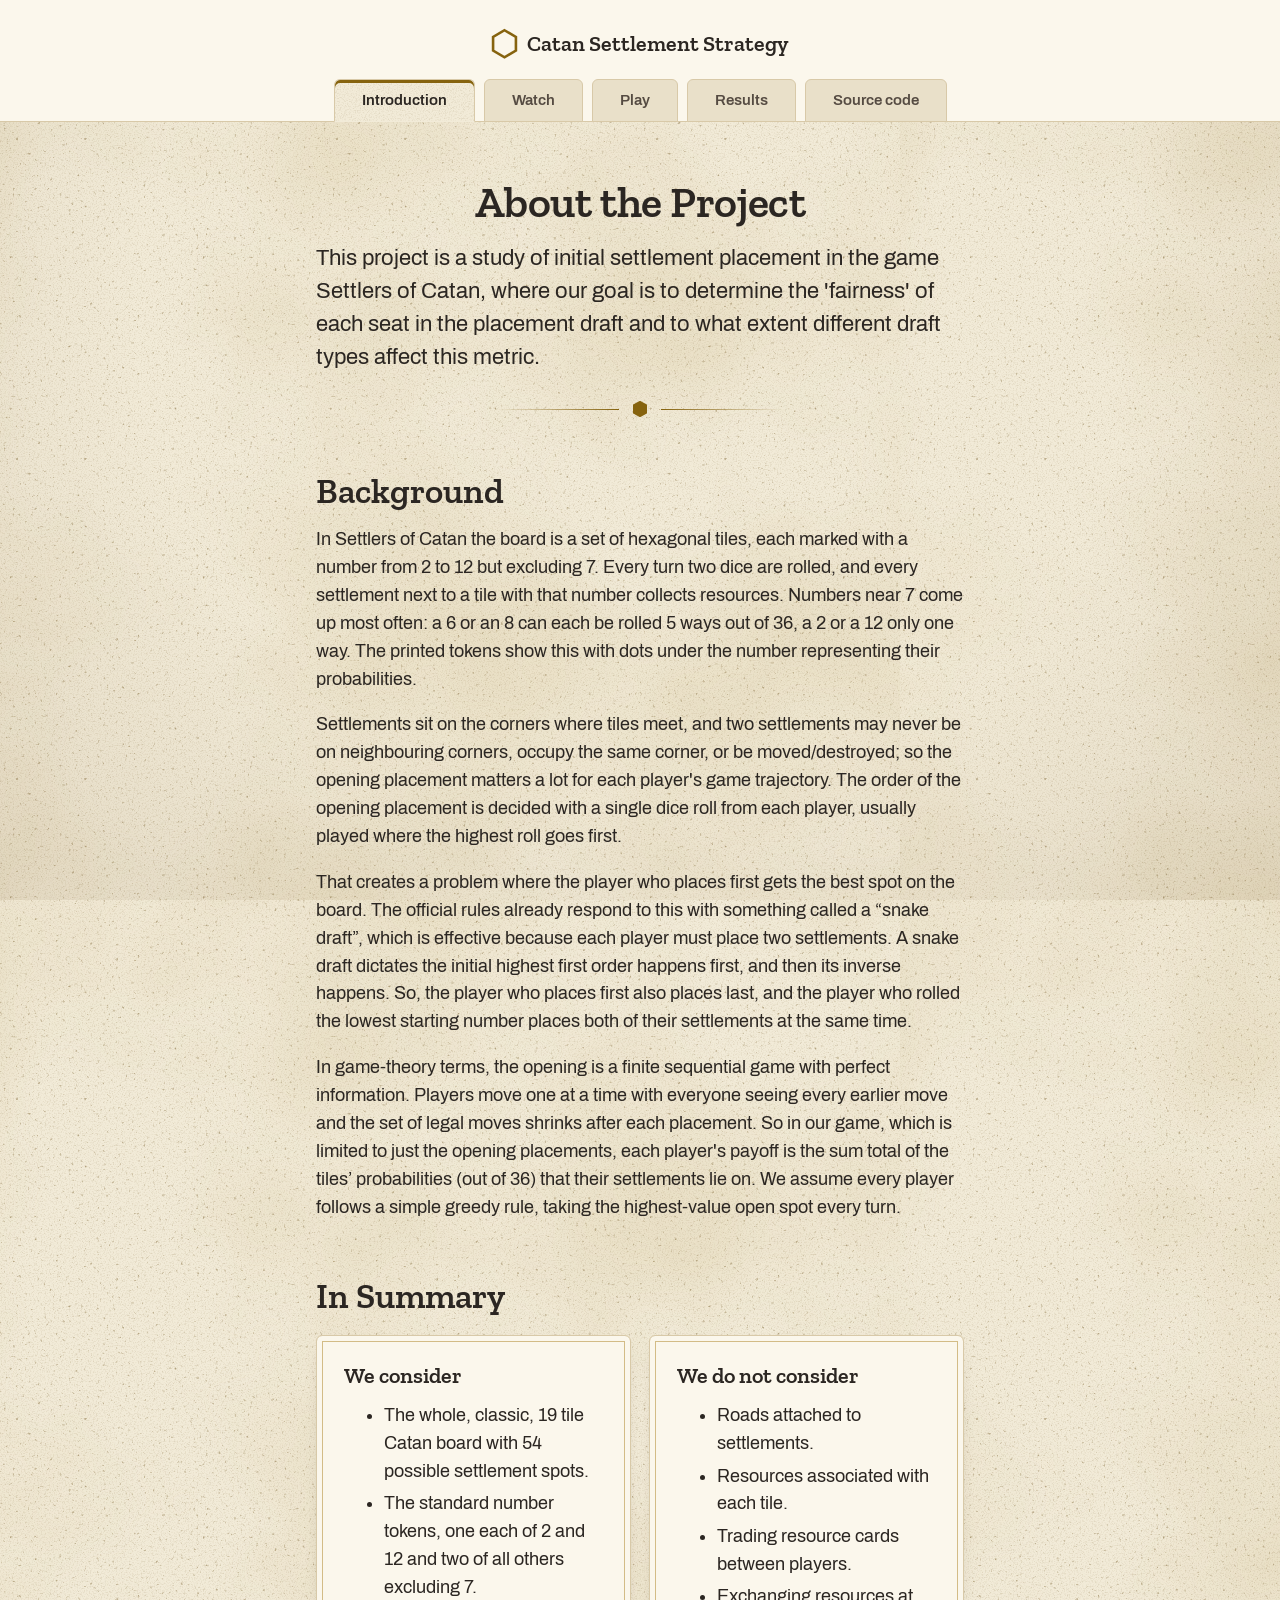
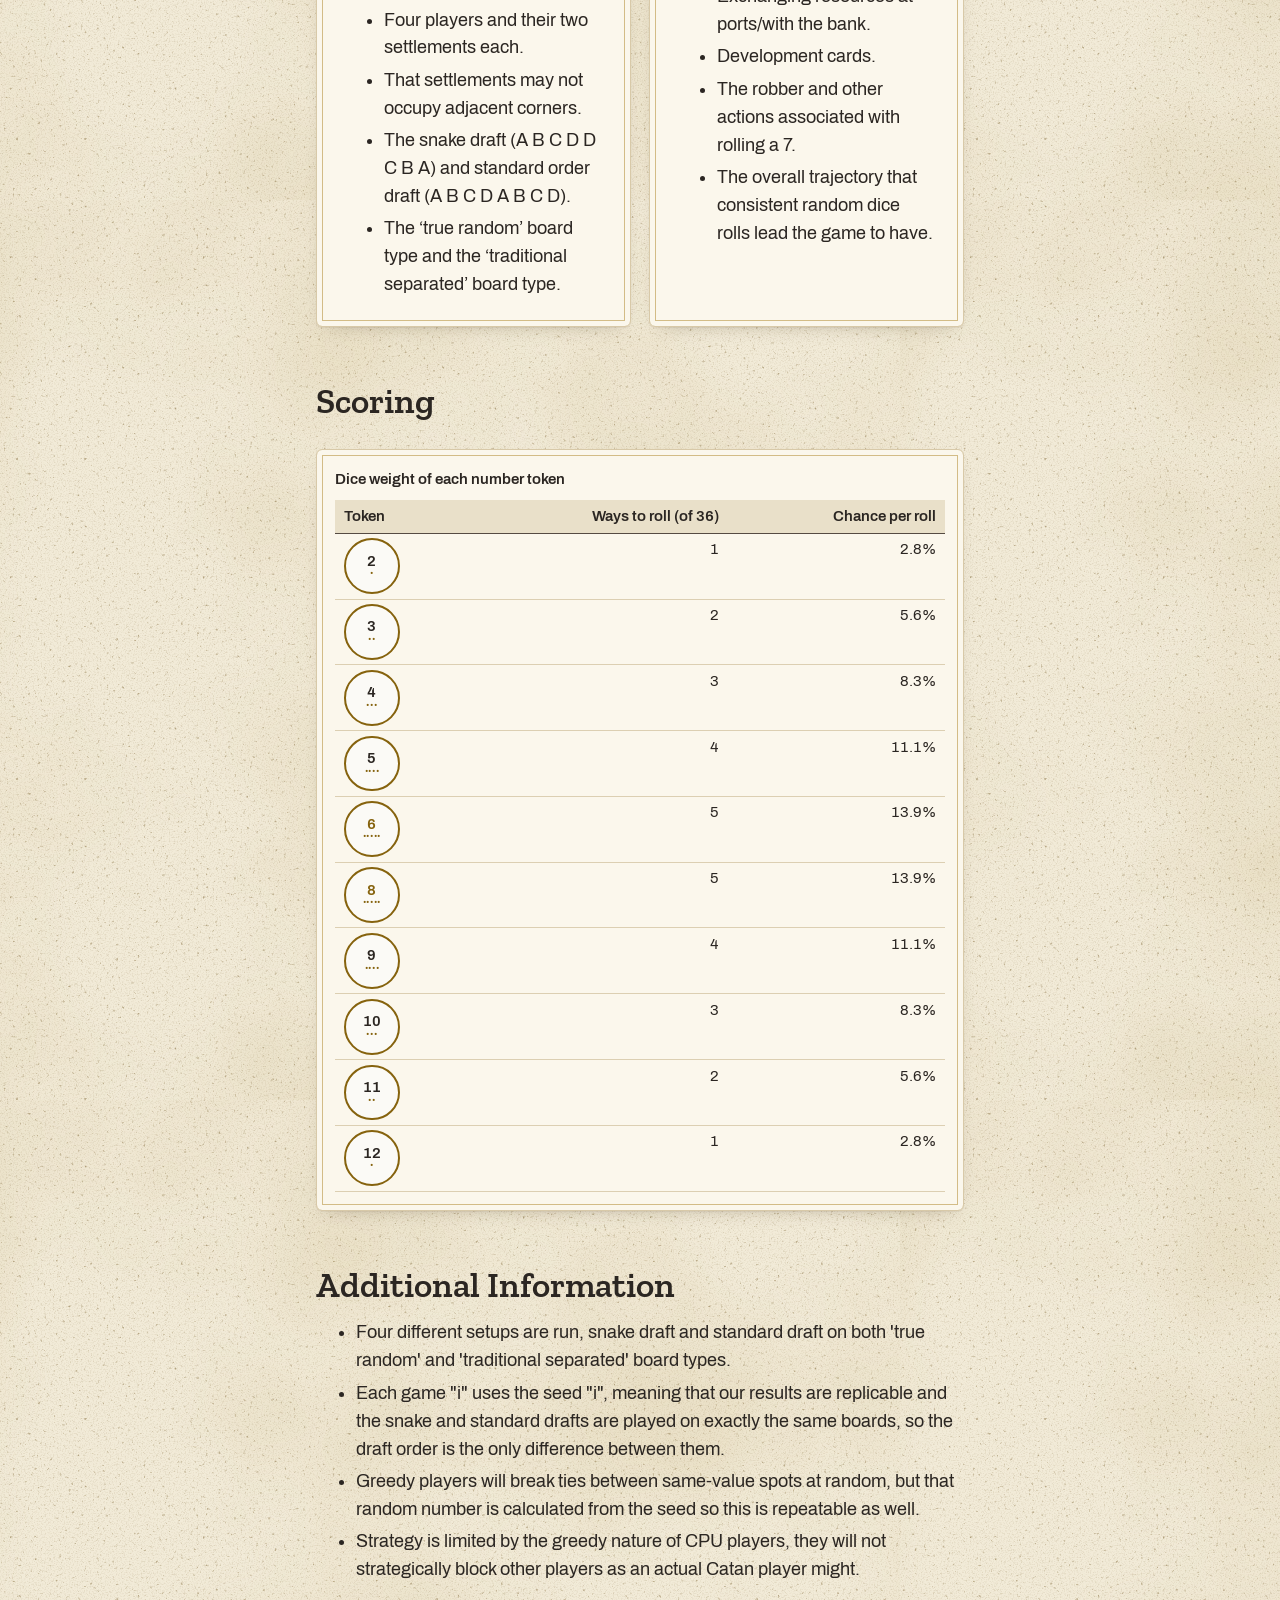
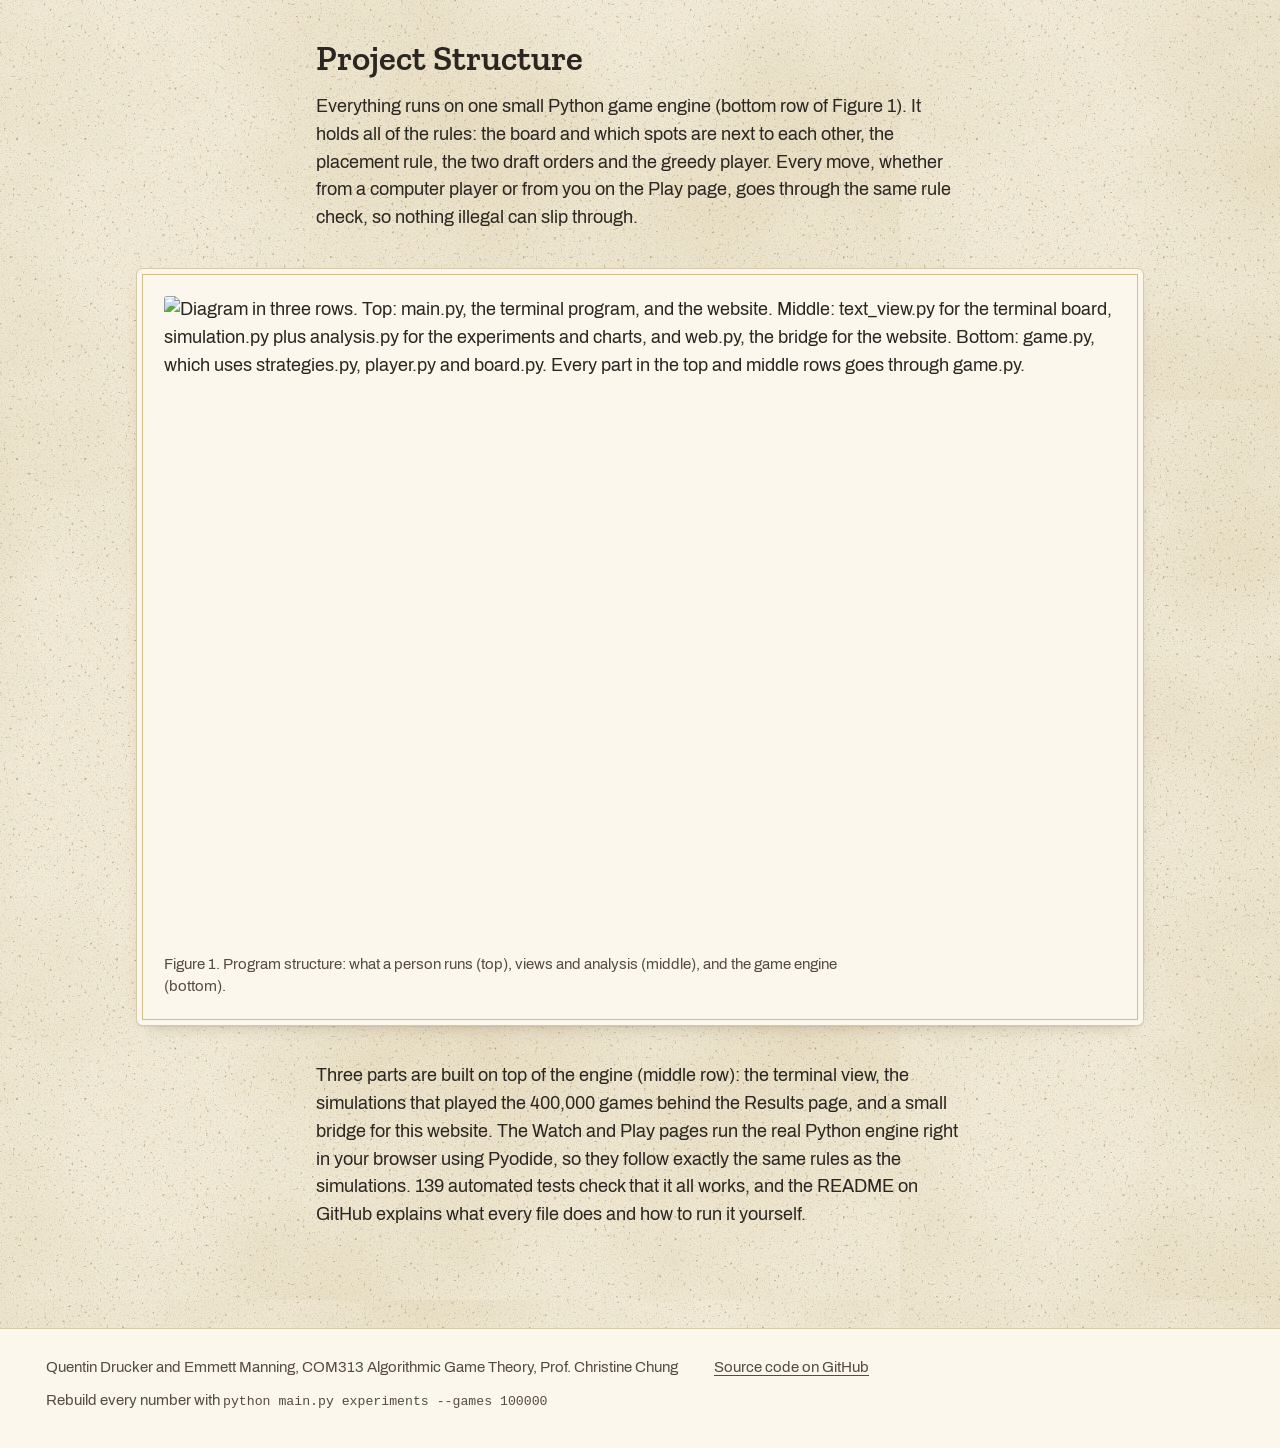
==== commit ea8ed14b: "Introduction page: capitalise Project in the title Co-authored-by: Emmett Manning <emanning1@users.n" ====
--- a/site/index.html
+++ b/site/index.html
@@ -40,7 +40,7 @@
 
   <main id="main" class="page page--intro">
 
-    <h1>About the project</h1>
+    <h1>About the Project</h1>
     <p class="lede">
       This project is a study of initial settlement placement in the game Settlers of Catan, where our
       goal is to determine the 'fairness' of each seat in the placement draft and to what extent
--- a/site/css/styles.css
+++ b/site/css/styles.css
@@ -518,7 +518,7 @@
 .data-table__row--key th { font-weight: 600; }
 
 /* Card grid: two columns side by side (one column on phones). Used for the
-   "In Summary" lists on the Introduction page. */
+   "In Summary" lists on the Introduction page and the Watch page's intro. */
 .card-grid {
   display: grid;
   grid-template-columns: repeat(2, 1fr);
@@ -552,7 +552,8 @@
 }
 
 /* Controls: a toolbar row of fields and buttons above a game (Watch/Play).
-   .field = a small label stacked over a select/input/checkbox. */
+   .field = a small label stacked over a select/input/checkbox.
+   .field__row = two inputs under one label (Watch: seed source + seed number). */
 .controls {
   display: flex;
   flex-wrap: wrap;
@@ -581,6 +582,11 @@
   border-radius: var(--radius-card);
 }
 .field__input--short { min-width: 0; width: 7rem; }   /* numbers: seed */
+.field__input:disabled { opacity: 0.5; cursor: not-allowed; }
+.field__row {
+  display: flex;
+  gap: var(--space-2);
+}
 .field--check {                  /* checkbox + label on one line */
   flex-direction: row;
   align-items: center;
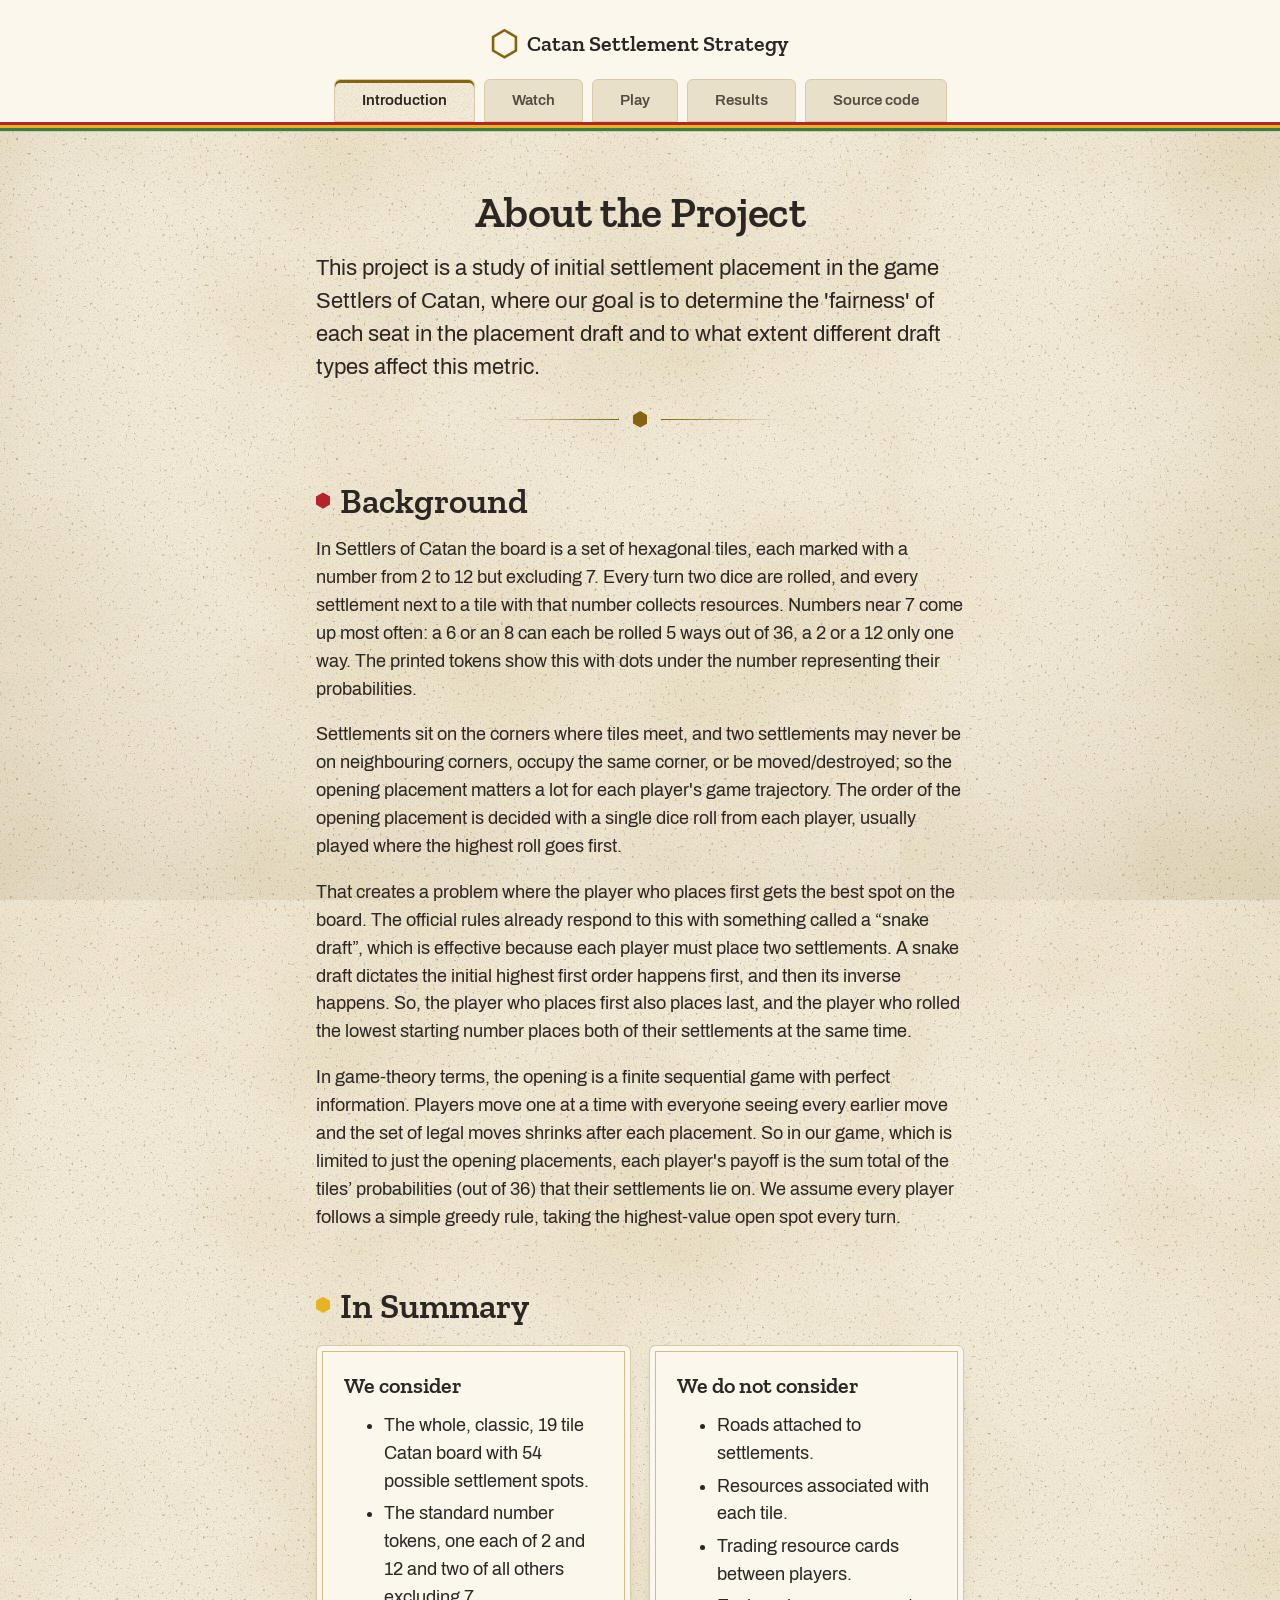
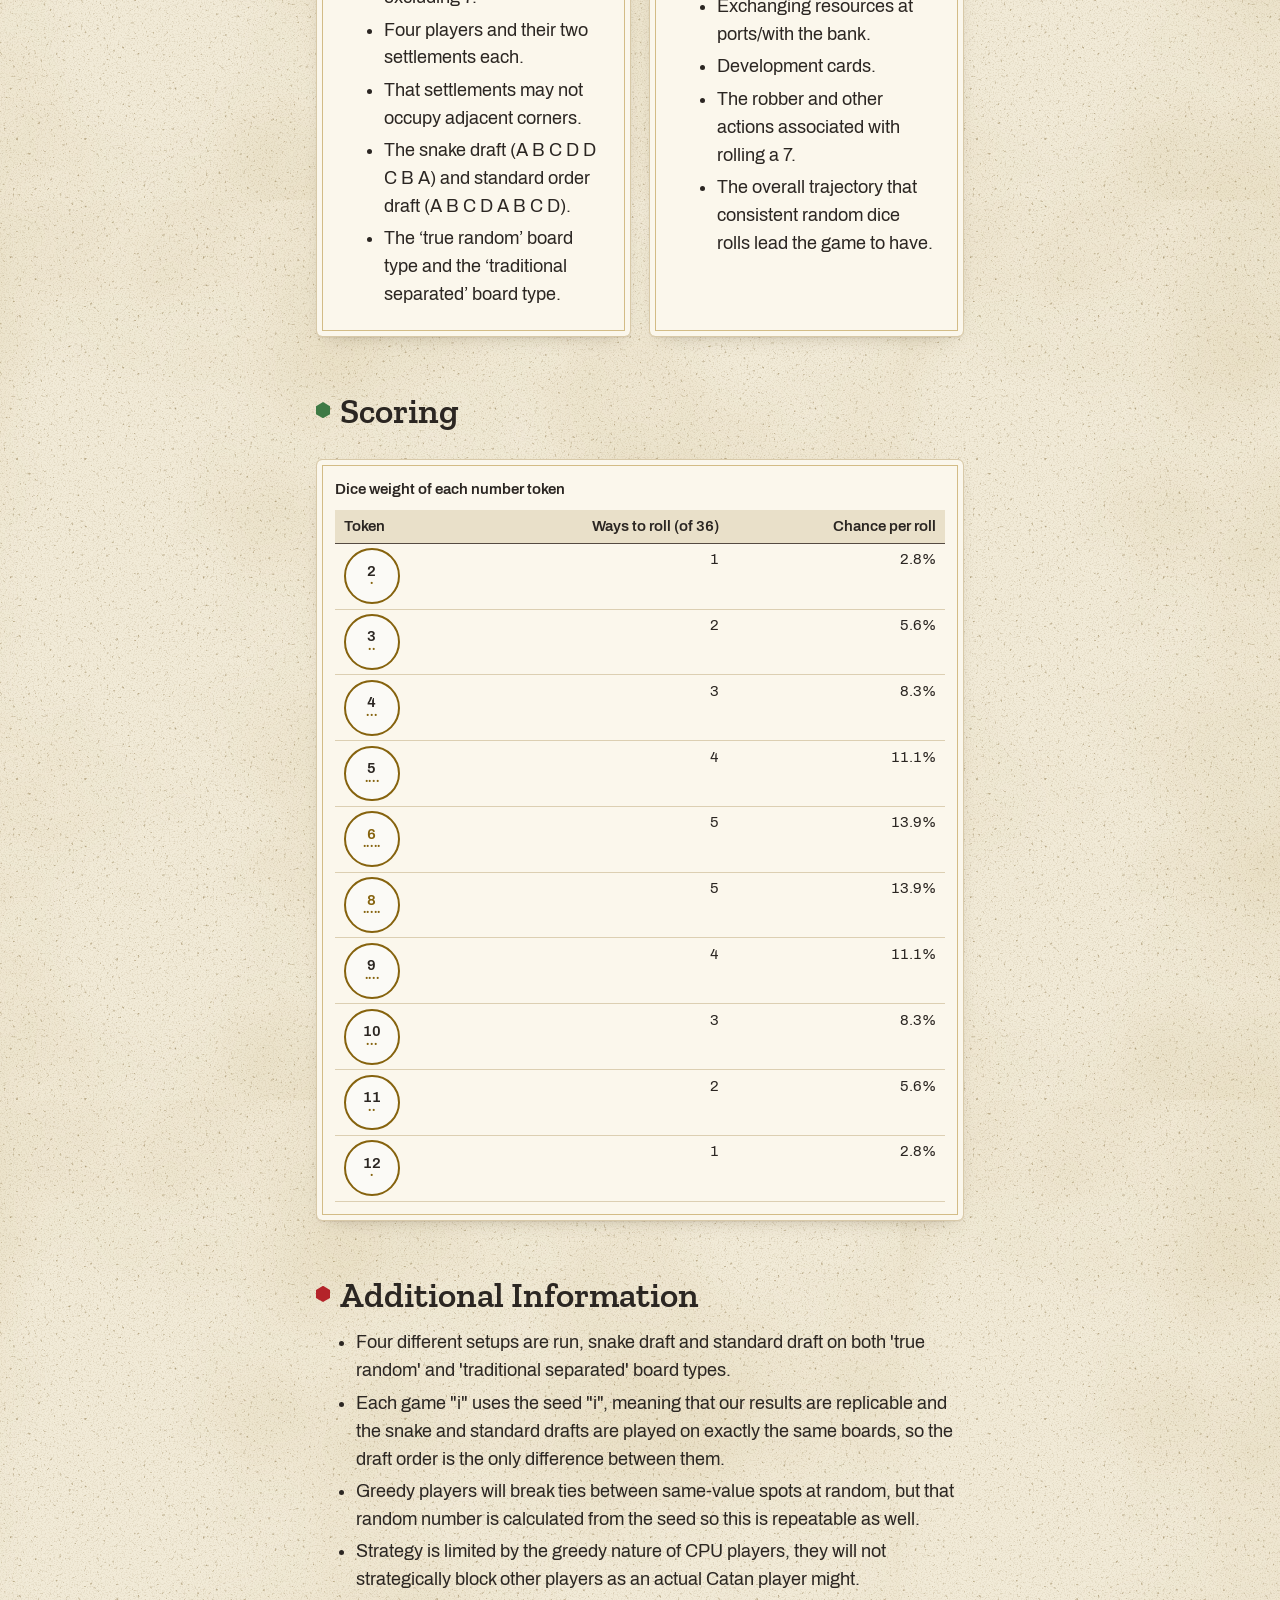
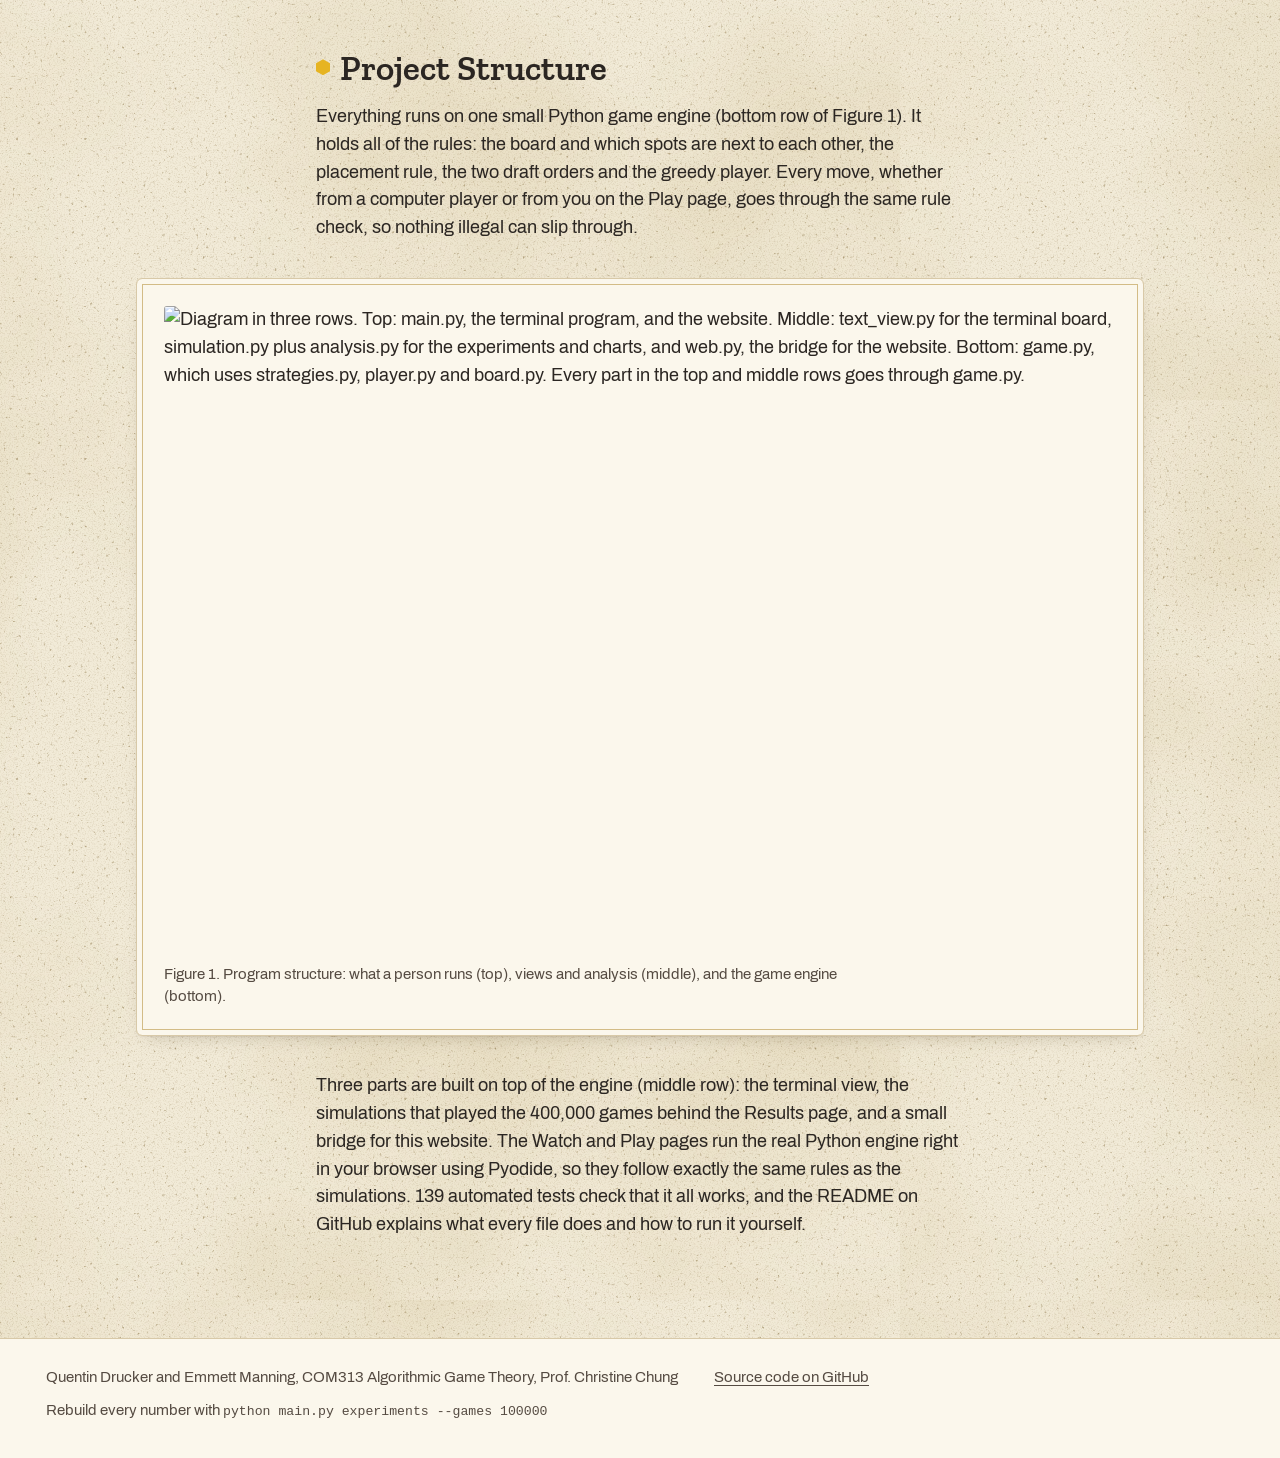
==== commit f3d0d3be: "Board and site animations: ripple-in, move flash, split cue, winner sway, page fades Boards (Watch a" ====
--- a/site/index.html
+++ b/site/index.html
@@ -17,6 +17,7 @@
   <meta name="description" content="Background, rules and method of a simulation study of opening settlement drafts on a Catan board.">
   <link rel="icon" href="favicon.svg" type="image/svg+xml">
   <link rel="stylesheet" href="css/styles.css">
+  <script type="module" src="js/reveal.js"></script>
 </head>
 <body>
   <a class="skip-link" href="#main">Skip to content</a>
--- a/site/css/styles.css
+++ b/site/css/styles.css
@@ -28,7 +28,9 @@
 /* Theme: "Board-game box". Warm parchment page, light card-stock panels with a
    thin gold inner frame, warm dark ink, wheat-gold tokens, slab-serif headings
    like the lettering on a board-game box.
-   Blue/orange are only for data (snake/standard), gold for tokens and trim. */
+   Blue/orange are only for data (snake/standard), gold for tokens and trim.
+   The Catan box red, title yellow and island green are decoration only:
+   the ribbon under the menu, and the hex beside each section heading. */
 :root {
   /* Page colours */
   --color-paper: #F2EBD8;        /* page background: warm parchment */
@@ -42,6 +44,12 @@
   --color-focus: #86630E;        /* keyboard focus ring (>= 3:1 on paper) */
   --color-gilt: rgba(178, 140, 52, 0.55);  /* thin gold inner frame (decoration only) */
 
+  /* Catan box accents (decoration only; too bright for text on parchment).
+     Yellow is a step deeper than the printed title (#FFDC54) so it shows here. */
+  --color-box-red: #B4232A;
+  --color-box-yellow: #E6B422;
+  --color-box-green: #3E7A45;
+
   --color-error: #a33c15;        /* rejected move / load failure messages (5.5:1) */
 
   /* Catan number tokens */
@@ -50,11 +58,13 @@
 
   /* Game board (used by .board; ready for the Watch/Play pages) */
   --board-sea: #D3E0E6;          /* water around the island */
-  --board-tile: #E7E2D4;         /* land hexes (no resources in this model) */
-  --board-tile-edge: #C4BCA8;
+  --board-tile: #D5E2C3;         /* land hexes: washed-out grass green (no resources in this model) */
+  --board-tile-hover: #E2ECD5;   /* tile under the mouse */
+  --board-tile-edge: #A9BE97;
   --board-spot: #FFFFFF;         /* empty settlement spot */
   --board-spot-edge: #554B42;
-  --board-blocked: #C4BCA8;      /* spot next to a settlement */
+  --board-spot-open: #3F6B2E;    /* deep green ring on open spots (Play), apart from the gold tokens */
+  --board-blocked: #A9BE97;      /* spot next to a settlement (matches the tile edge) */
   --board-token-face: var(--color-token-face);
   --board-token-ink: var(--color-ink);
   --board-token-high: var(--color-token);
@@ -103,6 +113,7 @@
      box-shadow = a blurred copy of the box drawn underneath it. */
   --shadow-card: 0 1px 1px rgba(60, 42, 14, 0.06), 0 8px 18px -12px rgba(60, 42, 14, 0.35);
   --shadow-card-hover: 0 2px 2px rgba(60, 42, 14, 0.08), 0 16px 26px -14px rgba(60, 42, 14, 0.45);
+  --shadow-lift: 0 5px 9px -4px rgba(60, 42, 14, 0.4);   /* small piece lifted on hover (tokens) */
   --frame-inset: inset 0 0 0 5px var(--color-card), inset 0 0 0 6px var(--color-gilt);
 
   /* Parchment texture, drawn by the browser from small inline SVG tiles (no image
@@ -186,6 +197,44 @@
   letter-spacing: -0.01em;
 }
 h2 { font-size: var(--text-2xl); }
+
+/* Section mark: a small hex in the left margin, cycling red, yellow, green
+   down the page. Board-panel titles are labels for a game, so they stay plain.
+   The centred Introduction title has no mark (a side hex would shift it). */
+.page:not(.page--intro) > h1,
+.page > h2,
+.card-grid h1,
+.card-grid h2 {
+  position: relative;
+  padding-left: 1.35rem;
+}
+.page:not(.page--intro) > h1::before,
+.page > h2::before,
+.card-grid h1::before,
+.card-grid h2::before {
+  content: "";
+  position: absolute;
+  left: 0;
+  top: 0.32em;
+  width: 0.78rem;
+  height: 0.9rem;
+  background: var(--color-box-red);
+  clip-path: polygon(50% 0, 100% 25%, 100% 75%, 50% 100%, 0 75%, 0 25%);
+  transition: transform 0.5s ease;
+}
+/* Hovering a heading turns its hex a sixth of a turn (a hex looks the same after 60deg). */
+.page:not(.page--intro) > h1:hover::before,
+.page > h2:hover::before,
+.card-grid h1:hover::before,
+.card-grid h2:hover::before { transform: rotate(60deg); }
+.page > h2:nth-of-type(3n+2)::before { background: var(--color-box-yellow); }
+.page > h2:nth-of-type(3n)::before { background: var(--color-box-green); }
+/* Play and Results already spend red on the page title, so their sections start at yellow. */
+.page:not(.page--intro) > h2:nth-of-type(3n+1)::before { background: var(--color-box-yellow); }
+.page:not(.page--intro) > h2:nth-of-type(3n+2)::before { background: var(--color-box-green); }
+.page:not(.page--intro) > h2:nth-of-type(3n)::before { background: var(--color-box-red); }
+/* Watch: the title and "Things to Note" sit side by side, so they take the first two colours. */
+.card-grid h2::before { background: var(--color-box-yellow); }
 h3 { font-size: var(--text-lg); margin-top: var(--space-6); }
 
 p,
@@ -231,6 +280,18 @@
 .site-header {
   background: var(--color-card);
   border-bottom: 1px solid var(--color-card-edge);
+}
+/* Ribbon: three thin stripes in the box colours, under the menu on every page. */
+.site-header::after {
+  content: "";
+  display: block;
+  height: 9px;
+  background: linear-gradient(
+    to bottom,
+    var(--color-box-red) 0 3px,
+    var(--color-box-yellow) 3px 6px,
+    var(--color-box-green) 6px 9px
+  );
 }
 .site-header__inner {
   max-width: var(--width-page);
@@ -258,16 +319,19 @@
   fill: none;
   stroke: var(--color-token);
   stroke-width: 2.5;
-}
+  transition: transform 0.6s cubic-bezier(0.34, 1.4, 0.64, 1);
+}
+.brand:hover .brand__mark,
+.brand:focus-visible .brand__mark { transform: rotate(60deg); }
 
 /* Page links as tabs. aria-current="page" marks the page being viewed (also
-   read out by screen readers). margin-bottom: -1px lets tabs sit on the border. */
+   read out by screen readers). The box-colour ribbon sits just below them. */
 .nav {
   display: flex;
   flex-wrap: wrap;
   justify-content: center;
   gap: var(--space-2);
-  margin-bottom: -1px;
+  margin-bottom: 0;
   font-family: var(--font-ui);
   font-size: var(--text-sm);
   font-weight: 600;
@@ -288,7 +352,7 @@
   color: var(--color-ink);
   background-color: var(--color-paper);
   background-image: var(--texture-grain);
-  border-bottom-color: var(--color-paper);       /* tab opens into the page */
+  border-bottom-color: var(--color-card-edge);
   box-shadow: inset 0 3px 0 var(--color-token);  /* gold edge on the active tab */
 }
 
@@ -380,7 +444,12 @@
   height: 0.92rem;
   background: var(--color-token);
   clip-path: polygon(50% 0, 100% 25%, 100% 75%, 50% 100%, 0 75%, 0 25%);
-}
+  animation: hex-spin-in 1.1s cubic-bezier(0.34, 1.3, 0.64, 1) 0.2s both;   /* once, on page load */
+  transition: transform 0.6s ease;
+}
+/* `rotate` (load) and `transform` (hover) are separate properties, so they don't fight. */
+.ornament:hover .ornament__hex { transform: rotate(60deg); }
+@keyframes hex-spin-in { from { rotate: -120deg; scale: 0.4; opacity: 0; } }
 
 /* Buttons: links styled as buttons, for the main actions on a page.
    .button--primary = dark with a thin gold inner line (game-box trim);
@@ -388,7 +457,7 @@
 .button {
   display: inline-flex;
   align-items: center;
-  padding: var(--space-3) var(--space-5);
+  padding: var(--space-3) var(--space-4);
   border: 1px solid transparent;
   border-radius: var(--radius-card);
   font-family: var(--font-ui);
@@ -450,6 +519,8 @@
   color: var(--color-ink);
   font-variant-numeric: lining-nums tabular-nums;
 }
+.token { transition: transform 0.2s ease, box-shadow 0.2s ease; }
+.token:hover { transform: translateY(-3px); box-shadow: var(--shadow-lift); }
 .token--high { color: var(--color-token); }
 /* Pips = the dots under a token's number; count = ways to roll it out of 36. */
 .token__pips {
@@ -551,15 +622,28 @@
   line-height: 1.5;
 }
 
-/* Controls: a toolbar row of fields and buttons above a game (Watch/Play).
+/* Controls: a toolbar of fields and buttons above a game (Watch/Play).
+   Each .controls__row is one line of controls (wraps on a narrow screen).
+   .controls__row--center = Seat and Draft on Play, centred above the rest.
    .field = a small label stacked over a select/input/checkbox.
-   .field__row = two inputs under one label (Watch: seed source + seed number). */
+   .field__row = two inputs under one label (seed source + seed number). */
 .controls {
+  display: flex;
+  flex-direction: column;
+  gap: var(--space-3);
+  margin: var(--space-5) 0 var(--space-4);
+}
+.controls__row {
   display: flex;
   flex-wrap: wrap;
   align-items: flex-end;
-  gap: var(--space-3) var(--space-4);
-  margin: var(--space-5) 0 var(--space-4);
+  gap: var(--space-2) var(--space-3);
+}
+.controls__row--center { justify-content: center; }
+.controls .button {
+  white-space: nowrap;
+  justify-content: center;
+  min-width: 7.25rem;            /* same button size on Watch and Play */
 }
 .field {
   display: flex;
@@ -573,7 +657,7 @@
   font-weight: 600;
 }
 .field__input {
-  min-width: 7rem;
+  min-width: 4rem;
   padding: var(--space-2) var(--space-3);
   font: inherit;
   color: var(--color-ink);
@@ -581,7 +665,8 @@
   border: 1px solid var(--color-card-edge);
   border-radius: var(--radius-card);
 }
-.field__input--short { min-width: 0; width: 7rem; }   /* numbers: seed */
+.field__input--short { min-width: 0; width: 5.5rem; }   /* numbers: seed */
+.field__input--source { width: 10.5rem; }               /* seed source; open list still shows the full names */
 .field__input:disabled { opacity: 0.5; cursor: not-allowed; }
 .field__row {
   display: flex;
@@ -602,13 +687,13 @@
   padding: var(--space-3) var(--space-4);
   background: var(--color-card);
   border: 1px solid var(--color-card-edge);
-  border-left: 3px solid var(--color-token);
+  border-left: 3px solid var(--player, var(--color-token));   /* --player: whose turn (Play) */
   border-radius: var(--radius-sm);
   font-family: var(--font-ui);
   font-size: var(--text-sm);
 }
 .status--error { border-left-color: var(--color-error); color: var(--color-error); }
-.status--turn { border-left-color: var(--player-a); font-weight: 600; }  /* "your turn" on Play */
+.status--turn { font-weight: 600; }  /* "your turn" on Play */
 
 /* Board pair: two boards side by side (Watch); stacks on narrow screens. */
 .board-pair {
@@ -640,7 +725,36 @@
   font-size: var(--text-sm);
   color: var(--color-ink-muted);
 }
+/* Scoreboard row of the player whose turn it is: tinted in their color, with a bar. */
+.score-row--current { background: color-mix(in srgb, var(--player) 14%, transparent); }
+.score-row--current th { box-shadow: inset 3px 0 0 var(--player); }
+/* End of game: rows tied for the best payoff (starred) glow in the player's color. */
+.score-row--winner {
+  background: color-mix(in srgb, var(--player) 20%, transparent);
+  animation: winner-glow 1.2s ease-in-out infinite alternate;
+}
+.score-row--winner th { box-shadow: inset 3px 0 0 var(--player); }
+.score-row--winner .num {
+  font-weight: 600;
+  color: var(--color-token);
+  text-shadow: 0 0 6px color-mix(in srgb, var(--color-token) 60%, transparent);
+}
+@keyframes winner-glow {
+  from { background: color-mix(in srgb, var(--player) 8%, transparent); }
+  to   { background: color-mix(in srgb, var(--player) 32%, transparent); }
+}
 .board-panel .table-wrap { margin: var(--space-3) 0; }
+/* Watch: "Split on turn 5: [D] here, [A] in standard" beside the turn line. */
+.split-badge {
+  display: inline-block;
+  margin-left: var(--space-2);
+  padding: 0 var(--space-2);
+  border: 1px solid var(--color-box-red);
+  border-radius: var(--radius-sm);
+  color: var(--color-box-red);
+  font-weight: 600;
+  font-size: var(--text-xs);
+}
 
 /* Move log: numbered list of moves so far, small print. */
 .move-log {
@@ -663,10 +777,16 @@
   font-weight: 600;
   text-align: center;
 }
-.player-chip--a { background: var(--player-a); }
-.player-chip--b { background: var(--player-b); }
-.player-chip--c { background: var(--player-c); }
-.player-chip--d { background: var(--player-d); }
+/* Whose turn it is: a soft ring pulses out of the chip. */
+.player-chip--active { animation: chip-pulse 1.4s ease-out infinite; }
+@keyframes chip-pulse {
+  from { box-shadow: 0 0 0 0 color-mix(in srgb, var(--player) 60%, transparent); }
+  to   { box-shadow: 0 0 0 6px transparent; }
+}
+.player-chip--a { --player: var(--player-a); background: var(--player); }
+.player-chip--b { --player: var(--player-b); background: var(--player); }
+.player-chip--c { --player: var(--player-c); background: var(--player); }
+.player-chip--d { --player: var(--player-d); background: var(--player); }
 
 /* Board: SVG drawing of the 19-hex board (sea, tiles, tokens, settlement spots,
    pieces). Styled here so every theme recolours it. Ready for the Watch/Play
@@ -684,7 +804,31 @@
   fill: var(--board-tile);
   stroke: var(--board-tile-edge);
   stroke-width: 1.5;
-}
+  transition: fill 0.2s ease;
+}
+.board__tile:hover { fill: var(--board-tile-hover); }
+/* Play: the tiles a hovered/focused open spot collects from, tinted gold like its ring. */
+.board__tile--lit { fill: color-mix(in srgb, var(--color-token) 20%, var(--board-tile-hover)); }
+/* New board: tiles ripple out from the middle, each token pops in after its tile,
+   then the spots fade in. Delays are set per shape in board.js. */
+.board__tile--in,
+.board__token-group--in { transform-box: fill-box; transform-origin: center; }
+.board__tile--in { animation: tile-in 0.45s cubic-bezier(0.34, 1.4, 0.64, 1) both; }
+.board__token-group--in { animation: token-in 0.4s cubic-bezier(0.34, 1.56, 0.64, 1) both; }
+.board__fade-in { animation: fade-in 0.35s ease-out both; }
+@keyframes tile-in { from { opacity: 0; transform: scale(0.6); } }
+@keyframes token-in { from { opacity: 0; transform: scale(0.4); } }
+@keyframes fade-in { from { opacity: 0; } }
+/* New move: the tiles that pay the new settlement flash in the player's color
+   (after .board__tile--in, so it wins if both are on). */
+.board__tile--flash { animation: tile-flash 0.9s ease-out; }
+/* Explicit `to`: Chromium blends a color-mix() keyframe from black when the end is left implicit. */
+@keyframes tile-flash {
+  from { fill: color-mix(in srgb, var(--player) 40%, white); }   /* pastel of the player color */
+  to   { fill: var(--board-tile); }
+}
+/* Tokens let the mouse through, so hovering a token still lights its tile. */
+.board__token, .board__token-number, .board__pip { pointer-events: none; }
 .board__token {
   fill: var(--board-token-face);
   stroke: var(--board-token-high);
@@ -708,15 +852,33 @@
   fill: var(--board-blocked);
   stroke: none;
 }
-/* Play page: an open spot the human can pick. Grows and turns gold on hover or
-   keyboard focus so it's obvious what can be clicked. */
+/* Spots next to a new settlement shrink from an open spot into a blocked dot. */
+.board__spot--fading {
+  transform-box: fill-box;
+  transform-origin: center;
+  animation: spot-block 0.5s ease-out both;
+}
+@keyframes spot-block {
+  from { fill: var(--board-spot); stroke: var(--board-spot-edge); stroke-width: 1.2; transform: scale(1.45); }
+  to   { fill: var(--board-blocked); stroke: var(--board-spot-edge); stroke-width: 0; transform: none; }
+}
+/* Play page: an open spot the human can pick. Green ring, so it doesn't read as a
+   token; grows and turns gold on hover or keyboard focus so it's obvious what can be clicked. */
 .board__spot-button { cursor: pointer; }
 .board__hit { fill: transparent; }   /* invisible bigger tap area around an open spot */
-.board__spot-button .board__spot { stroke: var(--color-token); stroke-width: 2; }
+.board__spot-button .board__spot {
+  stroke: var(--board-spot-open);
+  stroke-width: 2;
+  transform-box: fill-box;       /* scale each spot around its own centre */
+  transform-origin: center;
+  transition: transform 0.18s ease, stroke-width 0.18s ease, fill 0.18s ease, stroke 0.18s ease;
+}
 .board__spot-button:hover .board__spot,
 .board__spot-button:focus .board__spot {
   fill: var(--color-token-face);
+  stroke: var(--color-token);
   stroke-width: 3.5;
+  transform: scale(1.4);
 }
 .board__spot-button:focus { outline: none; }    /* the thicker gold ring is the focus mark */
 /* Spot value written on an open spot ("Show values" option). */
@@ -734,6 +896,43 @@
   stroke: var(--color-token);
   stroke-width: 2.5;
   stroke-dasharray: 4 3;
+  animation: board-ring 3s linear infinite;   /* dashes slowly march around */
+}
+@keyframes board-ring { to { stroke-dashoffset: -28; } }
+/* Newest settlement drops onto its spot with a small bounce. */
+.board__new {
+  transform-box: fill-box;
+  transform-origin: center bottom;
+  animation: board-drop 0.45s cubic-bezier(0.34, 1.56, 0.64, 1);
+}
+@keyframes board-drop {
+  from { transform: translateY(-14px) scale(0.6); opacity: 0; }
+  to   { transform: none; opacity: 1; }
+}
+/* Watch: the newest spot went to different players on the two boards, so a red
+   ring pulses out of it three times (both boards). */
+.board__split { fill: none; stroke: var(--color-box-red); stroke-width: 2.5; opacity: 0; }
+.board__split--on {
+  transform-box: fill-box;
+  transform-origin: center;
+  animation: split-pulse 0.5s ease-out 3;
+}
+@keyframes split-pulse {
+  from { opacity: 0.9; transform: scale(0.9); }
+  to   { opacity: 0; transform: scale(1.9); }
+}
+/* Game over: the winners' houses glow softly in their color and sway a few
+   degrees from their base, slowly, so they read as "won" without pulling focus. */
+.board__winner {
+  transform-box: fill-box;
+  transform-origin: center bottom;
+  filter: drop-shadow(0 0 3px var(--player));
+  animation: winner-sway 3.2s ease-in-out 0.5s infinite;
+}
+@keyframes winner-sway {
+  0%, 100% { transform: none; }
+  25%      { transform: translateY(-1px) rotate(-3.5deg); }
+  75%      { transform: translateY(-1px) rotate(3.5deg); }
 }
 .board__piece { stroke: var(--board-spot); stroke-width: 2; }
 .board__piece--a { fill: var(--player-a); }
@@ -758,6 +957,20 @@
 /* Introduction: the two "In Summary" lists sit in panels, so no extra gap at the top or bottom. */
 .page--intro .panel h3 { margin-top: 0; }
 .page--intro .panel ul { margin-bottom: 0; }
+
+/* Page change: a short cross-fade between pages (browsers without View Transitions just switch). */
+@view-transition { navigation: auto; }
+::view-transition-old(root),
+::view-transition-new(root) { animation-duration: 0.25s; }
+
+/* Scroll reveal: sections that start below the fold fade and rise into place the
+   first time they scroll into view (js/reveal.js adds the classes). */
+.reveal {
+  opacity: 0;
+  transform: translateY(18px);
+  transition: opacity 0.6s ease, transform 0.6s ease;
+}
+.reveal--in { opacity: 1; transform: none; }
 
 /* Phones: smaller page title and tokens. */
 @media (max-width: 34rem) {
@@ -777,4 +990,16 @@
   .button { transition: none; }
   .button:hover { transform: none; }
   .button:disabled { transform: none; }
-}
+  .board__tile, .board__spot-button .board__spot { transition: none; }
+  .board__spot-button:hover .board__spot,
+  .board__spot-button:focus .board__spot { transform: none; }
+  .board__last, .board__new, .player-chip--active, .score-row--winner { animation: none; }
+  .board__tile--in, .board__token-group--in, .board__fade-in, .board__tile--flash,
+  .board__spot--fading, .board__split--on, .board__winner, .ornament__hex { animation: none; }
+  .token, .brand__mark, .ornament__hex, .page h1::before, .page h2::before { transition: none; }
+  .token:hover { transform: none; }
+  .brand:hover .brand__mark, .ornament:hover .ornament__hex,
+  .page h1:hover::before, .page h2:hover::before { transform: none; }
+  .reveal { opacity: 1; transform: none; transition: none; }
+  @view-transition { navigation: none; }
+}
